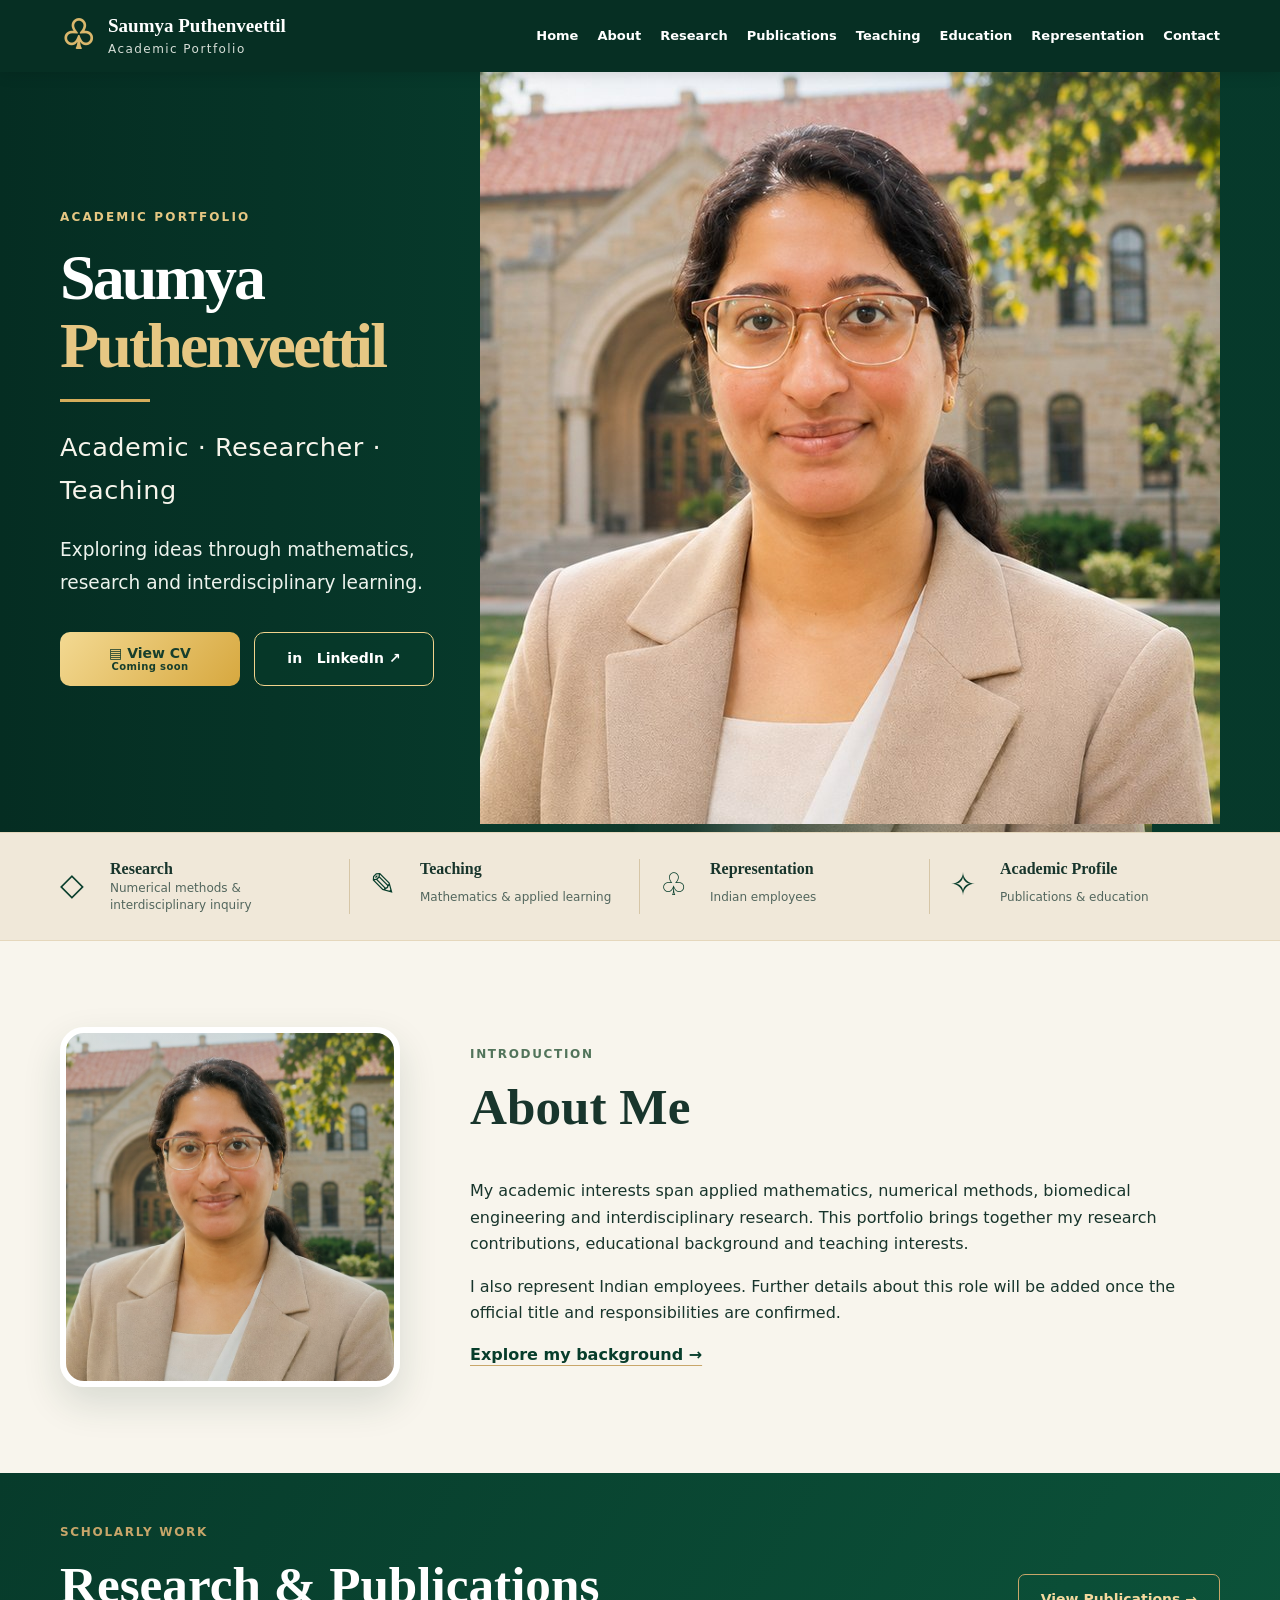
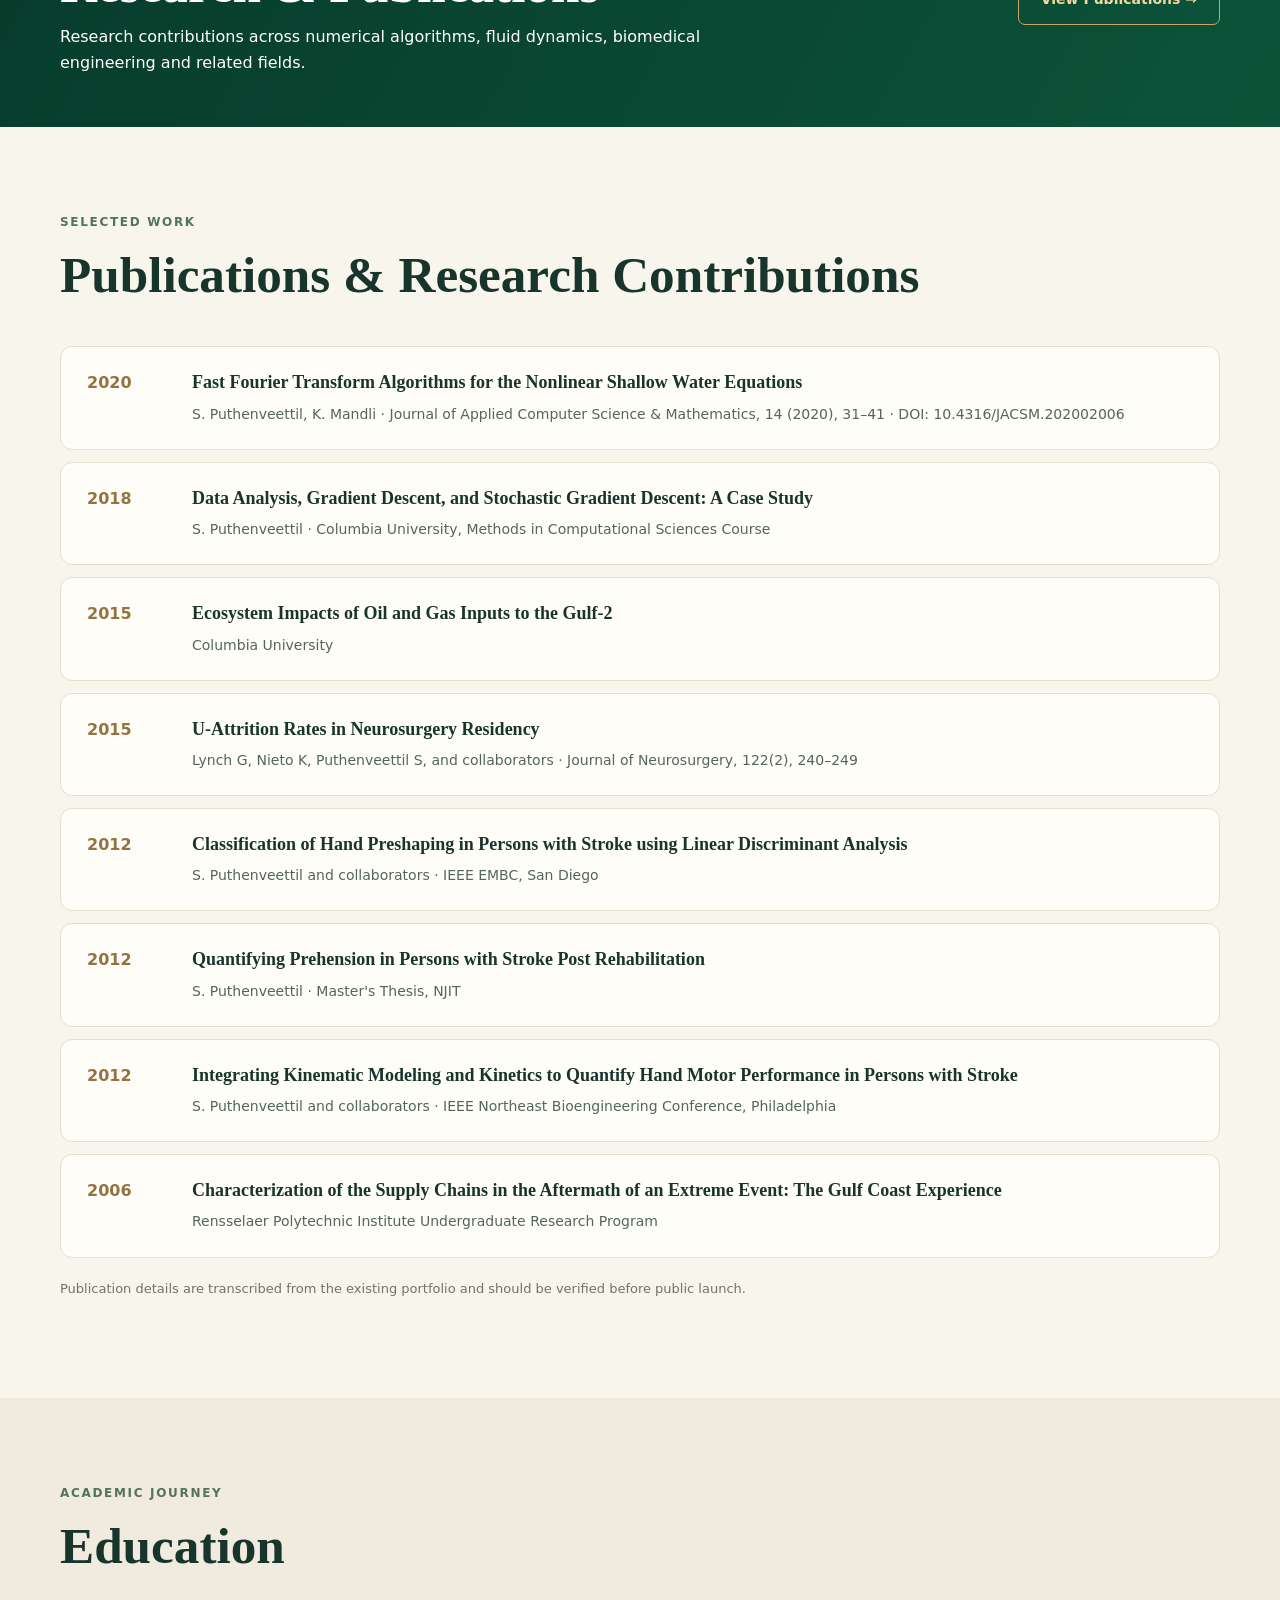
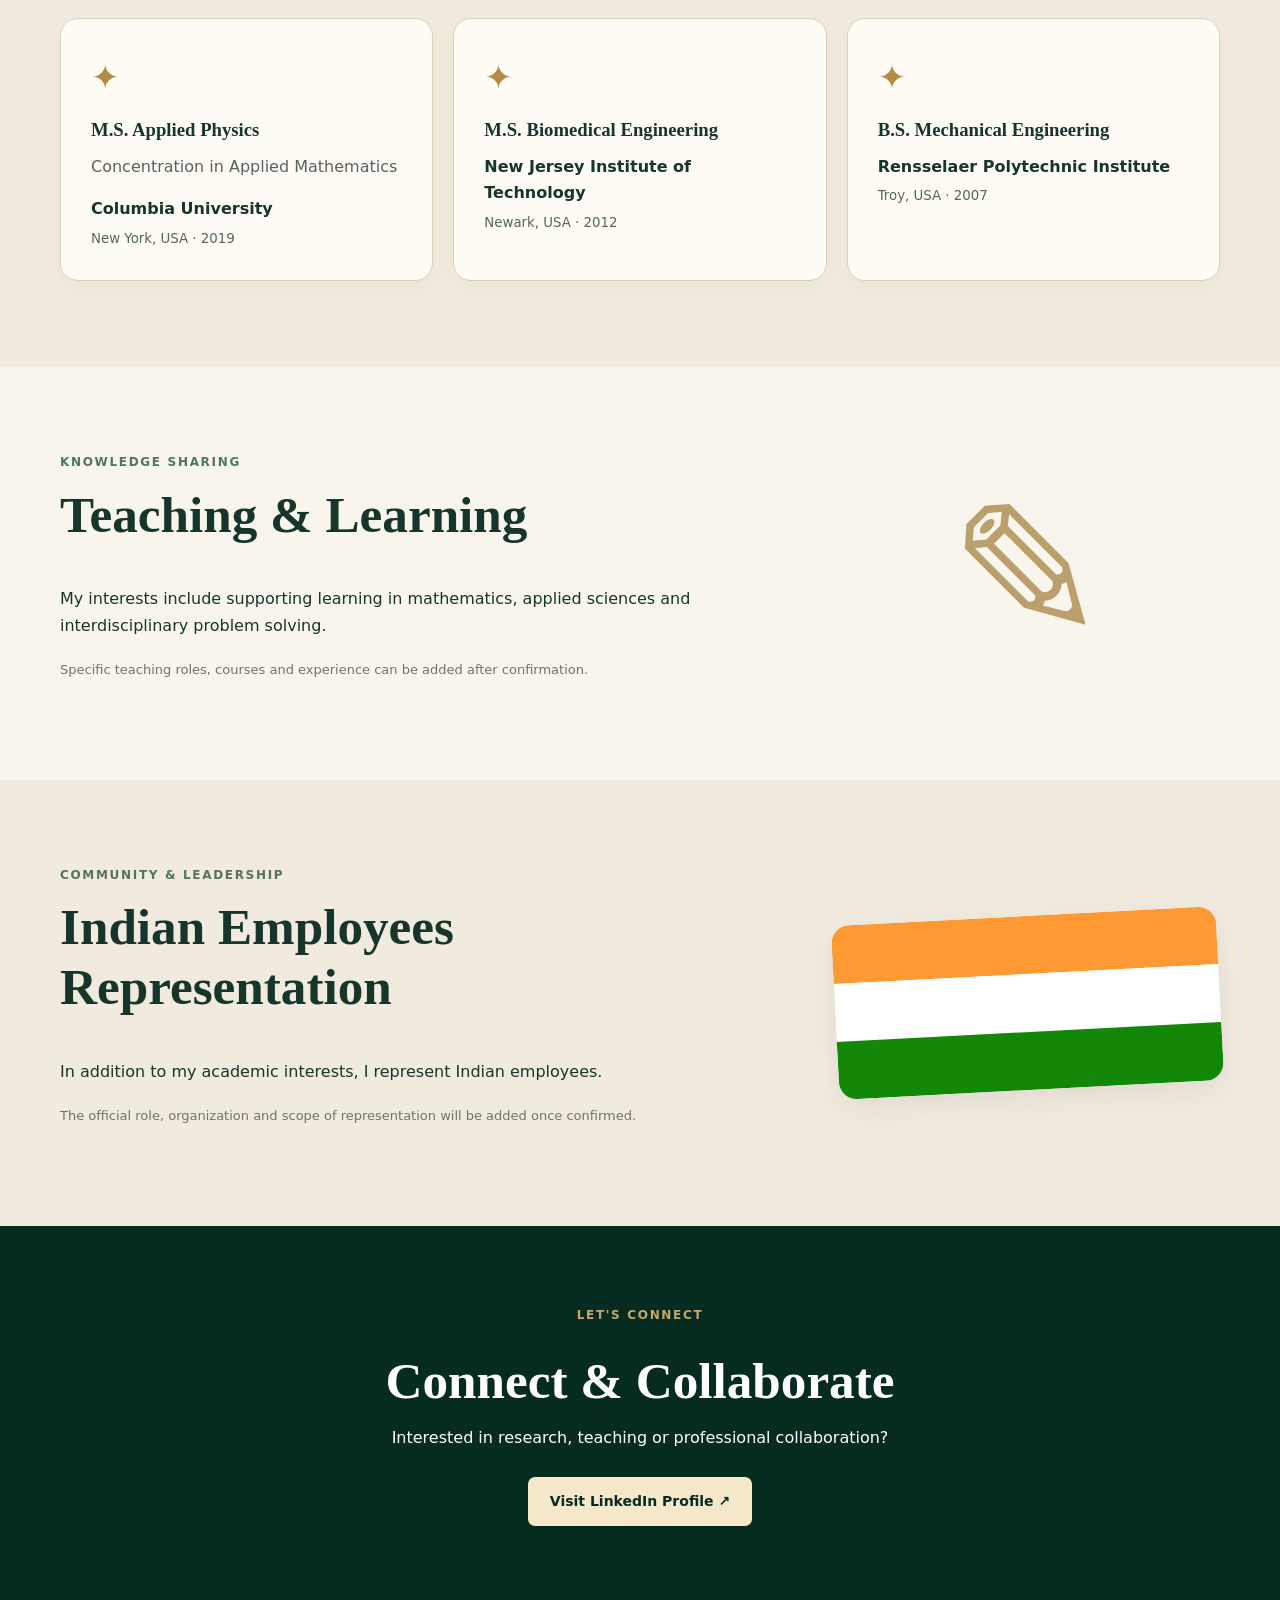
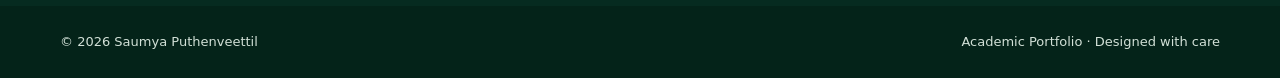
==== index.html @ 4ba5613b "Separate homepage photo from text in semantic image panel" ====
<!doctype html>
<html lang="en">
<head>
<meta charset="utf-8"><meta name="viewport" content="width=device-width, initial-scale=1">
<meta name="description" content="Academic portfolio of Saumya Puthenveettil: research, teaching, education and employee representation.">
<title>Saumya Puthenveettil | Academic Portfolio</title>
<link rel="stylesheet" href="styles.css">
</head>
<body>
<a class="skip" href="#main">Skip to content</a>
<header class="topbar"><div class="wrap nav"><a class="brand" href="index.html"><span class="book-mark" aria-hidden="true">♧</span><span class="brand-words">Saumya Puthenveettil<small>Academic Portfolio</small></span></a><button class="menu" aria-label="Toggle navigation" aria-expanded="false">☰</button><nav id="navigation" aria-label="Main navigation"><a href="index.html">Home</a><a href="about.html">About</a><a href="research.html">Research</a><a href="publications.html">Publications</a><a href="teaching.html">Teaching</a><a href="education.html">Education</a><a href="representation.html">Representation</a><a href="contact.html">Contact</a></nav></div></header>
<main id="main">
<section class="hero hero-cinematic" id="home"><div class="wrap hero-grid"><div class="hero-copy"><p class="eyebrow">ACADEMIC PORTFOLIO</p><h1>Saumya<br><span class="gold">Puthenveettil</span></h1><div class="rule"></div><p class="hero-role">Academic · Researcher · Teaching</p><p class="lead">Exploring ideas through mathematics, research and interdisciplinary learning.</p><div class="actions"><span class="btn cv-pending" aria-label="CV will be available soon">▤ View CV <small>Coming soon</small></span><a class="btn outline" href="https://www.linkedin.com/in/saumya-puthenveettil-94939a1a2/" target="_blank" rel="noopener noreferrer">in &nbsp; LinkedIn ↗</a></div></div><div class="hero-portrait-panel"><img src="saumya-hero.jpg" alt="Portrait of Saumya Puthenveettil with a university-style background"></div></div></section>
<section class="highlights"><div class="wrap highlights-grid"><div><span class="symbol">◇</span><strong>Research</strong><small>Numerical methods & interdisciplinary inquiry</small></div><div><span class="symbol">✎</span><strong>Teaching</strong><small>Mathematics & applied learning</small></div><div><span class="symbol">♧</span><strong>Representation</strong><small>Indian employees</small></div><div><span class="symbol">✧</span><strong>Academic Profile</strong><small>Publications & education</small></div></div></section>
<section class="section about" id="about"><div class="wrap about-grid"><div class="about-photo" role="img" aria-label="Portrait of Saumya Puthenveettil"></div><div><p class="eyebrow green">INTRODUCTION</p><h2>About Me</h2><p>My academic interests span applied mathematics, numerical methods, biomedical engineering and interdisciplinary research. This portfolio brings together my research contributions, educational background and teaching interests.</p><p>I also represent Indian employees. Further details about this role will be added once the official title and responsibilities are confirmed.</p><a class="text-link" href="education.html">Explore my background →</a></div></div></section>
<section class="research-banner" id="research"><div class="wrap"><div><p class="eyebrow">SCHOLARLY WORK</p><h2>Research & Publications</h2><p>Research contributions across numerical algorithms, fluid dynamics, biomedical engineering and related fields.</p></div><a class="btn gold-outline" href="publications.html">View Publications →</a></div></section>
<section class="section" id="publications"><div class="wrap"><div class="section-heading"><p class="eyebrow green">SELECTED WORK</p><h2>Publications & Research Contributions</h2></div><div class="pub-list">
<article><span>2020</span><div><h3>Fast Fourier Transform Algorithms for the Nonlinear Shallow Water Equations</h3><p>S. Puthenveettil, K. Mandli · Journal of Applied Computer Science & Mathematics, 14 (2020), 31–41 · DOI: 10.4316/JACSM.202002006</p></div></article>
<article><span>2018</span><div><h3>Data Analysis, Gradient Descent, and Stochastic Gradient Descent: A Case Study</h3><p>S. Puthenveettil · Columbia University, Methods in Computational Sciences Course</p></div></article>
<article><span>2015</span><div><h3>Ecosystem Impacts of Oil and Gas Inputs to the Gulf-2</h3><p>Columbia University</p></div></article>
<article><span>2015</span><div><h3>U-Attrition Rates in Neurosurgery Residency</h3><p>Lynch G, Nieto K, Puthenveettil S, and collaborators · Journal of Neurosurgery, 122(2), 240–249</p></div></article>
<article><span>2012</span><div><h3>Classification of Hand Preshaping in Persons with Stroke using Linear Discriminant Analysis</h3><p>S. Puthenveettil and collaborators · IEEE EMBC, San Diego</p></div></article>
<article><span>2012</span><div><h3>Quantifying Prehension in Persons with Stroke Post Rehabilitation</h3><p>S. Puthenveettil · Master's Thesis, NJIT</p></div></article>
<article><span>2012</span><div><h3>Integrating Kinematic Modeling and Kinetics to Quantify Hand Motor Performance in Persons with Stroke</h3><p>S. Puthenveettil and collaborators · IEEE Northeast Bioengineering Conference, Philadelphia</p></div></article>
<article><span>2006</span><div><h3>Characterization of the Supply Chains in the Aftermath of an Extreme Event: The Gulf Coast Experience</h3><p>Rensselaer Polytechnic Institute Undergraduate Research Program</p></div></article>
</div><p class="note">Publication details are transcribed from the existing portfolio and should be verified before public launch.</p></div></section>
<section class="section tinted" id="education"><div class="wrap"><div class="section-heading"><p class="eyebrow green">ACADEMIC JOURNEY</p><h2>Education</h2></div><div class="cards"><article class="card"><span class="card-icon">✦</span><h3>M.S. Applied Physics</h3><p>Concentration in Applied Mathematics</p><strong>Columbia University</strong><small>New York, USA · 2019</small></article><article class="card"><span class="card-icon">✦</span><h3>M.S. Biomedical Engineering</h3><strong>New Jersey Institute of Technology</strong><small>Newark, USA · 2012</small></article><article class="card"><span class="card-icon">✦</span><h3>B.S. Mechanical Engineering</h3><strong>Rensselaer Polytechnic Institute</strong><small>Troy, USA · 2007</small></article></div></div></section>
<section class="section" id="teaching"><div class="wrap two-col"><div><p class="eyebrow green">KNOWLEDGE SHARING</p><h2>Teaching & Learning</h2><p>My interests include supporting learning in mathematics, applied sciences and interdisciplinary problem solving.</p><p class="note">Specific teaching roles, courses and experience can be added after confirmation.</p></div><div class="feature-mark">✎</div></div></section>
<section class="section tinted" id="representation"><div class="wrap two-col"><div><p class="eyebrow green">COMMUNITY & LEADERSHIP</p><h2>Indian Employees Representation</h2><p>In addition to my academic interests, I represent Indian employees.</p><p class="note">The official role, organization and scope of representation will be added once confirmed.</p></div><div class="flag-accent" aria-hidden="true"><i></i><i></i><i></i></div></div></section>
<section class="contact" id="contact"><div class="wrap"><p class="eyebrow">LET'S CONNECT</p><h2>Connect & Collaborate</h2><p>Interested in research, teaching or professional collaboration?</p><a class="btn light" href="https://www.linkedin.com/in/saumya-puthenveettil-94939a1a2/" target="_blank" rel="noopener noreferrer">Visit LinkedIn Profile ↗</a></div></section>
</main><footer><div class="wrap"><span>© <span id="year"></span> Saumya Puthenveettil</span><span>Academic Portfolio · Designed with care</span></div></footer>
<script src="script.js"></script>
</body></html>
---- styles.css ----
:root{--green:#073d2b;--deep:#062b20;--gold:#c8a66a;--cream:#f8f5ed;--ink:#18352c;--muted:#52665d}*{box-sizing:border-box}html{scroll-behavior:smooth;scroll-padding-top:78px}body{margin:0;background:var(--cream);color:var(--ink);font:16px/1.65 system-ui,-apple-system,"Segoe UI",sans-serif}h1,h2,h3,.brand{font-family:Georgia,"Times New Roman",serif}h1,h2,h3,p{margin-top:0}h2{font-size:clamp(2rem,4vw,3.2rem);line-height:1.16}h3{line-height:1.35}a{color:inherit}.wrap{width:min(1160px,calc(100% - 40px));margin:auto}.skip{position:absolute;top:-80px;left:10px;background:white;padding:12px;z-index:99}.skip:focus{top:10px}.topbar{position:sticky;top:0;background:var(--deep);color:white;z-index:20;box-shadow:0 2px 14px #0002}.nav{min-height:72px;display:flex;align-items:center;justify-content:space-between;gap:24px}.brand{text-decoration:none;display:flex;align-items:center;gap:13px;font-size:17px;font-weight:bold;white-space:nowrap}.monogram{font-size:32px;color:var(--gold)}nav{display:flex;gap:19px;align-items:center}nav a{text-decoration:none;font-size:13px;font-weight:600;white-space:nowrap}nav a:hover,nav a:focus-visible{color:var(--gold)}.menu{display:none;background:none;border:1px solid #ffffff55;color:white;border-radius:6px;padding:7px 11px;font-size:23px}.hero{background:linear-gradient(115deg,#fffaf0 0%,#f9f3e7 58%,#e8d8b8 100%);overflow:hidden}.hero-grid{min-height:540px;display:grid;grid-template-columns:1.15fr 0.85fr;align-items:center;gap:30px}.hero-copy{padding:70px 0}.eyebrow{letter-spacing:.14em;font-size:12px;font-weight:750;color:var(--gold)}.eyebrow.green{color:#52745b}.hero h1{font-size:clamp(3.4rem,6vw,6.2rem);line-height:1.02;letter-spacing:-.045em;color:var(--deep);margin:14px 0 22px}.gold{color:var(--gold)}.rule{height:3px;width:90px;background:var(--gold);margin-bottom:24px}.lead{font-family:Georgia,serif;font-size:clamp(1.25rem,2vw,1.55rem);line-height:1.55;max-width:560px}.actions{display:flex;gap:14px;flex-wrap:wrap;margin-top:30px}.btn{display:inline-flex;align-items:center;justify-content:center;gap:12px;padding:13px 22px;border-radius:7px;font-weight:700;font-size:14px;text-decoration:none;transition:transform .2s,background .2s}.btn:hover{transform:translateY(-2px)}.primary{background:var(--green);color:white}.outline{border:1.5px solid var(--green);color:var(--green)}.hero-art{position:relative;min-height:420px;display:flex;flex-direction:column;justify-content:center;align-items:center;isolation:isolate}.halo{position:absolute;inset:4% -15% -8% 8%;background:radial-gradient(circle at 50% 45%,#c8a66a99,transparent 55%),linear-gradient(140deg,#0b4c36,#062b20);border-radius:48% 0 0 48%;z-index:-1;transform:rotate(-8deg)}.globe{font-size:105px;color:#e7c98c;line-height:1;margin-bottom:15px;text-shadow:0 7px 16px #0004}.book{width:min(320px,86%);height:48px;background:#123c2f;border-radius:5px 10px 10px 5px;color:#e6c991;border-left:9px solid #bc9d60;box-shadow:7px 8px 10px #0004;display:flex;align-items:center;justify-content:center;font-family:Georgia,serif;letter-spacing:.08em;font-size:13px;margin-top:5px}.b2{background:#5b422b;transform:translateX(10px)}.b3{background:#1a503c;transform:translateX(-7px)}.b4{background:#483927;transform:translateX(4px)}.leaf{position:absolute;color:#d8b66e;font-size:75px}.leaf1{top:30px;left:8%}.leaf2{bottom:10px;right:0}.highlights{background:#f0e8d9;border-block:1px solid #e5d7bc}.highlights-grid{display:grid;grid-template-columns:repeat(4,1fr);padding:26px 0}.highlights-grid>div{display:grid;grid-template-columns:38px 1fr;column-gap:12px;padding:0 20px;border-right:1px solid #d6c6a7}.highlights-grid>div:first-child{padding-left:0}.highlights-grid>div:last-child{border:0}.symbol{grid-row:span 2;color:var(--green);font-size:31px}.highlights strong{font-family:Georgia,serif;line-height:1.3}.highlights small{font-size:12px;color:var(--muted);line-height:1.4}.section{padding:86px 0}.about-grid{display:grid;grid-template-columns:340px 1fr;gap:70px;align-items:center}.portrait-placeholder{height:350px;background:linear-gradient(135deg,#d3ddca,#acc1a6);border-radius:30px;display:flex;flex-direction:column;align-items:center;justify-content:center;border:7px solid white;box-shadow:0 15px 40px #123b2720}.portrait-placeholder span{font:110px Georgia,serif;color:#275741}.portrait-placeholder small{color:#365846}.about p{max-width:720px}.text-link{color:var(--green);font-weight:700;text-decoration-color:var(--gold);text-underline-offset:5px}.research-banner{background:linear-gradient(120deg,#073b2b,#0c533a);color:white;padding:50px 0}.research-banner .wrap{display:flex;justify-content:space-between;align-items:center;gap:40px}.research-banner h2{margin-bottom:10px}.research-banner p:last-child{margin-bottom:0;max-width:660px}.gold-outline{color:#f4d99e;border:1px solid var(--gold);white-space:nowrap}.section-heading{margin-bottom:36px}.pub-list{display:grid;gap:12px}.pub-list article{display:grid;grid-template-columns:85px 1fr;gap:20px;background:#fffdf8;border:1px solid #e7decd;border-radius:12px;padding:23px 26px}.pub-list article>span{color:#937341;font-weight:800}.pub-list h3{font-size:18px;margin:0 0 8px}.pub-list p{color:var(--muted);font-size:14px;margin:0}.note{font-size:13px;color:#6e736b;margin-top:20px}.tinted{background:#f0eadf}.cards{display:grid;grid-template-columns:repeat(3,1fr);gap:20px}.card{background:#fffcf5;border:1px solid #dfd1b8;border-radius:18px;padding:30px;min-height:240px;box-shadow:0 8px 24px #00000008}.card-icon{font-size:34px;color:#b58b49}.card h3{margin:12px 0}.card p{color:var(--muted)}.card strong,.card small{display:block}.card small{margin-top:5px;color:var(--muted)}.two-col{display:grid;grid-template-columns:1.3fr .7fr;gap:60px;align-items:center}.feature-mark{font:190px Georgia,serif;text-align:center;color:#bba06d}.flag-accent{display:flex;flex-direction:column;overflow:hidden;border-radius:18px;box-shadow:0 10px 30px #0001;transform:rotate(-3deg)}.flag-accent i{height:58px;background:#ff9933}.flag-accent i:nth-child(2){background:white}.flag-accent i:nth-child(3){background:#138808}.contact{background:var(--deep);color:white;text-align:center;padding:80px 0}.contact h2{margin-bottom:14px}.contact p{margin-bottom:26px}.light{background:#f5e7c9;color:var(--deep)}footer{background:#042319;color:#d2e0d7;font-size:13px;padding:25px 0}footer .wrap{display:flex;justify-content:space-between;gap:20px}@media(max-width:1050px){nav{gap:10px}nav a{font-size:11px}.brand{font-size:14px}}@media(max-width:800px){.menu{display:block}nav{display:none;position:absolute;top:72px;left:0;right:0;background:var(--deep);padding:20px;flex-direction:column;align-items:stretch;gap:0;box-shadow:0 15px 25px #0002}nav.open{display:flex}nav a{padding:10px;font-size:15px}.hero-grid{grid-template-columns:1fr;gap:0}.hero-copy{padding:62px 0 20px}.hero-art{min-height:310px}.halo{inset:0 4% -15%}.globe{font-size:65px}.book{height:38px}.highlights-grid{grid-template-columns:repeat(2,1fr);gap:20px}.highlights-grid>div{padding:0;border:0}.about-grid{grid-template-columns:1fr;gap:30px}.portrait-placeholder{max-width:330px;width:100%;height:290px}.cards{grid-template-columns:1fr}.two-col{grid-template-columns:1fr;gap:20px}.feature-mark{font-size:110px}.flag-accent{max-width:320px}.research-banner .wrap{align-items:flex-start;flex-direction:column;gap:24px}.section{padding:60px 0}}@media(max-width:480px){.wrap{width:min(100% - 30px,1160px)}.brand{font-size:12px;gap:7px}.monogram{font-size:27px}.hero h1{font-size:clamp(2.75rem,12vw,4.2rem)}.hero-copy{padding-top:45px}.actions{flex-direction:column;align-items:stretch}.btn{width:100%}.highlights-grid{gap:24px 10px}.highlights-grid>div{grid-template-columns:28px 1fr;gap:5px}.symbol{font-size:24px}.highlights strong{font-size:14px}.highlights small{font-size:11px}.pub-list article{grid-template-columns:1fr;gap:5px;padding:18px}.section{padding:48px 0}footer .wrap{flex-direction:column;text-align:center}}@media(prefers-reduced-motion:reduce){html{scroll-behavior:auto}.btn{transition:none}}
/* Photographic homepage: add saumya-hero.jpg at repository root to display approved image */
.hero-photo{min-height:510px;align-self:stretch;background:linear-gradient(120deg,#0b3e2d55,#0b3e2d11),url("saumya-hero.jpg") center 25%/cover no-repeat,linear-gradient(135deg,#527d63,#d8c49c);border-radius:44% 0 0 0;box-shadow:inset 8px 0 0 var(--gold)}
@media(max-width:800px){.hero-photo{min-height:430px;max-width:550px;width:100%;justify-self:center;border-radius:24px 24px 0 0;box-shadow:inset 0 6px 0 var(--gold);background-position:center 25%}}
@media(max-width:480px){.hero-photo{min-height:350px}}

/* Shared portrait and improved phone navigation */
.about-photo{width:100%;height:360px;border-radius:24px;background:linear-gradient(#173f2d22,#173f2d22),url("saumya-hero.jpg") center 18%/cover no-repeat;box-shadow:0 16px 38px #14392b24;border:6px solid #fff}
@media(max-width:800px){.about-photo{max-width:340px;height:340px}}
@media(max-width:480px){.about-photo{height:310px}.nav{min-height:66px}.menu{min-width:44px;min-height:44px}nav{top:66px;max-height:calc(100dvh - 66px);overflow-y:auto}nav a{font-size:16px;padding:12px 14px}}

/* Approved cinematic campus homepage */
.topbar{background:#062f23}.brand{gap:12px}.book-mark{font-family:Georgia,serif;font-size:40px;color:#d9b76c;line-height:1}.brand-words{display:flex;flex-direction:column;font-size:19px;line-height:1.2}.brand-words small{font:12px/1.4 system-ui,sans-serif;letter-spacing:.12em;color:#d7dfd8;font-weight:400;margin-top:3px}
.hero.hero-cinematic{position:relative;min-height:660px;background:linear-gradient(90deg,rgba(2,35,24,.94) 0%,rgba(3,42,30,.88) 29%,rgba(4,39,28,.48) 53%,rgba(3,32,24,.06) 80%),url("saumya-hero.jpg") 70% 32%/cover no-repeat,#073c2b;color:white}
.hero-cinematic .hero-grid{min-height:660px;display:flex;align-items:center}
.hero-cinematic .hero-copy{width:min(58%,670px);padding:85px 0 95px;position:relative;z-index:1}
.hero-cinematic .eyebrow{color:#e6c783;letter-spacing:.18em}
.hero-cinematic h1{color:#fff;font-size:clamp(3.4rem,5.8vw,6rem);margin:16px 0 20px;line-height:1.06}
.hero-cinematic .gold{color:#e6c783}
.hero-cinematic .rule{background:#d5ad5b}
.hero-cinematic .hero-role{font-size:clamp(1.15rem,2vw,1.7rem);letter-spacing:.02em;margin:0 0 22px;color:#f6f4eb}
.hero-cinematic .lead{font-family:system-ui,sans-serif;font-size:clamp(1rem,1.45vw,1.22rem);line-height:1.8;color:#edf3ed;max-width:590px}
.hero-cinematic .actions{margin-top:32px}
.hero-cinematic .btn{min-width:180px;border-radius:10px}
.hero-cinematic .outline{border:1.5px solid #f1d38d;color:#fff;background:#073d2b66}
.hero-cinematic .cv-pending{background:linear-gradient(130deg,#f3d992,#d7a83f);color:#173e2c;cursor:default;display:inline-flex;flex-direction:column;gap:0;line-height:1.2}
.hero-cinematic .cv-pending small{font-size:10px;letter-spacing:.04em}
@media(max-width:1050px){.brand-words{font-size:15px}.brand-words small{font-size:10px}.hero.hero-cinematic{background-position:62% center}}
@media(max-width:800px){.hero.hero-cinematic{min-height:0;background:linear-gradient(180deg,rgba(2,35,24,.94) 0%,rgba(3,43,30,.84) 52%,rgba(4,41,30,.12) 100%),url("saumya-hero.jpg") center 25%/cover no-repeat,#073d2b}.hero-cinematic .hero-grid{min-height:690px;align-items:flex-start}.hero-cinematic .hero-copy{width:100%;padding:48px 0 230px}.hero-cinematic h1{font-size:clamp(2.9rem,9vw,4.8rem)}.hero-cinematic .lead{max-width:550px}.hero-cinematic .actions{flex-direction:row}.hero-cinematic .btn{min-width:0}.book-mark{font-size:30px}}
@media(max-width:480px){.brand-words{font-size:13px}.brand-words small{font-size:10px}.hero.hero-cinematic{background:linear-gradient(180deg,#062e23 0%,rgba(5,48,34,.95) 47%,rgba(5,48,34,.4) 72%,rgba(5,48,34,.04) 100%),url("saumya-hero.jpg") center bottom/auto 57% no-repeat,#073d2b}.hero-cinematic .hero-grid{min-height:740px}.hero-cinematic .hero-copy{padding:35px 0 325px}.hero-cinematic h1{font-size:clamp(2.55rem,10vw,3.5rem);overflow-wrap:anywhere}.hero-cinematic .hero-role{font-size:16px}.hero-cinematic .lead{font-size:14px;line-height:1.65}.hero-cinematic .actions{gap:10px;flex-direction:row}.hero-cinematic .btn{font-size:12px;min-width:0;flex:1;padding:12px 9px}.hero-cinematic .eyebrow{font-size:10px}}

/* Hero refinement: protect portrait from text overlay */
@media(min-width:801px){
.hero.hero-cinematic{background:linear-gradient(90deg,#052d22 0%,#073b2c 43%,rgba(5,42,30,.9) 54%,rgba(5,42,30,.12) 77%),url("saumya-hero.jpg") right 24% center/auto 100% no-repeat,#073b2c}
.hero-cinematic .hero-copy{width:48%;max-width:590px}
.hero-cinematic h1{font-size:clamp(3.2rem,5vw,5.3rem);overflow-wrap:anywhere}
}
@media(max-width:800px){
.hero.hero-cinematic{background:#073b2c}
.hero-cinematic .hero-grid{min-height:0;display:flex;flex-direction:column}
.hero-cinematic .hero-copy{width:100%;padding:45px 0 28px}
.hero-cinematic .hero-copy:after{content:"";display:block;width:100%;height:360px;margin-top:28px;border-radius:18px;background:url("saumya-hero.jpg") center 23%/cover no-repeat;box-shadow:0 10px 25px #0003}
.hero-cinematic .actions{margin-top:22px}
.hero-cinematic h1{font-size:clamp(2.7rem,8vw,4.2rem)}
}
@media(max-width:480px){
.hero.hero-cinematic{background:#073b2c}
.hero-cinematic .hero-grid{min-height:0}
.hero-cinematic .hero-copy{padding:30px 0 20px}
.hero-cinematic .hero-copy:after{height:350px;margin-top:24px;background-position:center 20%}
.hero-cinematic h1{font-size:clamp(2.35rem,9vw,3.15rem);margin:10px 0 16px}
.hero-cinematic .rule{margin-bottom:15px}
.hero-cinematic .hero-role{font-size:15px;margin-bottom:12px}
.hero-cinematic .lead{font-size:14px;line-height:1.55}
.hero-cinematic .actions{flex-direction:row;gap:9px;margin-top:18px}
.hero-cinematic .btn{font-size:12px;padding:11px 8px}
}
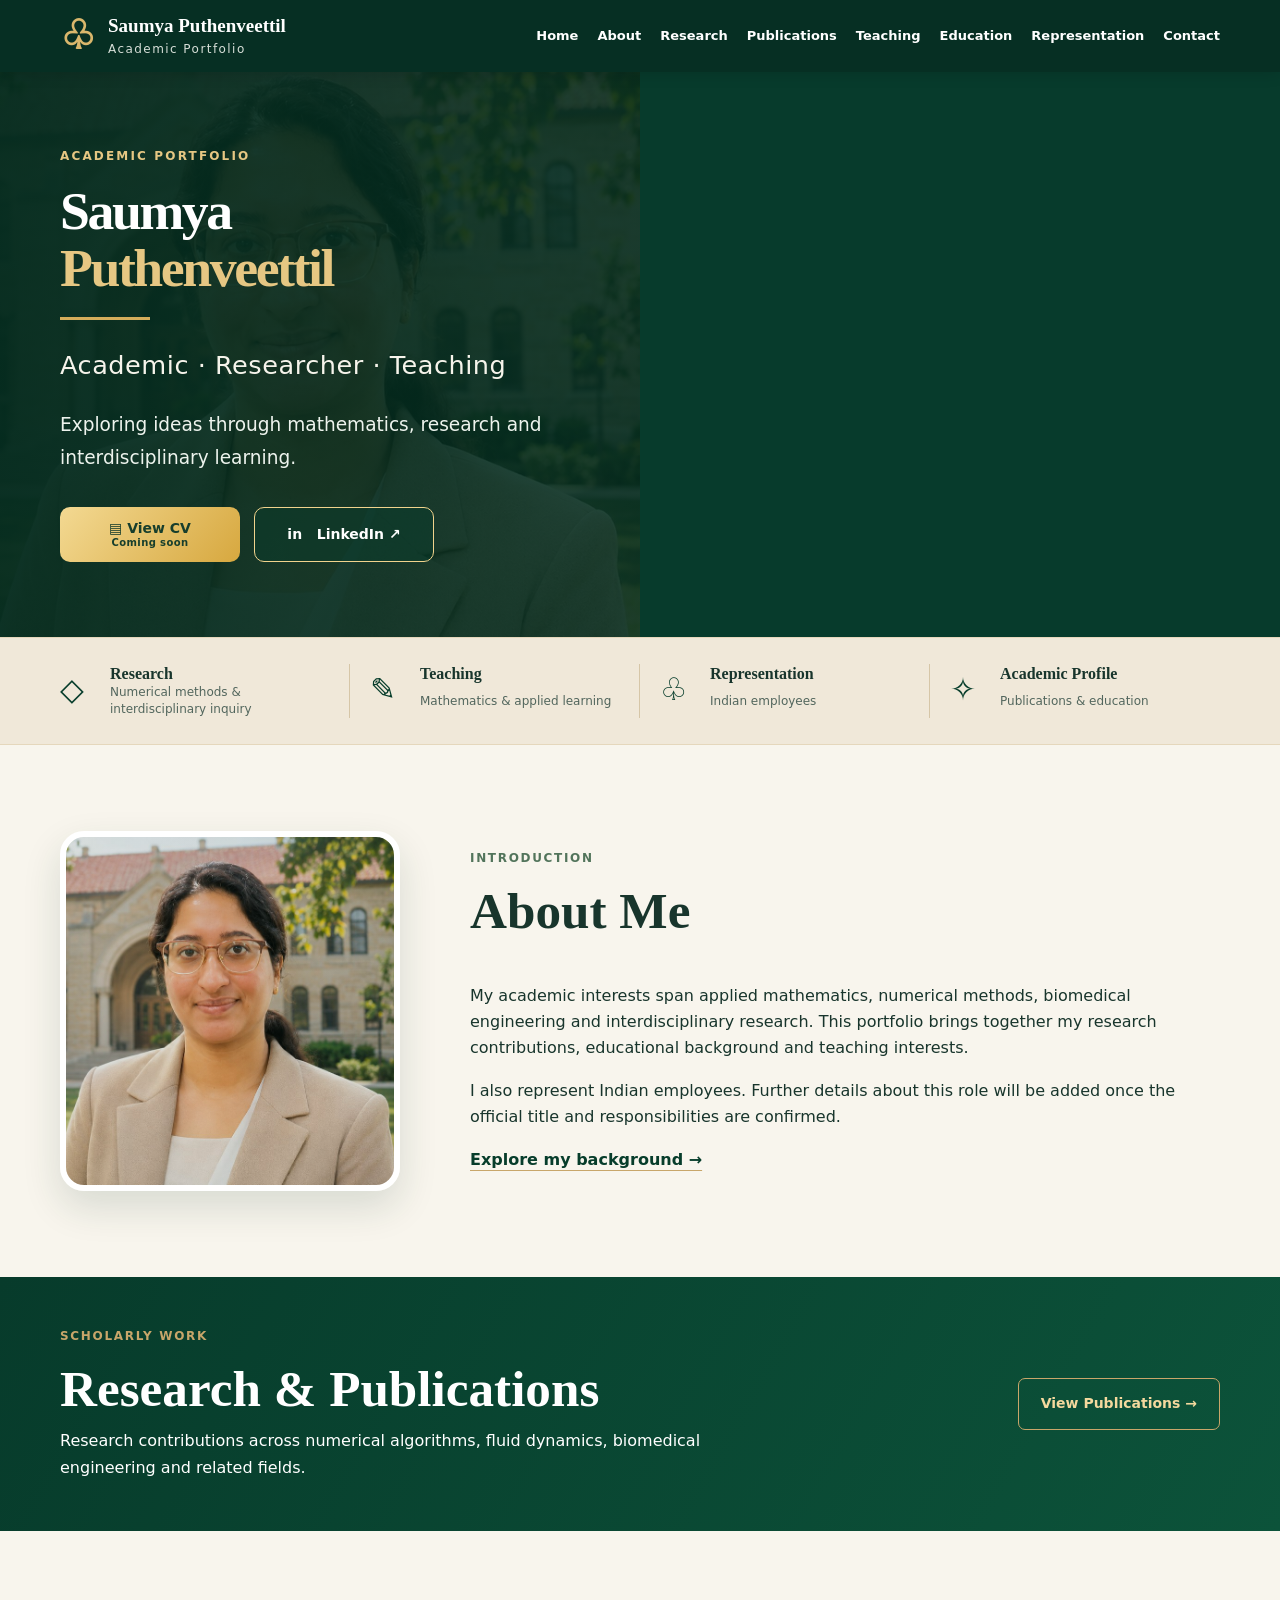
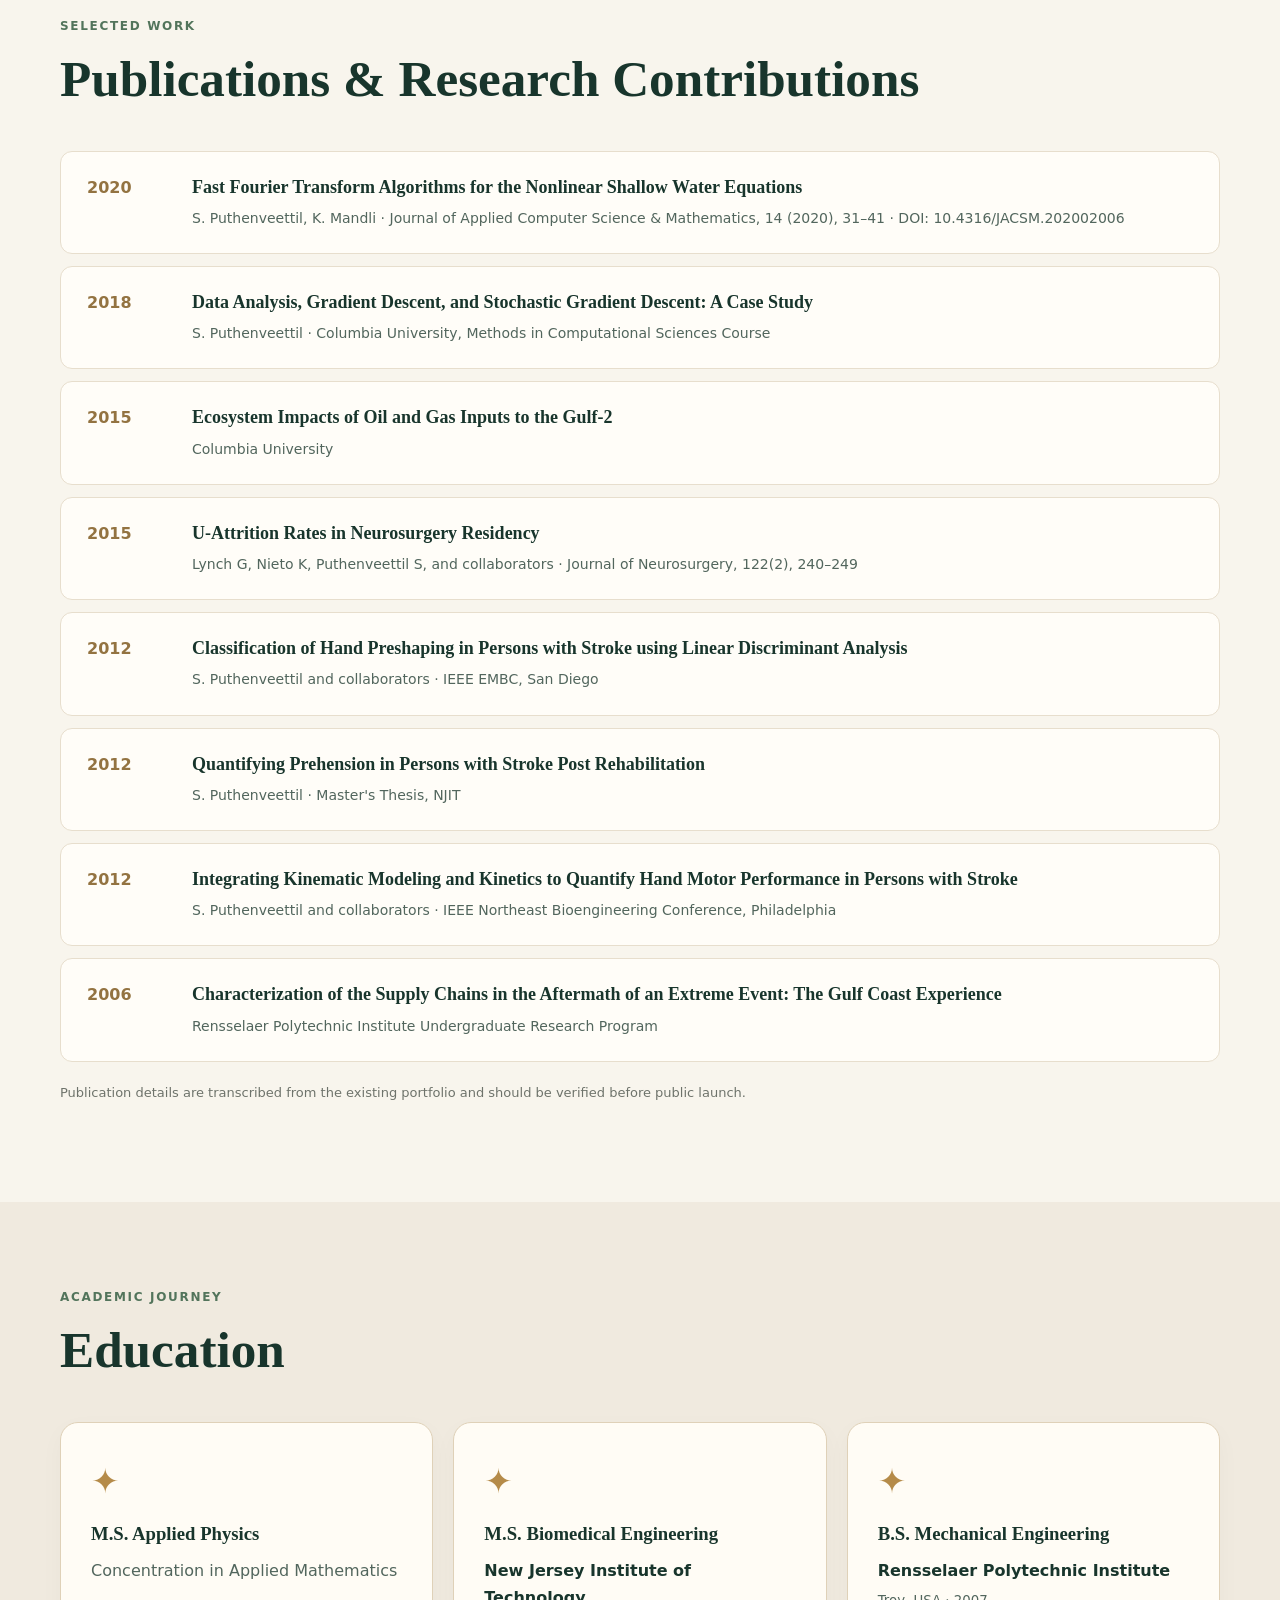
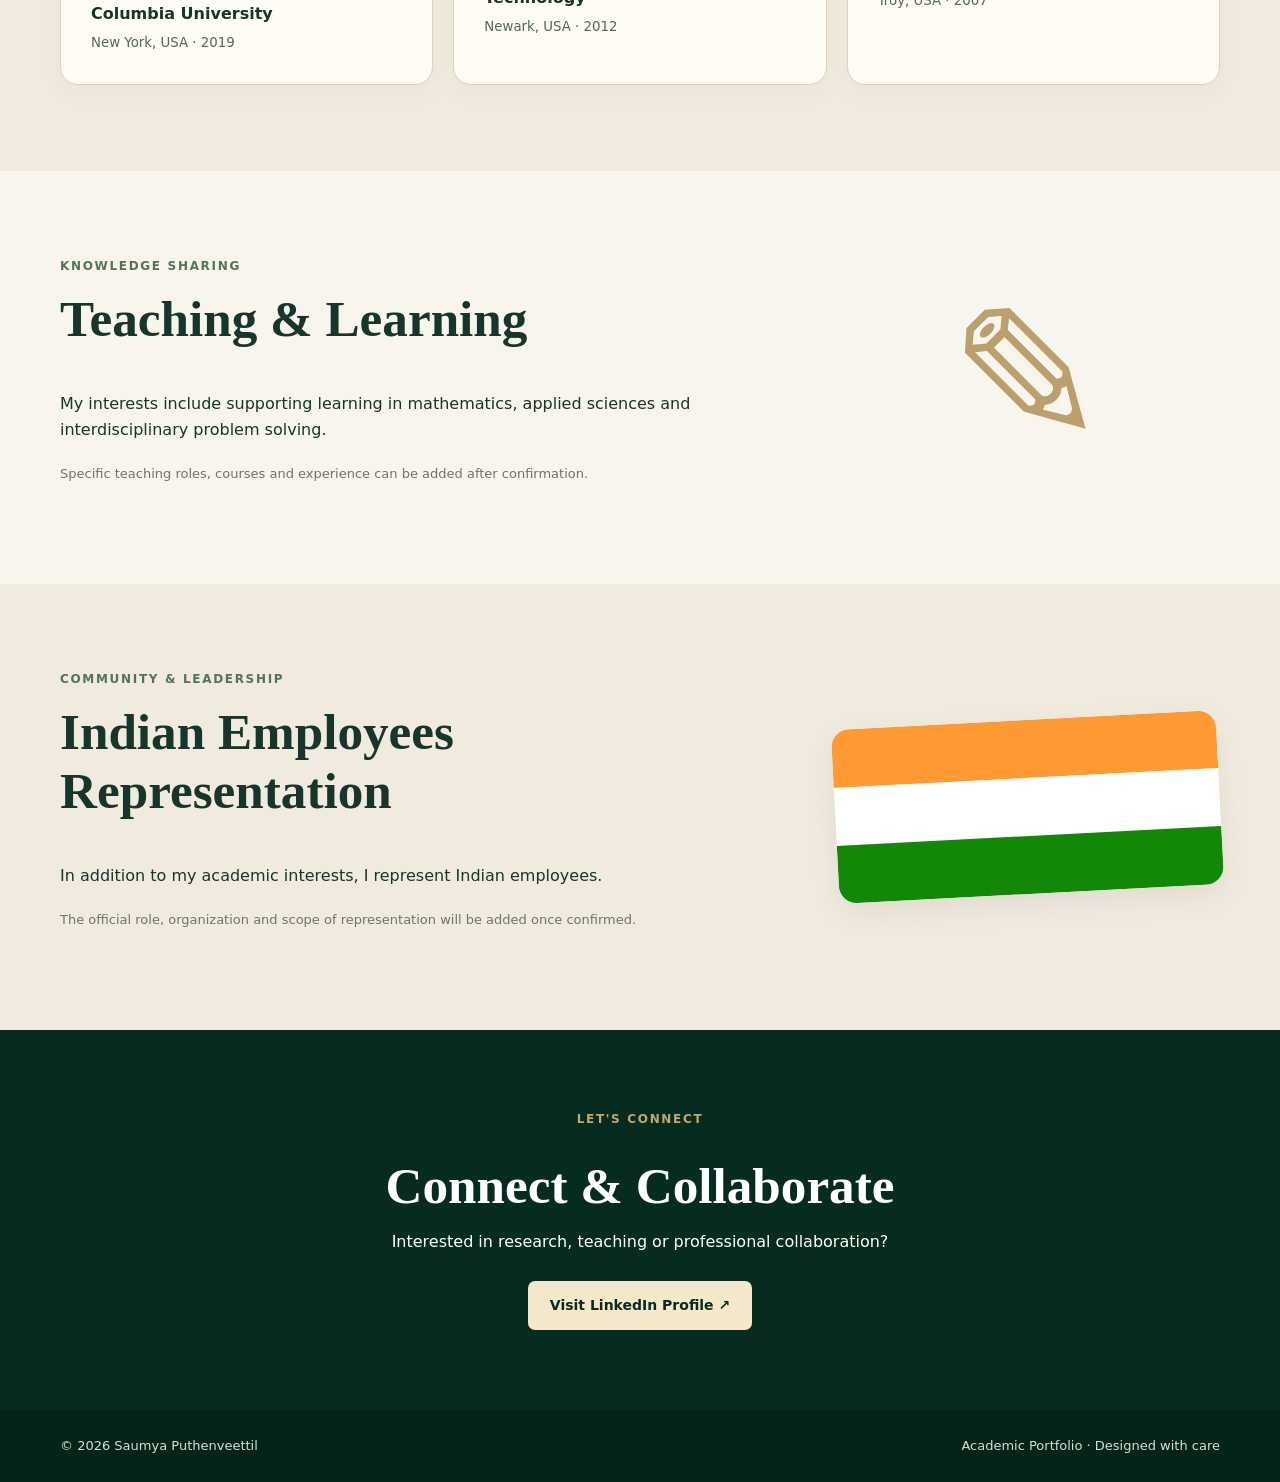
==== commit 0c90ca9d: "Use one continuous campus banner instead of split hero" ====
--- a/index.html
+++ b/index.html
@@ -10,7 +10,7 @@
 <a class="skip" href="#main">Skip to content</a>
 <header class="topbar"><div class="wrap nav"><a class="brand" href="index.html"><span class="book-mark" aria-hidden="true">♧</span><span class="brand-words">Saumya Puthenveettil<small>Academic Portfolio</small></span></a><button class="menu" aria-label="Toggle navigation" aria-expanded="false">☰</button><nav id="navigation" aria-label="Main navigation"><a href="index.html">Home</a><a href="about.html">About</a><a href="research.html">Research</a><a href="publications.html">Publications</a><a href="teaching.html">Teaching</a><a href="education.html">Education</a><a href="representation.html">Representation</a><a href="contact.html">Contact</a></nav></div></header>
 <main id="main">
-<section class="hero hero-cinematic" id="home"><div class="wrap hero-grid"><div class="hero-copy"><p class="eyebrow">ACADEMIC PORTFOLIO</p><h1>Saumya<br><span class="gold">Puthenveettil</span></h1><div class="rule"></div><p class="hero-role">Academic · Researcher · Teaching</p><p class="lead">Exploring ideas through mathematics, research and interdisciplinary learning.</p><div class="actions"><span class="btn cv-pending" aria-label="CV will be available soon">▤ View CV <small>Coming soon</small></span><a class="btn outline" href="https://www.linkedin.com/in/saumya-puthenveettil-94939a1a2/" target="_blank" rel="noopener noreferrer">in &nbsp; LinkedIn ↗</a></div></div><div class="hero-portrait-panel"><img src="saumya-hero.jpg" alt="Portrait of Saumya Puthenveettil with a university-style background"></div></div></section>
+<section class="hero hero-cinematic" id="home"><div class="wrap hero-grid"><div class="hero-copy"><p class="eyebrow">ACADEMIC PORTFOLIO</p><h1>Saumya<br><span class="gold">Puthenveettil</span></h1><div class="rule"></div><p class="hero-role">Academic · Researcher · Teaching</p><p class="lead">Exploring ideas through mathematics, research and interdisciplinary learning.</p><div class="actions"><span class="btn cv-pending" aria-label="CV will be available soon">▤ View CV <small>Coming soon</small></span><a class="btn outline" href="https://www.linkedin.com/in/saumya-puthenveettil-94939a1a2/" target="_blank" rel="noopener noreferrer">in &nbsp; LinkedIn ↗</a></div></div></div></section>
 <section class="highlights"><div class="wrap highlights-grid"><div><span class="symbol">◇</span><strong>Research</strong><small>Numerical methods & interdisciplinary inquiry</small></div><div><span class="symbol">✎</span><strong>Teaching</strong><small>Mathematics & applied learning</small></div><div><span class="symbol">♧</span><strong>Representation</strong><small>Indian employees</small></div><div><span class="symbol">✧</span><strong>Academic Profile</strong><small>Publications & education</small></div></div></section>
 <section class="section about" id="about"><div class="wrap about-grid"><div class="about-photo" role="img" aria-label="Portrait of Saumya Puthenveettil"></div><div><p class="eyebrow green">INTRODUCTION</p><h2>About Me</h2><p>My academic interests span applied mathematics, numerical methods, biomedical engineering and interdisciplinary research. This portfolio brings together my research contributions, educational background and teaching interests.</p><p>I also represent Indian employees. Further details about this role will be added once the official title and responsibilities are confirmed.</p><a class="text-link" href="education.html">Explore my background →</a></div></div></section>
 <section class="research-banner" id="research"><div class="wrap"><div><p class="eyebrow">SCHOLARLY WORK</p><h2>Research & Publications</h2><p>Research contributions across numerical algorithms, fluid dynamics, biomedical engineering and related fields.</p></div><a class="btn gold-outline" href="publications.html">View Publications →</a></div></section>
--- a/styles.css
+++ b/styles.css
@@ -55,3 +55,31 @@
 .hero-cinematic .actions{flex-direction:row;gap:9px;margin-top:18px}
 .hero-cinematic .btn{font-size:12px;padding:11px 8px}
 }
+
+/* Final layout: genuine split panels, no photo behind the text */
+.hero.hero-cinematic{background:#073b2c!important;min-height:0!important;overflow:hidden}
+.hero-cinematic .hero-grid{display:grid!important;grid-template-columns:minmax(0,1fr) minmax(0,1fr)!important;align-items:stretch!important;gap:0!important;min-height:560px!important;width:100%;max-width:none}
+.hero-cinematic .hero-copy{width:100%!important;max-width:690px!important;min-width:0;margin-left:auto;padding:75px 45px 75px max(25px,calc((100vw - 1160px)/2))!important;align-self:center}
+.hero-cinematic .hero-copy:after{display:none!important}
+.hero-cinematic .hero-portrait-panel{min-width:0;min-height:560px;overflow:hidden;position:relative}
+.hero-cinematic .hero-portrait-panel img{display:block;width:100%;height:100%;position:absolute;inset:0;object-fit:cover;object-position:center 24%}
+.hero-cinematic h1{font-size:clamp(2.7rem,4.2vw,5.2rem)!important;overflow-wrap:break-word}
+.hero-cinematic .lead{max-width:530px}
+@media(max-width:800px){
+.hero-cinematic .hero-grid{grid-template-columns:1fr!important;min-height:0!important}
+.hero-cinematic .hero-copy{max-width:none!important;padding:34px 22px 30px!important}
+.hero-cinematic .hero-portrait-panel{min-height:0;height:430px}
+.hero-cinematic .hero-portrait-panel img{object-position:center 20%}
+.hero-cinematic h1{font-size:clamp(2.6rem,8vw,4rem)!important}
+}
+@media(max-width:480px){
+.hero-cinematic .hero-copy{padding:30px 20px 26px!important}
+.hero-cinematic .hero-portrait-panel{height:330px}
+.hero-cinematic h1{font-size:clamp(2.4rem,9vw,3.2rem)!important}
+}
+
+/* Subtle campus background on copy side; portrait remains clear */
+.hero-cinematic .hero-copy{position:relative;isolation:isolate;background:#073b2c}
+.hero-cinematic .hero-copy:before{content:"";position:absolute;inset:0;z-index:-1;background:linear-gradient(90deg,rgba(4,43,30,.96),rgba(4,43,30,.87)),url("saumya-hero.jpg") left center/cover no-repeat;opacity:1;pointer-events:none}
+.hero-cinematic .hero-portrait-panel img{filter:none}
+@media(max-width:800px){.hero-cinematic .hero-copy:before{background:linear-gradient(rgba(4,43,30,.93),rgba(4,43,30,.89)),url("saumya-hero.jpg") center/cover no-repeat}}
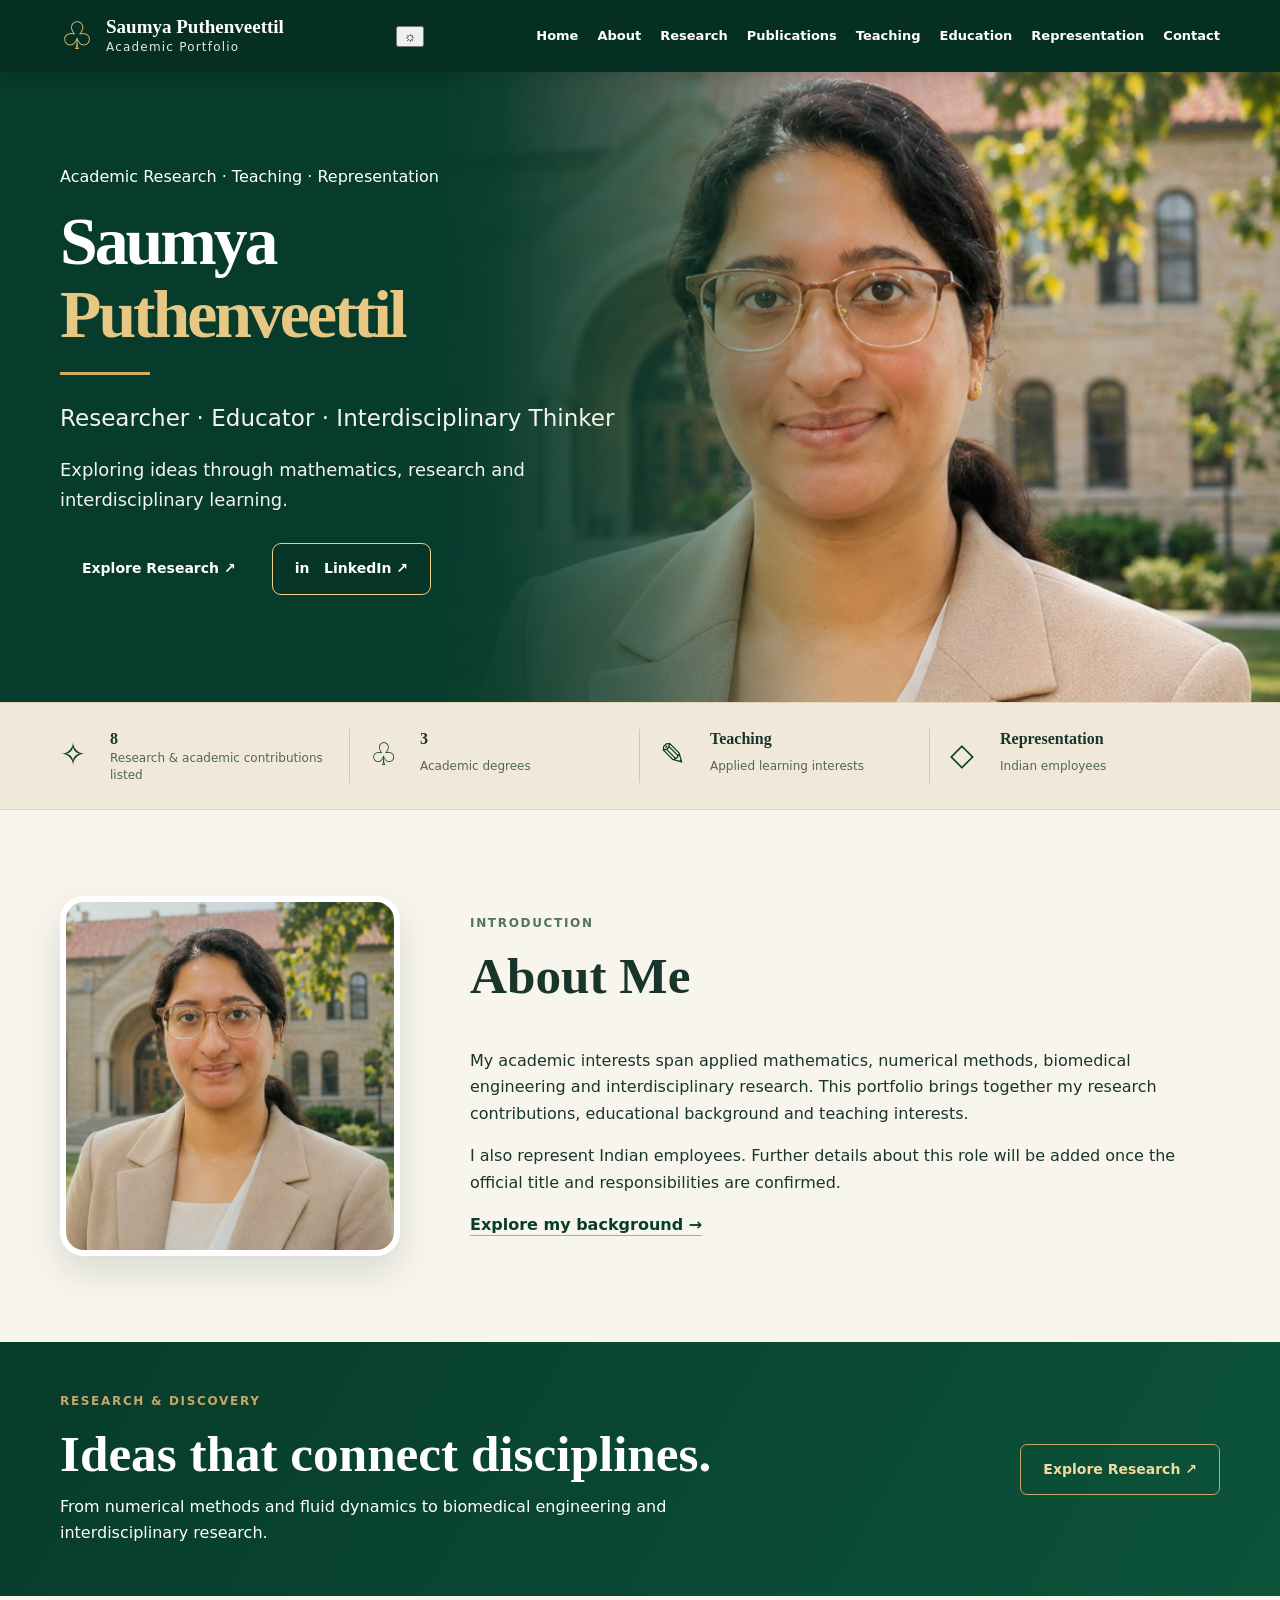
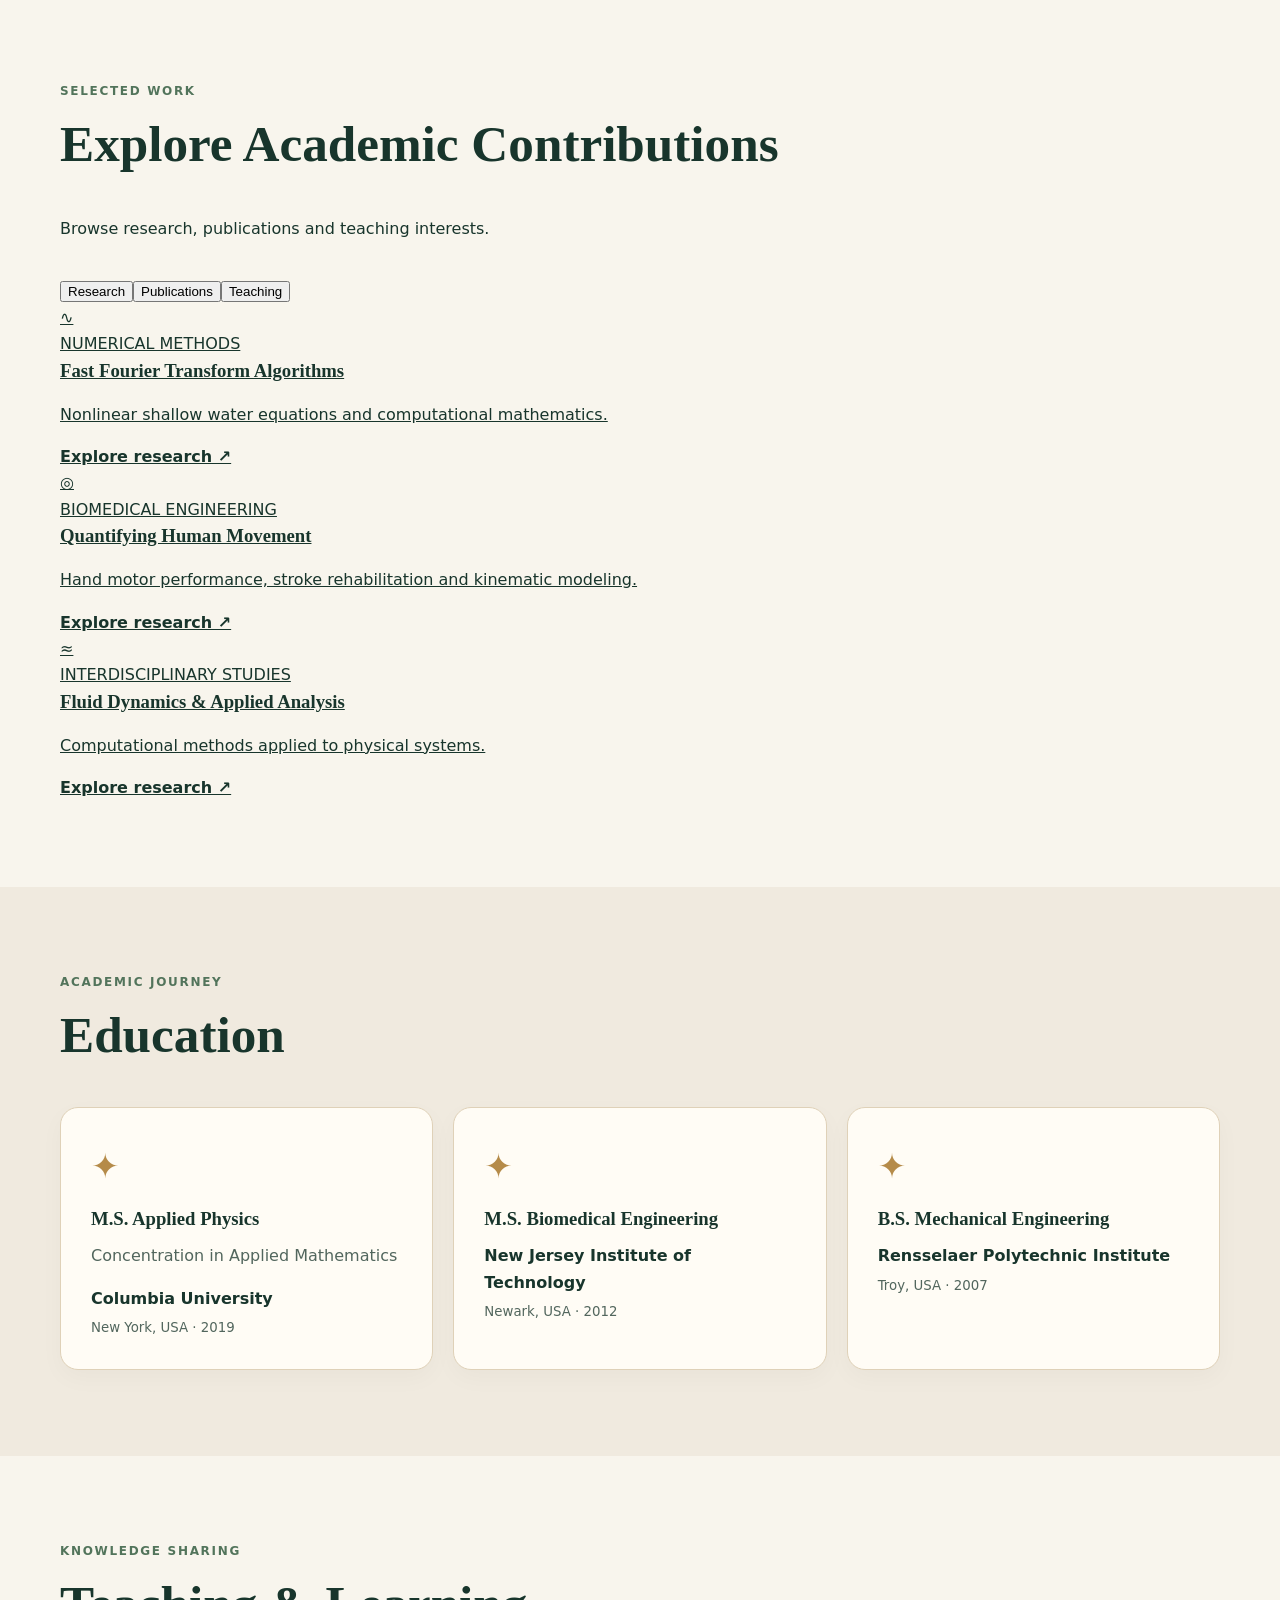
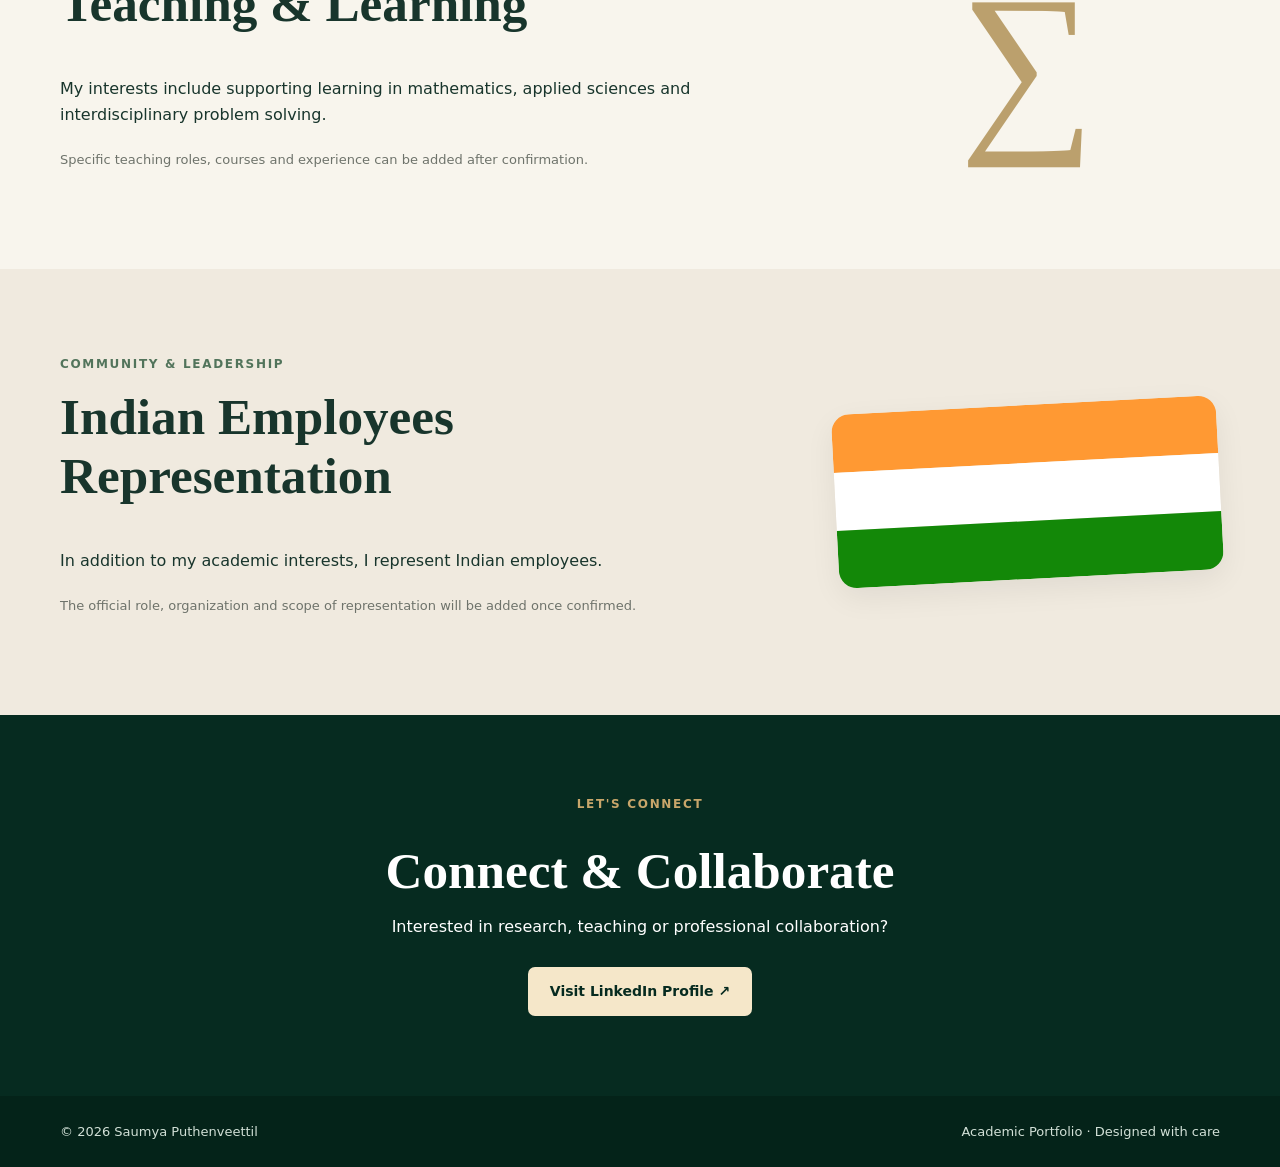
==== commit 1376b7a1: "Build advanced interactive academic homepage" ====
--- a/index.html
+++ b/index.html
@@ -8,13 +8,15 @@
 </head>
 <body>
 <a class="skip" href="#main">Skip to content</a>
-<header class="topbar"><div class="wrap nav"><a class="brand" href="index.html"><span class="book-mark" aria-hidden="true">♧</span><span class="brand-words">Saumya Puthenveettil<small>Academic Portfolio</small></span></a><button class="menu" aria-label="Toggle navigation" aria-expanded="false">☰</button><nav id="navigation" aria-label="Main navigation"><a href="index.html">Home</a><a href="about.html">About</a><a href="research.html">Research</a><a href="publications.html">Publications</a><a href="teaching.html">Teaching</a><a href="education.html">Education</a><a href="representation.html">Representation</a><a href="contact.html">Contact</a></nav></div></header>
+<header class="topbar"><div class="wrap nav"><a class="brand" href="index.html"><span class="book-mark" aria-hidden="true">♧</span><span class="brand-words">Saumya Puthenveettil<small>Academic Portfolio</small></span></a><button class="theme-toggle" type="button" aria-label="Toggle light and dark theme" title="Toggle theme">☼</button><button class="menu" aria-label="Toggle navigation" aria-expanded="false">☰</button><nav id="navigation" aria-label="Main navigation"><a href="index.html">Home</a><a href="about.html">About</a><a href="research.html">Research</a><a href="publications.html">Publications</a><a href="teaching.html">Teaching</a><a href="education.html">Education</a><a href="representation.html">Representation</a><a href="contact.html">Contact</a></nav></div></header>
 <main id="main">
-<section class="hero hero-cinematic" id="home"><div class="wrap hero-grid"><div class="hero-copy"><p class="eyebrow">ACADEMIC PORTFOLIO</p><h1>Saumya<br><span class="gold">Puthenveettil</span></h1><div class="rule"></div><p class="hero-role">Academic · Researcher · Teaching</p><p class="lead">Exploring ideas through mathematics, research and interdisciplinary learning.</p><div class="actions"><span class="btn cv-pending" aria-label="CV will be available soon">▤ View CV <small>Coming soon</small></span><a class="btn outline" href="https://www.linkedin.com/in/saumya-puthenveettil-94939a1a2/" target="_blank" rel="noopener noreferrer">in &nbsp; LinkedIn ↗</a></div></div></div></section>
-<section class="highlights"><div class="wrap highlights-grid"><div><span class="symbol">◇</span><strong>Research</strong><small>Numerical methods & interdisciplinary inquiry</small></div><div><span class="symbol">✎</span><strong>Teaching</strong><small>Mathematics & applied learning</small></div><div><span class="symbol">♧</span><strong>Representation</strong><small>Indian employees</small></div><div><span class="symbol">✧</span><strong>Academic Profile</strong><small>Publications & education</small></div></div></section>
+<section class="hero hero-cinematic" id="home"><div class="wrap hero-grid"><div class="hero-copy"><p class="hero-kicker">Academic Research · Teaching · Representation</p><h1>Saumya<br><span class="gold">Puthenveettil</span></h1><div class="rule"></div><p class="hero-role">Researcher · Educator · Interdisciplinary Thinker</p><p class="lead">Exploring ideas through mathematics, research and interdisciplinary learning.</p><div class="actions"><a class="btn hero-primary" href="research.html">Explore Research ↗</a><a class="btn outline" href="https://www.linkedin.com/in/saumya-puthenveettil-94939a1a2/" target="_blank" rel="noopener noreferrer">in &nbsp; LinkedIn ↗</a></div></div></div></section>
+<section class="highlights" aria-label="Academic highlights"><div class="wrap highlights-grid"><div><span class="symbol">✧</span><strong>8</strong><small>Research & academic contributions listed</small></div><div><span class="symbol">♧</span><strong>3</strong><small>Academic degrees</small></div><div><span class="symbol">✎</span><strong>Teaching</strong><small>Applied learning interests</small></div><div><span class="symbol">◇</span><strong>Representation</strong><small>Indian employees</small></div></div></section>
 <section class="section about" id="about"><div class="wrap about-grid"><div class="about-photo" role="img" aria-label="Portrait of Saumya Puthenveettil"></div><div><p class="eyebrow green">INTRODUCTION</p><h2>About Me</h2><p>My academic interests span applied mathematics, numerical methods, biomedical engineering and interdisciplinary research. This portfolio brings together my research contributions, educational background and teaching interests.</p><p>I also represent Indian employees. Further details about this role will be added once the official title and responsibilities are confirmed.</p><a class="text-link" href="education.html">Explore my background →</a></div></div></section>
-<section class="research-banner" id="research"><div class="wrap"><div><p class="eyebrow">SCHOLARLY WORK</p><h2>Research & Publications</h2><p>Research contributions across numerical algorithms, fluid dynamics, biomedical engineering and related fields.</p></div><a class="btn gold-outline" href="publications.html">View Publications →</a></div></section>
-<section class="section" id="publications"><div class="wrap"><div class="section-heading"><p class="eyebrow green">SELECTED WORK</p><h2>Publications & Research Contributions</h2></div><div class="pub-list">
+<section class="research-banner" id="research"><div class="wrap"><div><p class="eyebrow">RESEARCH & DISCOVERY</p><h2>Ideas that connect disciplines.</h2><p>From numerical methods and fluid dynamics to biomedical engineering and interdisciplinary research.</p></div><a class="btn gold-outline" href="research.html">Explore Research ↗</a></div></section>
+<section class="section featured-work" id="publications"><div class="wrap"><div class="section-heading"><p class="eyebrow green">SELECTED WORK</p><h2>Explore Academic Contributions</h2><p>Browse research, publications and teaching interests.</p></div><div class="work-tabs" role="tablist" aria-label="Featured work"><button class="work-tab active" role="tab" aria-selected="true" data-panel="work-research">Research</button><button class="work-tab" role="tab" aria-selected="false" data-panel="work-publications">Publications</button><button class="work-tab" role="tab" aria-selected="false" data-panel="work-teaching">Teaching</button></div>
+<div id="work-research" class="work-panel" role="tabpanel"><div class="work-grid"><a class="work-card" href="research.html"><div class="work-art art-math" aria-hidden="true">∿</div><span>NUMERICAL METHODS</span><h3>Fast Fourier Transform Algorithms</h3><p>Nonlinear shallow water equations and computational mathematics.</p><b>Explore research ↗</b></a><a class="work-card" href="research.html"><div class="work-art art-bio" aria-hidden="true">◎</div><span>BIOMEDICAL ENGINEERING</span><h3>Quantifying Human Movement</h3><p>Hand motor performance, stroke rehabilitation and kinematic modeling.</p><b>Explore research ↗</b></a><a class="work-card" href="research.html"><div class="work-art art-fluid" aria-hidden="true">≈</div><span>INTERDISCIPLINARY STUDIES</span><h3>Fluid Dynamics & Applied Analysis</h3><p>Computational methods applied to physical systems.</p><b>Explore research ↗</b></a></div></div>
+<div id="work-publications" class="work-panel" role="tabpanel" hidden><div class="publication-tools"><label for="publication-search">Search contributions</label><input id="publication-search" type="search" placeholder="Search by title, year or topic…"></div><div class="pub-list">
 <article><span>2020</span><div><h3>Fast Fourier Transform Algorithms for the Nonlinear Shallow Water Equations</h3><p>S. Puthenveettil, K. Mandli · Journal of Applied Computer Science & Mathematics, 14 (2020), 31–41 · DOI: 10.4316/JACSM.202002006</p></div></article>
 <article><span>2018</span><div><h3>Data Analysis, Gradient Descent, and Stochastic Gradient Descent: A Case Study</h3><p>S. Puthenveettil · Columbia University, Methods in Computational Sciences Course</p></div></article>
 <article><span>2015</span><div><h3>Ecosystem Impacts of Oil and Gas Inputs to the Gulf-2</h3><p>Columbia University</p></div></article>
@@ -23,11 +25,12 @@
 <article><span>2012</span><div><h3>Quantifying Prehension in Persons with Stroke Post Rehabilitation</h3><p>S. Puthenveettil · Master's Thesis, NJIT</p></div></article>
 <article><span>2012</span><div><h3>Integrating Kinematic Modeling and Kinetics to Quantify Hand Motor Performance in Persons with Stroke</h3><p>S. Puthenveettil and collaborators · IEEE Northeast Bioengineering Conference, Philadelphia</p></div></article>
 <article><span>2006</span><div><h3>Characterization of the Supply Chains in the Aftermath of an Extreme Event: The Gulf Coast Experience</h3><p>Rensselaer Polytechnic Institute Undergraduate Research Program</p></div></article>
-</div><p class="note">Publication details are transcribed from the existing portfolio and should be verified before public launch.</p></div></section>
+</div><p id="search-count" class="note" aria-live="polite"></p><a class="text-link" href="publications.html">View complete publications page →</a></div>
+<div id="work-teaching" class="work-panel" role="tabpanel" hidden><div class="work-info"><h3>Teaching & Learning</h3><p>Interests in mathematics, applied sciences and interdisciplinary problem solving. Specific roles and courses will be added when verified.</p><a class="btn primary" href="teaching.html">Explore teaching →</a></div></div></div></section>
 <section class="section tinted" id="education"><div class="wrap"><div class="section-heading"><p class="eyebrow green">ACADEMIC JOURNEY</p><h2>Education</h2></div><div class="cards"><article class="card"><span class="card-icon">✦</span><h3>M.S. Applied Physics</h3><p>Concentration in Applied Mathematics</p><strong>Columbia University</strong><small>New York, USA · 2019</small></article><article class="card"><span class="card-icon">✦</span><h3>M.S. Biomedical Engineering</h3><strong>New Jersey Institute of Technology</strong><small>Newark, USA · 2012</small></article><article class="card"><span class="card-icon">✦</span><h3>B.S. Mechanical Engineering</h3><strong>Rensselaer Polytechnic Institute</strong><small>Troy, USA · 2007</small></article></div></div></section>
-<section class="section" id="teaching"><div class="wrap two-col"><div><p class="eyebrow green">KNOWLEDGE SHARING</p><h2>Teaching & Learning</h2><p>My interests include supporting learning in mathematics, applied sciences and interdisciplinary problem solving.</p><p class="note">Specific teaching roles, courses and experience can be added after confirmation.</p></div><div class="feature-mark">✎</div></div></section>
+<section class="section" id="teaching"><div class="wrap two-col"><div><p class="eyebrow green">KNOWLEDGE SHARING</p><h2>Teaching & Learning</h2><p>My interests include supporting learning in mathematics, applied sciences and interdisciplinary problem solving.</p><p class="note">Specific teaching roles, courses and experience can be added after confirmation.</p></div><div class="feature-mark">∑</div></div></section>
 <section class="section tinted" id="representation"><div class="wrap two-col"><div><p class="eyebrow green">COMMUNITY & LEADERSHIP</p><h2>Indian Employees Representation</h2><p>In addition to my academic interests, I represent Indian employees.</p><p class="note">The official role, organization and scope of representation will be added once confirmed.</p></div><div class="flag-accent" aria-hidden="true"><i></i><i></i><i></i></div></div></section>
 <section class="contact" id="contact"><div class="wrap"><p class="eyebrow">LET'S CONNECT</p><h2>Connect & Collaborate</h2><p>Interested in research, teaching or professional collaboration?</p><a class="btn light" href="https://www.linkedin.com/in/saumya-puthenveettil-94939a1a2/" target="_blank" rel="noopener noreferrer">Visit LinkedIn Profile ↗</a></div></section>
 </main><footer><div class="wrap"><span>© <span id="year"></span> Saumya Puthenveettil</span><span>Academic Portfolio · Designed with care</span></div></footer>
-<script src="script.js"></script>
+<script src="script.js" defer></script>
 </body></html>
--- a/styles.css
+++ b/styles.css
@@ -9,77 +9,46 @@
 @media(max-width:800px){.about-photo{max-width:340px;height:340px}}
 @media(max-width:480px){.about-photo{height:310px}.nav{min-height:66px}.menu{min-width:44px;min-height:44px}nav{top:66px;max-height:calc(100dvh - 66px);overflow-y:auto}nav a{font-size:16px;padding:12px 14px}}
 
-/* Approved cinematic campus homepage */
-.topbar{background:#062f23}.brand{gap:12px}.book-mark{font-family:Georgia,serif;font-size:40px;color:#d9b76c;line-height:1}.brand-words{display:flex;flex-direction:column;font-size:19px;line-height:1.2}.brand-words small{font:12px/1.4 system-ui,sans-serif;letter-spacing:.12em;color:#d7dfd8;font-weight:400;margin-top:3px}
-.hero.hero-cinematic{position:relative;min-height:660px;background:linear-gradient(90deg,rgba(2,35,24,.94) 0%,rgba(3,42,30,.88) 29%,rgba(4,39,28,.48) 53%,rgba(3,32,24,.06) 80%),url("saumya-hero.jpg") 70% 32%/cover no-repeat,#073c2b;color:white}
-.hero-cinematic .hero-grid{min-height:660px;display:flex;align-items:center}
-.hero-cinematic .hero-copy{width:min(58%,670px);padding:85px 0 95px;position:relative;z-index:1}
-.hero-cinematic .eyebrow{color:#e6c783;letter-spacing:.18em}
-.hero-cinematic h1{color:#fff;font-size:clamp(3.4rem,5.8vw,6rem);margin:16px 0 20px;line-height:1.06}
-.hero-cinematic .gold{color:#e6c783}
+
+/* Clean continuous photographic hero. Portrait remains undimmed. */
+.topbar{background:#062f23}
+.brand{gap:12px}.book-mark{font:38px/1 Georgia,serif;color:#d9b76c}.brand-words{display:flex;flex-direction:column;font-size:19px;line-height:1.2}.brand-words small{font:12px/1.4 system-ui,sans-serif;letter-spacing:.1em;color:#e2e9e1;font-weight:400}
+.hero.hero-cinematic{position:relative;isolation:isolate;background:#073b2c;color:#fff;overflow:hidden}
+.hero-cinematic::before{content:"";position:absolute;inset:0 0 0 35%;z-index:-2;background:url("saumya-hero.jpg") center 25%/cover no-repeat}
+.hero-cinematic::after{content:"";position:absolute;inset:0;z-index:-1;background:linear-gradient(90deg,#073b2c 0%,#073b2c 30%,rgba(7,59,44,.96) 39%,rgba(7,59,44,.68) 51%,rgba(7,59,44,.12) 66%,transparent 80%);pointer-events:none}
+.hero-cinematic .hero-grid{display:block;min-height:630px;width:min(1160px,calc(100% - 40px));max-width:1160px}
+.hero-cinematic .hero-copy{position:relative;width:min(52%,600px);padding:92px 0 90px;background:transparent}
+.hero-cinematic .hero-copy::before,.hero-cinematic .hero-copy::after{display:none}
+.hero-cinematic .eyebrow{color:#e6c783;letter-spacing:.17em}
+.hero-cinematic h1{color:white;font-size:clamp(3.1rem,5.3vw,5.6rem);line-height:1.07;overflow-wrap:break-word;margin:16px 0 20px}
+.hero-cinematic h1 .gold{color:#e6c783}
 .hero-cinematic .rule{background:#d5ad5b}
-.hero-cinematic .hero-role{font-size:clamp(1.15rem,2vw,1.7rem);letter-spacing:.02em;margin:0 0 22px;color:#f6f4eb}
-.hero-cinematic .lead{font-family:system-ui,sans-serif;font-size:clamp(1rem,1.45vw,1.22rem);line-height:1.8;color:#edf3ed;max-width:590px}
-.hero-cinematic .actions{margin-top:32px}
-.hero-cinematic .btn{min-width:180px;border-radius:10px}
-.hero-cinematic .outline{border:1.5px solid #f1d38d;color:#fff;background:#073d2b66}
+.hero-cinematic .hero-role{font-size:clamp(1.05rem,1.8vw,1.55rem);color:#f4f4e9;margin:0 0 18px}
+.hero-cinematic .lead{font-family:system-ui,sans-serif;font-size:clamp(1rem,1.4vw,1.18rem);line-height:1.7;color:#f3f6ef;max-width:520px}
+.hero-cinematic .actions{margin-top:28px}
+.hero-cinematic .btn{min-width:155px;border-radius:9px}
+.hero-cinematic .outline{border:1.5px solid #edcf89;color:white;background:rgba(3,40,28,.35)}
 .hero-cinematic .cv-pending{background:linear-gradient(130deg,#f3d992,#d7a83f);color:#173e2c;cursor:default;display:inline-flex;flex-direction:column;gap:0;line-height:1.2}
-.hero-cinematic .cv-pending small{font-size:10px;letter-spacing:.04em}
-@media(max-width:1050px){.brand-words{font-size:15px}.brand-words small{font-size:10px}.hero.hero-cinematic{background-position:62% center}}
-@media(max-width:800px){.hero.hero-cinematic{min-height:0;background:linear-gradient(180deg,rgba(2,35,24,.94) 0%,rgba(3,43,30,.84) 52%,rgba(4,41,30,.12) 100%),url("saumya-hero.jpg") center 25%/cover no-repeat,#073d2b}.hero-cinematic .hero-grid{min-height:690px;align-items:flex-start}.hero-cinematic .hero-copy{width:100%;padding:48px 0 230px}.hero-cinematic h1{font-size:clamp(2.9rem,9vw,4.8rem)}.hero-cinematic .lead{max-width:550px}.hero-cinematic .actions{flex-direction:row}.hero-cinematic .btn{min-width:0}.book-mark{font-size:30px}}
-@media(max-width:480px){.brand-words{font-size:13px}.brand-words small{font-size:10px}.hero.hero-cinematic{background:linear-gradient(180deg,#062e23 0%,rgba(5,48,34,.95) 47%,rgba(5,48,34,.4) 72%,rgba(5,48,34,.04) 100%),url("saumya-hero.jpg") center bottom/auto 57% no-repeat,#073d2b}.hero-cinematic .hero-grid{min-height:740px}.hero-cinematic .hero-copy{padding:35px 0 325px}.hero-cinematic h1{font-size:clamp(2.55rem,10vw,3.5rem);overflow-wrap:anywhere}.hero-cinematic .hero-role{font-size:16px}.hero-cinematic .lead{font-size:14px;line-height:1.65}.hero-cinematic .actions{gap:10px;flex-direction:row}.hero-cinematic .btn{font-size:12px;min-width:0;flex:1;padding:12px 9px}.hero-cinematic .eyebrow{font-size:10px}}
-
-/* Hero refinement: protect portrait from text overlay */
-@media(min-width:801px){
-.hero.hero-cinematic{background:linear-gradient(90deg,#052d22 0%,#073b2c 43%,rgba(5,42,30,.9) 54%,rgba(5,42,30,.12) 77%),url("saumya-hero.jpg") right 24% center/auto 100% no-repeat,#073b2c}
-.hero-cinematic .hero-copy{width:48%;max-width:590px}
-.hero-cinematic h1{font-size:clamp(3.2rem,5vw,5.3rem);overflow-wrap:anywhere}
-}
+.hero-cinematic .cv-pending small{font-size:10px}
+@media(max-width:1000px){.brand-words{font-size:15px}.brand-words small{font-size:10px}.hero-cinematic .hero-copy{width:50%}.hero-cinematic h1{font-size:clamp(2.7rem,5vw,4.5rem)}}
 @media(max-width:800px){
-.hero.hero-cinematic{background:#073b2c}
-.hero-cinematic .hero-grid{min-height:0;display:flex;flex-direction:column}
-.hero-cinematic .hero-copy{width:100%;padding:45px 0 28px}
-.hero-cinematic .hero-copy:after{content:"";display:block;width:100%;height:360px;margin-top:28px;border-radius:18px;background:url("saumya-hero.jpg") center 23%/cover no-repeat;box-shadow:0 10px 25px #0003}
-.hero-cinematic .actions{margin-top:22px}
-.hero-cinematic h1{font-size:clamp(2.7rem,8vw,4.2rem)}
+.hero-cinematic::before{inset:0;background:url("saumya-hero.jpg") center bottom/auto 53% no-repeat}
+.hero-cinematic::after{background:linear-gradient(180deg,#073b2c 0%,#073b2c 38%,rgba(7,59,44,.94) 49%,rgba(7,59,44,.3) 66%,transparent 81%)}
+.hero-cinematic .hero-grid{min-height:770px;width:calc(100% - 40px)}
+.hero-cinematic .hero-copy{width:100%;padding:40px 0 360px}
+.hero-cinematic h1{font-size:clamp(2.8rem,8vw,4.3rem)}
+.hero-cinematic .lead{max-width:550px}
+.book-mark{font-size:30px}
 }
 @media(max-width:480px){
-.hero.hero-cinematic{background:#073b2c}
-.hero-cinematic .hero-grid{min-height:0}
-.hero-cinematic .hero-copy{padding:30px 0 20px}
-.hero-cinematic .hero-copy:after{height:350px;margin-top:24px;background-position:center 20%}
-.hero-cinematic h1{font-size:clamp(2.35rem,9vw,3.15rem);margin:10px 0 16px}
-.hero-cinematic .rule{margin-bottom:15px}
+.brand-words{font-size:13px}.brand-words small{font-size:10px}
+.hero-cinematic::before{background-size:auto 49%;background-position:center bottom}
+.hero-cinematic::after{background:linear-gradient(180deg,#073b2c 0%,#073b2c 41%,rgba(7,59,44,.96) 51%,rgba(7,59,44,.22) 69%,transparent 84%)}
+.hero-cinematic .hero-grid{min-height:690px}
+.hero-cinematic .hero-copy{padding:28px 0 325px}
+.hero-cinematic h1{font-size:clamp(2.4rem,9vw,3.25rem);margin:10px 0 16px}
 .hero-cinematic .hero-role{font-size:15px;margin-bottom:12px}
 .hero-cinematic .lead{font-size:14px;line-height:1.55}
 .hero-cinematic .actions{flex-direction:row;gap:9px;margin-top:18px}
-.hero-cinematic .btn{font-size:12px;padding:11px 8px}
+.hero-cinematic .btn{font-size:12px;min-width:0;flex:1;padding:11px 8px}
 }
-
-/* Final layout: genuine split panels, no photo behind the text */
-.hero.hero-cinematic{background:#073b2c!important;min-height:0!important;overflow:hidden}
-.hero-cinematic .hero-grid{display:grid!important;grid-template-columns:minmax(0,1fr) minmax(0,1fr)!important;align-items:stretch!important;gap:0!important;min-height:560px!important;width:100%;max-width:none}
-.hero-cinematic .hero-copy{width:100%!important;max-width:690px!important;min-width:0;margin-left:auto;padding:75px 45px 75px max(25px,calc((100vw - 1160px)/2))!important;align-self:center}
-.hero-cinematic .hero-copy:after{display:none!important}
-.hero-cinematic .hero-portrait-panel{min-width:0;min-height:560px;overflow:hidden;position:relative}
-.hero-cinematic .hero-portrait-panel img{display:block;width:100%;height:100%;position:absolute;inset:0;object-fit:cover;object-position:center 24%}
-.hero-cinematic h1{font-size:clamp(2.7rem,4.2vw,5.2rem)!important;overflow-wrap:break-word}
-.hero-cinematic .lead{max-width:530px}
-@media(max-width:800px){
-.hero-cinematic .hero-grid{grid-template-columns:1fr!important;min-height:0!important}
-.hero-cinematic .hero-copy{max-width:none!important;padding:34px 22px 30px!important}
-.hero-cinematic .hero-portrait-panel{min-height:0;height:430px}
-.hero-cinematic .hero-portrait-panel img{object-position:center 20%}
-.hero-cinematic h1{font-size:clamp(2.6rem,8vw,4rem)!important}
-}
-@media(max-width:480px){
-.hero-cinematic .hero-copy{padding:30px 20px 26px!important}
-.hero-cinematic .hero-portrait-panel{height:330px}
-.hero-cinematic h1{font-size:clamp(2.4rem,9vw,3.2rem)!important}
-}
-
-/* Subtle campus background on copy side; portrait remains clear */
-.hero-cinematic .hero-copy{position:relative;isolation:isolate;background:#073b2c}
-.hero-cinematic .hero-copy:before{content:"";position:absolute;inset:0;z-index:-1;background:linear-gradient(90deg,rgba(4,43,30,.96),rgba(4,43,30,.87)),url("saumya-hero.jpg") left center/cover no-repeat;opacity:1;pointer-events:none}
-.hero-cinematic .hero-portrait-panel img{filter:none}
-@media(max-width:800px){.hero-cinematic .hero-copy:before{background:linear-gradient(rgba(4,43,30,.93),rgba(4,43,30,.89)),url("saumya-hero.jpg") center/cover no-repeat}}
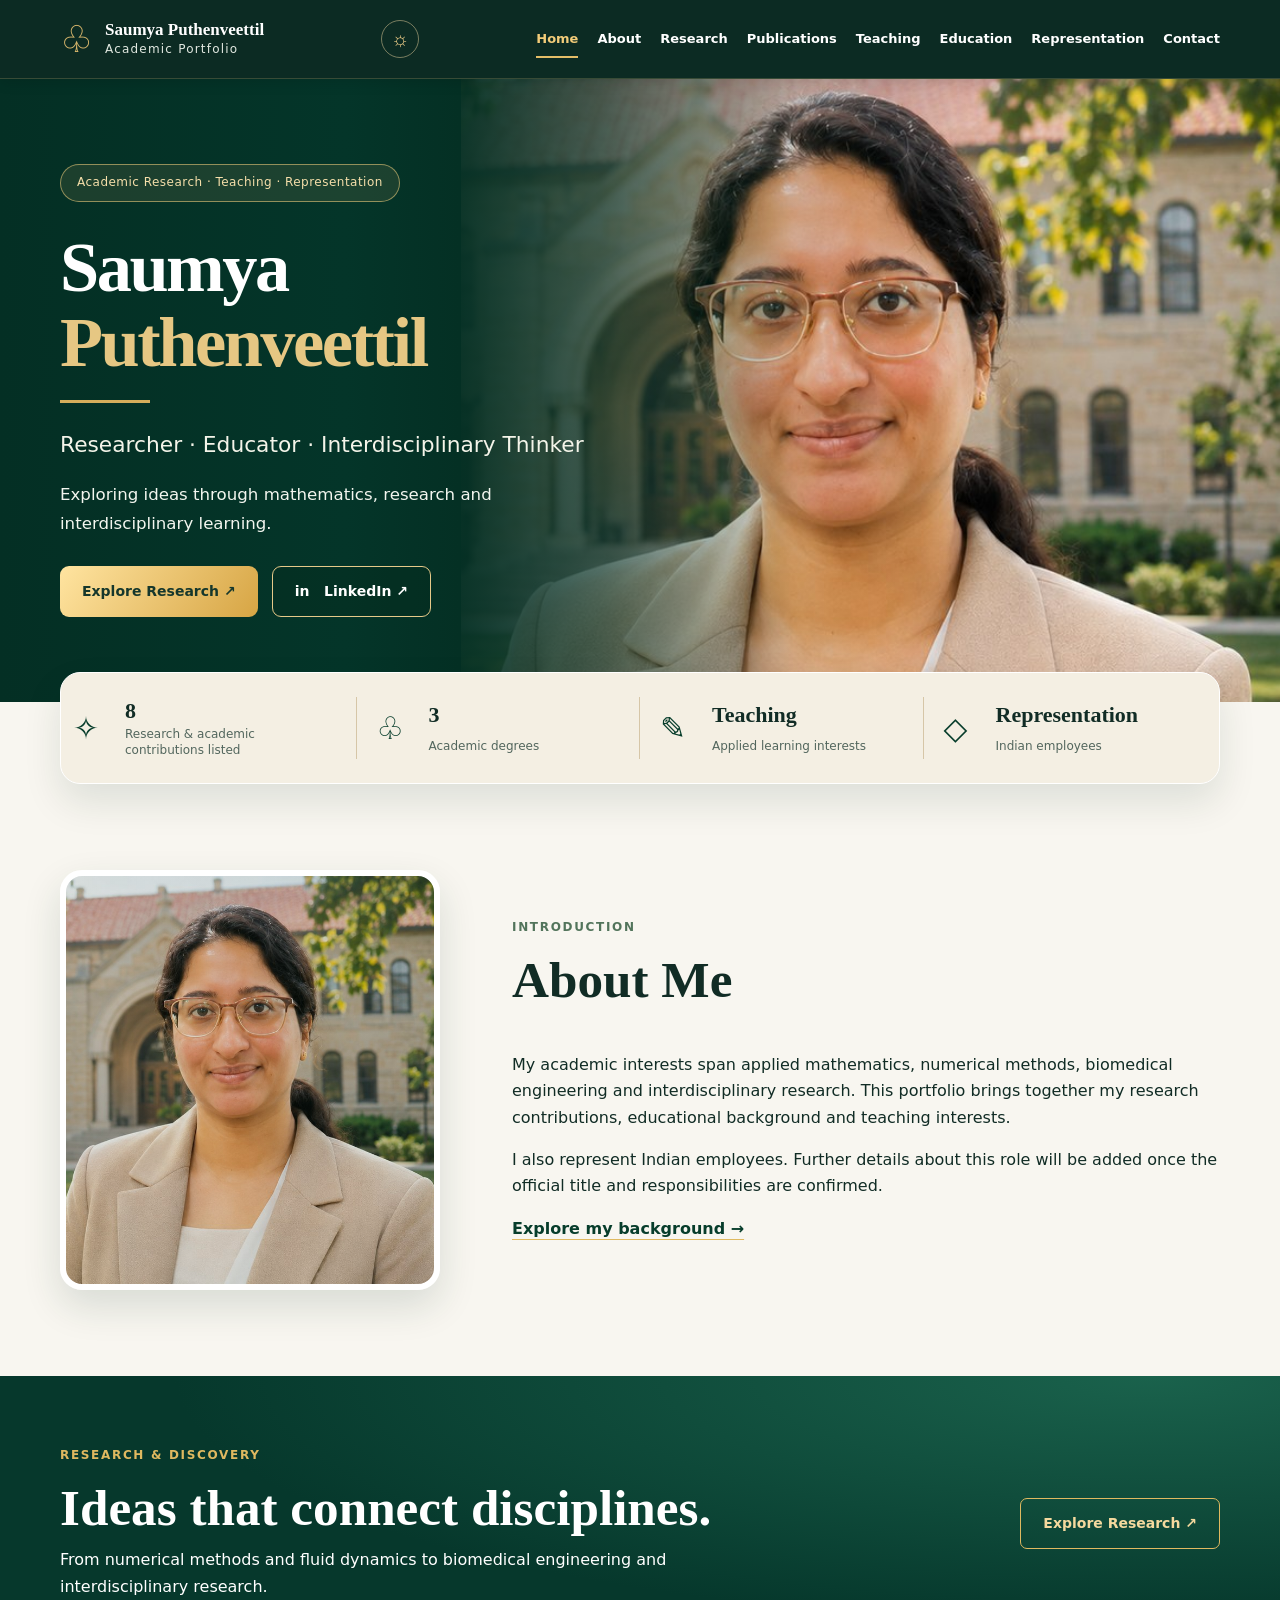
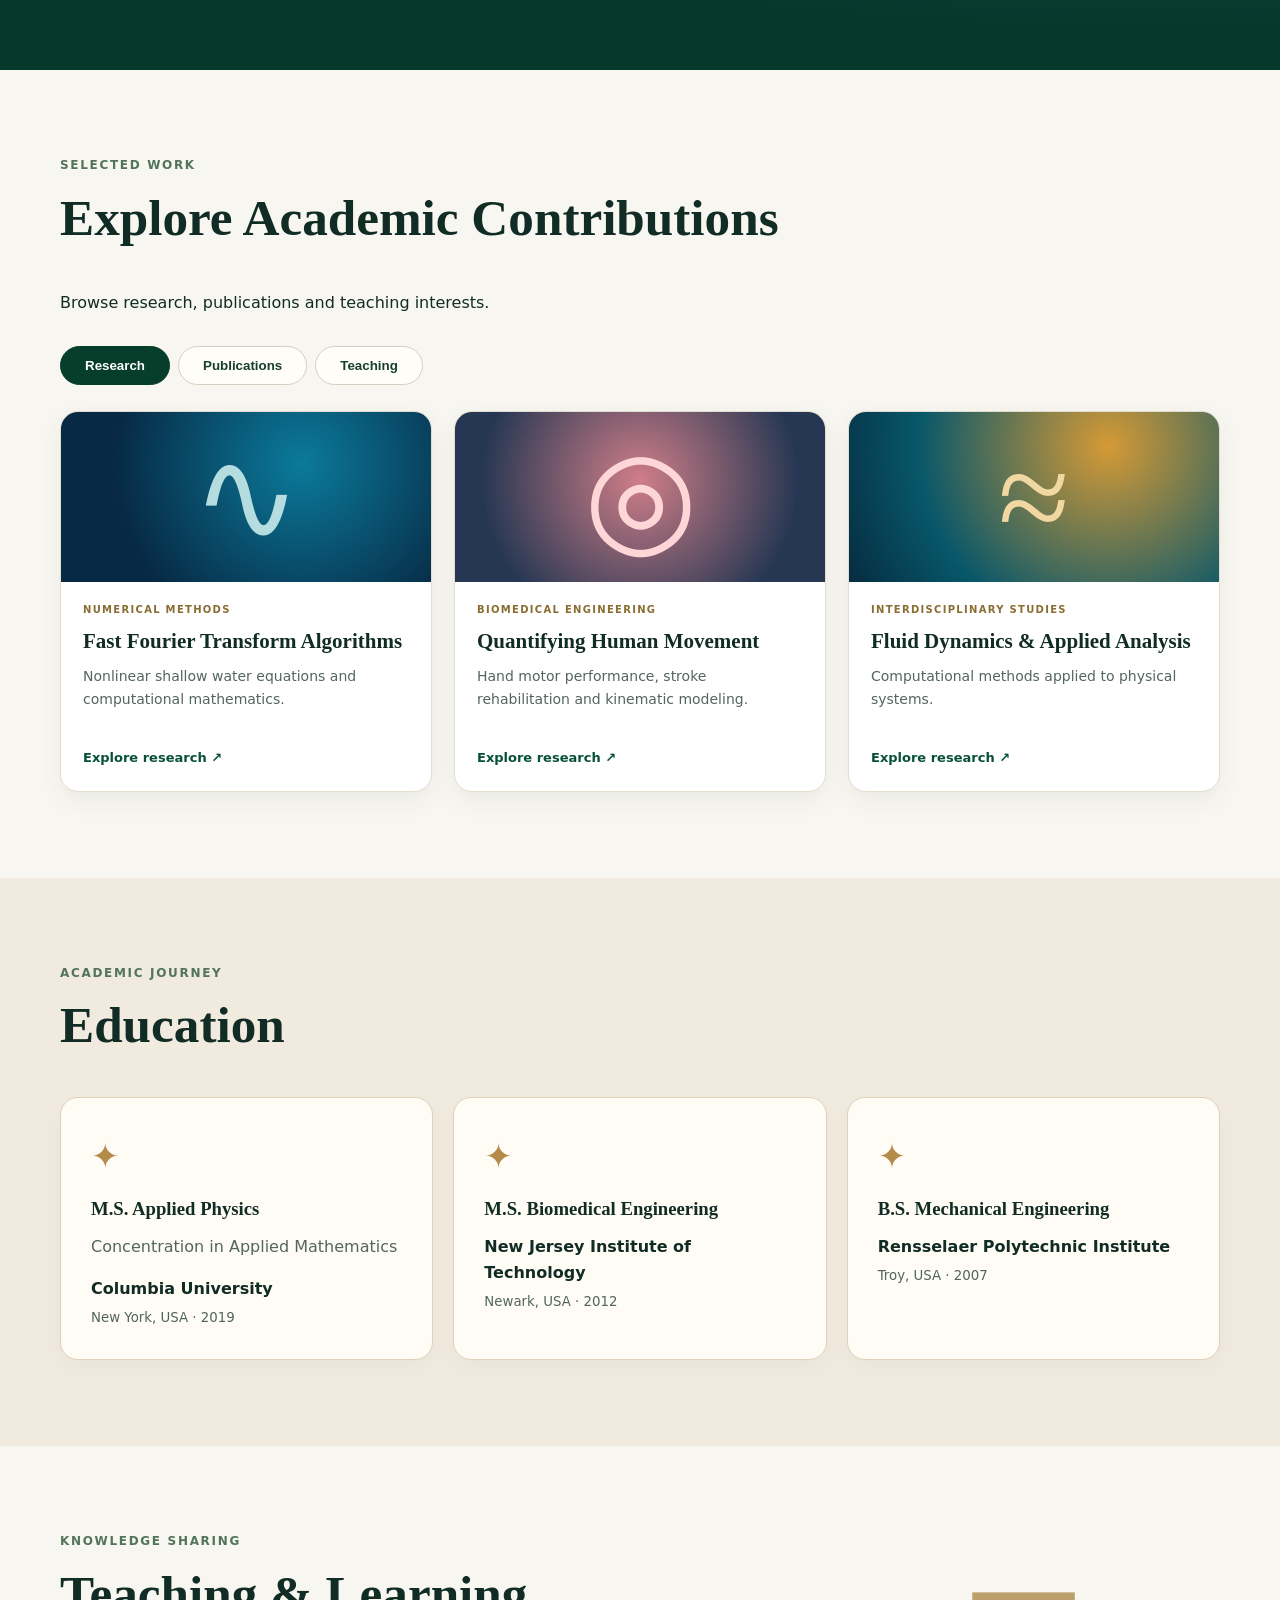
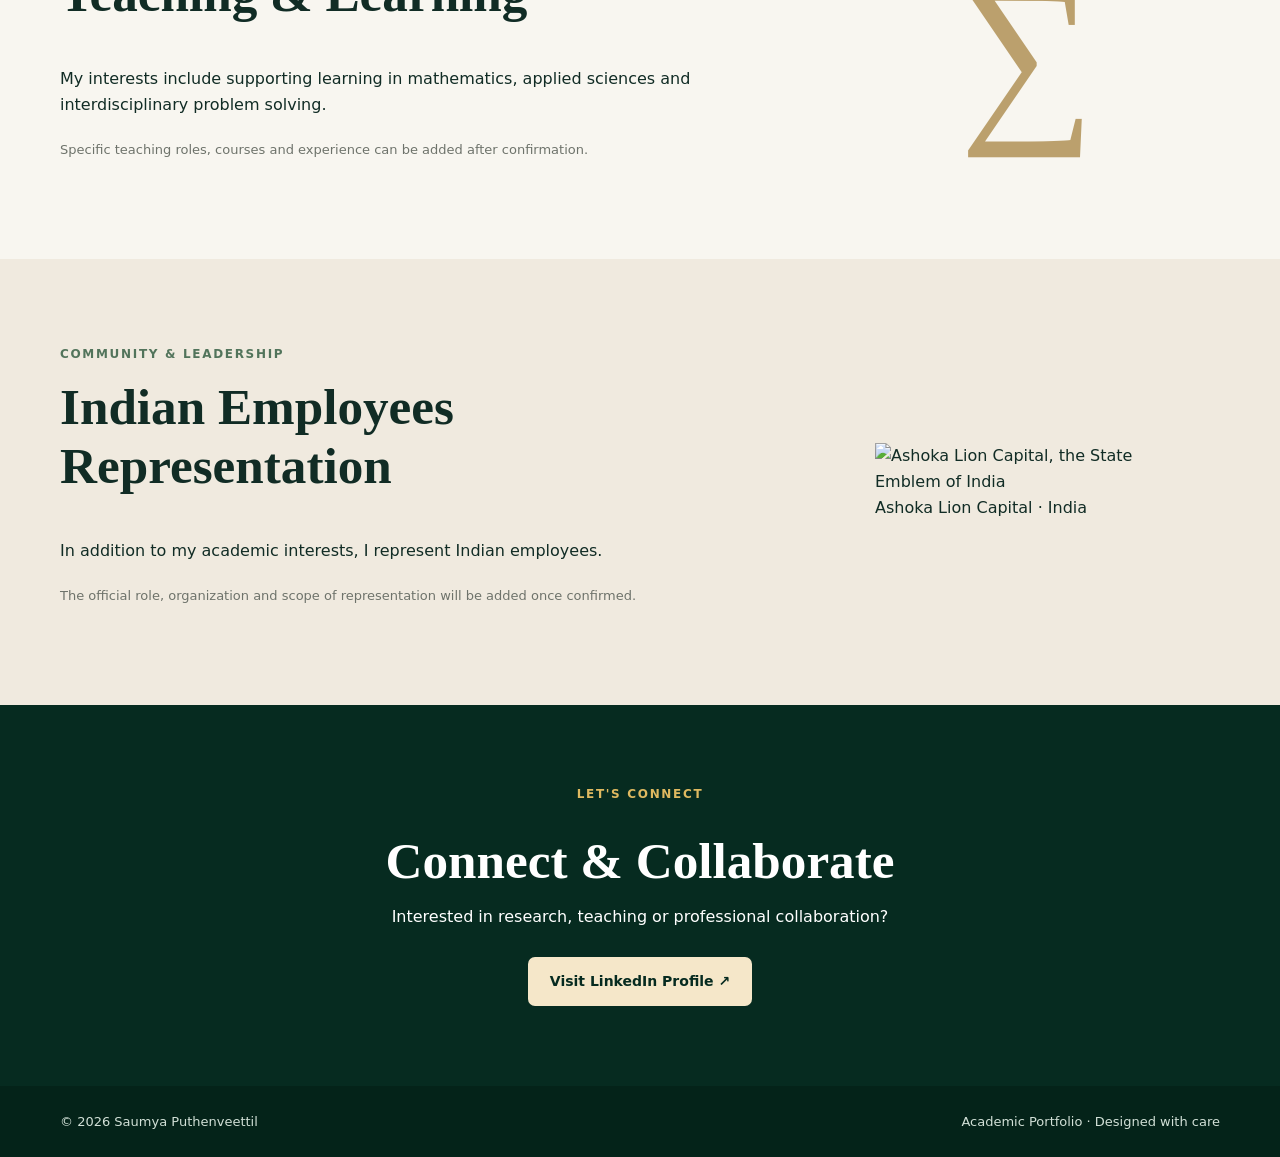
==== commit 6b6b90d6: "Replace India flag illustration with Ashoka Lion Capital emblem" ====
--- a/index.html
+++ b/index.html
@@ -29,7 +29,7 @@
 <div id="work-teaching" class="work-panel" role="tabpanel" hidden><div class="work-info"><h3>Teaching & Learning</h3><p>Interests in mathematics, applied sciences and interdisciplinary problem solving. Specific roles and courses will be added when verified.</p><a class="btn primary" href="teaching.html">Explore teaching →</a></div></div></div></section>
 <section class="section tinted" id="education"><div class="wrap"><div class="section-heading"><p class="eyebrow green">ACADEMIC JOURNEY</p><h2>Education</h2></div><div class="cards"><article class="card"><span class="card-icon">✦</span><h3>M.S. Applied Physics</h3><p>Concentration in Applied Mathematics</p><strong>Columbia University</strong><small>New York, USA · 2019</small></article><article class="card"><span class="card-icon">✦</span><h3>M.S. Biomedical Engineering</h3><strong>New Jersey Institute of Technology</strong><small>Newark, USA · 2012</small></article><article class="card"><span class="card-icon">✦</span><h3>B.S. Mechanical Engineering</h3><strong>Rensselaer Polytechnic Institute</strong><small>Troy, USA · 2007</small></article></div></div></section>
 <section class="section" id="teaching"><div class="wrap two-col"><div><p class="eyebrow green">KNOWLEDGE SHARING</p><h2>Teaching & Learning</h2><p>My interests include supporting learning in mathematics, applied sciences and interdisciplinary problem solving.</p><p class="note">Specific teaching roles, courses and experience can be added after confirmation.</p></div><div class="feature-mark">∑</div></div></section>
-<section class="section tinted" id="representation"><div class="wrap two-col"><div><p class="eyebrow green">COMMUNITY & LEADERSHIP</p><h2>Indian Employees Representation</h2><p>In addition to my academic interests, I represent Indian employees.</p><p class="note">The official role, organization and scope of representation will be added once confirmed.</p></div><div class="flag-accent" aria-hidden="true"><i></i><i></i><i></i></div></div></section>
+<section class="section tinted" id="representation"><div class="wrap two-col"><div><p class="eyebrow green">COMMUNITY & LEADERSHIP</p><h2>Indian Employees Representation</h2><p>In addition to my academic interests, I represent Indian employees.</p><p class="note">The official role, organization and scope of representation will be added once confirmed.</p></div><figure class="emblem-display"><img src="https://commons.wikimedia.org/wiki/Special:FilePath/Emblem_of_India_(Gold).svg" alt="Ashoka Lion Capital, the State Emblem of India" loading="lazy"><figcaption>Ashoka Lion Capital · India</figcaption></figure></div></section>
 <section class="contact" id="contact"><div class="wrap"><p class="eyebrow">LET'S CONNECT</p><h2>Connect & Collaborate</h2><p>Interested in research, teaching or professional collaboration?</p><a class="btn light" href="https://www.linkedin.com/in/saumya-puthenveettil-94939a1a2/" target="_blank" rel="noopener noreferrer">Visit LinkedIn Profile ↗</a></div></section>
 </main><footer><div class="wrap"><span>© <span id="year"></span> Saumya Puthenveettil</span><span>Academic Portfolio · Designed with care</span></div></footer>
 <script src="script.js" defer></script>
--- a/styles.css
+++ b/styles.css
@@ -52,3 +52,70 @@
 .hero-cinematic .actions{flex-direction:row;gap:9px;margin-top:18px}
 .hero-cinematic .btn{font-size:12px;min-width:0;flex:1;padding:11px 8px}
 }
+
+/* Advanced academic portfolio 2026 — cohesive progressive enhancements */
+:root{--gold:#dfb960;--cream:#f8f6f0;--ink:#112c25}
+body{background:var(--cream)}
+.topbar{background:rgba(3,35,27,.96);backdrop-filter:blur(16px);border-bottom:1px solid #f4d58a30}
+.nav{min-height:78px}.brand-words{font-size:17px}.book-mark{font-size:37px}
+nav a{position:relative;padding:8px 0}nav a[aria-current="page"]{color:#f3cc79}nav a[aria-current="page"]:after{content:"";position:absolute;bottom:0;left:0;right:0;height:2px;background:#e4bd67}
+.theme-toggle{background:transparent;border:1px solid #d7c59488;color:#f6d38b;border-radius:50%;width:38px;height:38px;cursor:pointer;font-size:20px;flex-shrink:0}
+.hero.hero-cinematic{background:#052e24}
+.hero-cinematic::before{inset:0 0 0 36%;background-position:center 22%}
+.hero-cinematic::after{background:linear-gradient(90deg,#042f24 0%,#043529 27%,rgba(4,48,36,.95) 36%,rgba(4,48,36,.68) 47%,rgba(4,48,36,.12) 62%,transparent 77%)}
+.hero-cinematic .hero-grid{min-height:610px}
+.hero-cinematic .hero-copy{width:min(53%,620px);padding:85px 0}
+.hero-kicker{display:inline-block;color:#f6dfaa;border:1px solid #e3c57899;border-radius:30px;background:#c3a76520;padding:8px 16px;font-size:12px;letter-spacing:.04em}
+.hero-cinematic h1{font-size:clamp(3.2rem,5.5vw,5.8rem);letter-spacing:-.035em}
+.hero-cinematic .hero-role{font-size:clamp(1.02rem,1.7vw,1.4rem)}
+.hero-cinematic .lead{font-size:clamp(.97rem,1.3vw,1.12rem)}
+.hero-primary{background:linear-gradient(125deg,#ffe4a0,#d7a544);color:#15372c}
+.hero-cinematic .outline{border:1px solid #e6c989;color:white}
+.highlights{position:relative;z-index:3;background:transparent;border:0;margin-top:-30px}
+.highlights-grid{background:#f4efe3;border:1px solid #fff;border-radius:20px;box-shadow:0 18px 38px #0a291b1c;padding:24px 12px}
+.highlights-grid>div{padding:0 20px;grid-template-columns:40px 1fr;align-items:center}
+.highlights-grid strong{font-size:22px}.highlights-grid small{font-size:12px}
+.about-grid{grid-template-columns:minmax(260px,380px) 1fr;gap:72px}
+.about-photo{height:420px;border-radius:22px;background-position:center 20%;transition:transform .4s}
+.about-photo:hover{transform:translateY(-5px)}
+.research-banner{background:radial-gradient(ellipse at 90% 0%,#1a624c,#06382c 60%);padding:70px 0}
+.research-banner h2{max-width:690px}
+.featured-work{background:#f8f6f0}
+.work-tabs{display:flex;gap:8px;margin:-6px 0 26px;flex-wrap:wrap}
+.work-tab{border:1px solid #d6cfc0;background:#fffdf8;color:#183e30;border-radius:999px;padding:11px 24px;font-weight:700;cursor:pointer}
+.work-tab.active,.work-tab[aria-selected="true"]{background:#073d2b;color:#fff;border-color:#073d2b}
+.work-panel[hidden]{display:none}
+.work-grid{display:grid;grid-template-columns:repeat(3,minmax(0,1fr));gap:22px}
+.work-card{display:block;text-decoration:none;background:#fff;border:1px solid #e4ddcf;border-radius:18px;overflow:hidden;box-shadow:0 8px 24px #163b2910;transition:transform .25s,box-shadow .25s;padding-bottom:22px}
+.work-card:hover{transform:translateY(-6px);box-shadow:0 18px 34px #163b2925}
+.work-art{height:170px;display:grid;place-items:center;font:130px/1 Georgia,serif;color:#b5dddf;overflow:hidden}
+.art-math{background:radial-gradient(circle at 65% 30%,#0b7a9b,#072944 70%)}
+.art-bio{background:radial-gradient(circle at 50% 40%,#cf7e88,#263753 75%);color:#ffd6d8}
+.art-fluid{background:radial-gradient(circle at 70% 20%,#d59a36,#08576a 65%,#062c40);color:#f1d7a2}
+.work-card>span,.work-card h3,.work-card p,.work-card b{display:block;margin-left:22px;margin-right:22px}
+.work-card>span{font-size:10px;letter-spacing:.13em;color:#8a6d32;font-weight:800;margin-top:20px}
+.work-card h3{font-size:21px;margin-top:8px;margin-bottom:10px}
+.work-card p{font-size:14px;color:#52665d;min-height:68px}
+.work-card b{font-size:13px;color:#07513a}
+.work-info{background:#fff;padding:34px;border:1px solid #e4ddcf;border-radius:16px;max-width:720px}
+.publication-tools{margin:10px 0 22px;display:flex;gap:12px;align-items:center;flex-wrap:wrap}
+.publication-tools label{font-weight:700}.publication-tools input{border:1px solid #c9c1b3;border-radius:10px;padding:13px 16px;font:inherit;min-width:min(100%,350px);background:white;color:#123629}
+[data-reveal]{opacity:0;transform:translateY(22px);transition:opacity .65s ease,transform .65s ease}
+[data-reveal].visible{opacity:1;transform:none}
+body.night{--cream:#10251f;--ink:#e8ede5;--muted:#b7c6ba;background:#10251f;color:#e8ede5}
+body.night .section:not(.tinted),body.night .featured-work{background:#10251f}
+body.night .tinted{background:#17352b}
+body.night .card,body.night .work-card,body.night .work-info,body.night .pub-list article{background:#1b3a2f;color:#f5f2e9;border-color:#345347}
+body.night .work-card p,body.night .pub-list p{color:#c4d0c6}
+body.night .highlights-grid{background:#234335;color:#f3e9d5}
+body.night .text-link{color:#e8c478}
+@media(max-width:1050px){.nav{gap:13px}nav{gap:10px}nav a{font-size:11px}}
+@media(max-width:900px){.menu{display:block}nav{display:none;position:absolute;top:78px;left:0;right:0;background:#052c21;padding:16px 24px;flex-direction:column;align-items:stretch;box-shadow:0 15px 25px #0003;max-height:calc(100dvh - 78px);overflow:auto}nav.open{display:flex}nav a{font-size:16px;padding:11px}.hero-cinematic .hero-copy{width:55%}.work-grid{grid-template-columns:repeat(2,1fr)}}
+@media(max-width:800px){.hero-cinematic::before{inset:0;background:url("saumya-hero.jpg") center bottom/auto 54% no-repeat}.hero-cinematic::after{background:linear-gradient(180deg,#052f24 0%,#052f24 37%,rgba(5,47,36,.96) 48%,rgba(5,47,36,.25) 70%,transparent 83%)}.hero-cinematic .hero-grid{min-height:760px}.hero-cinematic .hero-copy{width:100%;padding:40px 0 360px}.highlights{margin-top:0}.highlights-grid{border-radius:0}.about-grid{grid-template-columns:1fr;gap:30px}.about-photo{height:350px}.work-grid{grid-template-columns:1fr 1fr}}
+@media(max-width:520px){.nav{min-height:68px}.brand-words{font-size:12px}.brand-words small{font-size:9px}.book-mark{font-size:29px}.theme-toggle{width:34px;height:34px;font-size:17px}.menu{min-width:42px;min-height:42px}nav{top:68px;max-height:calc(100dvh - 68px)}.hero-cinematic .hero-grid{min-height:740px}.hero-cinematic .hero-copy{padding:30px 0 350px}.hero-cinematic h1{font-size:clamp(2.35rem,9vw,3.2rem)}.hero-kicker{font-size:10px;padding:6px 10px}.hero-cinematic .hero-role{font-size:15px}.hero-cinematic .lead{font-size:14px}.hero-cinematic .actions{flex-direction:row;gap:8px}.hero-cinematic .btn{font-size:12px;min-width:0;padding:12px 10px;flex:1}.highlights-grid{grid-template-columns:repeat(2,minmax(0,1fr));gap:20px;padding:24px 12px}.highlights-grid>div{padding:0;grid-template-columns:28px 1fr}.highlights-grid strong{font-size:17px}.highlights-grid small{font-size:10px}.work-grid{grid-template-columns:1fr}.work-art{height:160px}.work-card p{min-height:0}.work-tabs{gap:6px}.work-tab{padding:10px 15px;font-size:13px}}
+@media(prefers-reduced-motion:reduce){[data-reveal],.work-card,.about-photo{transition:none!important;transform:none!important;opacity:1!important}}
+
+/* Accessibility and filtered-result visibility */
+.pub-list article[hidden]{display:none!important}
+.work-tab:focus-visible,.theme-toggle:focus-visible,.menu:focus-visible,.btn:focus-visible,.work-card:focus-visible{outline:3px solid #e4b955;outline-offset:3px}
+@media(max-width:900px){.nav{gap:10px}.brand{margin-right:auto}.theme-toggle{order:1}.menu{order:2}}
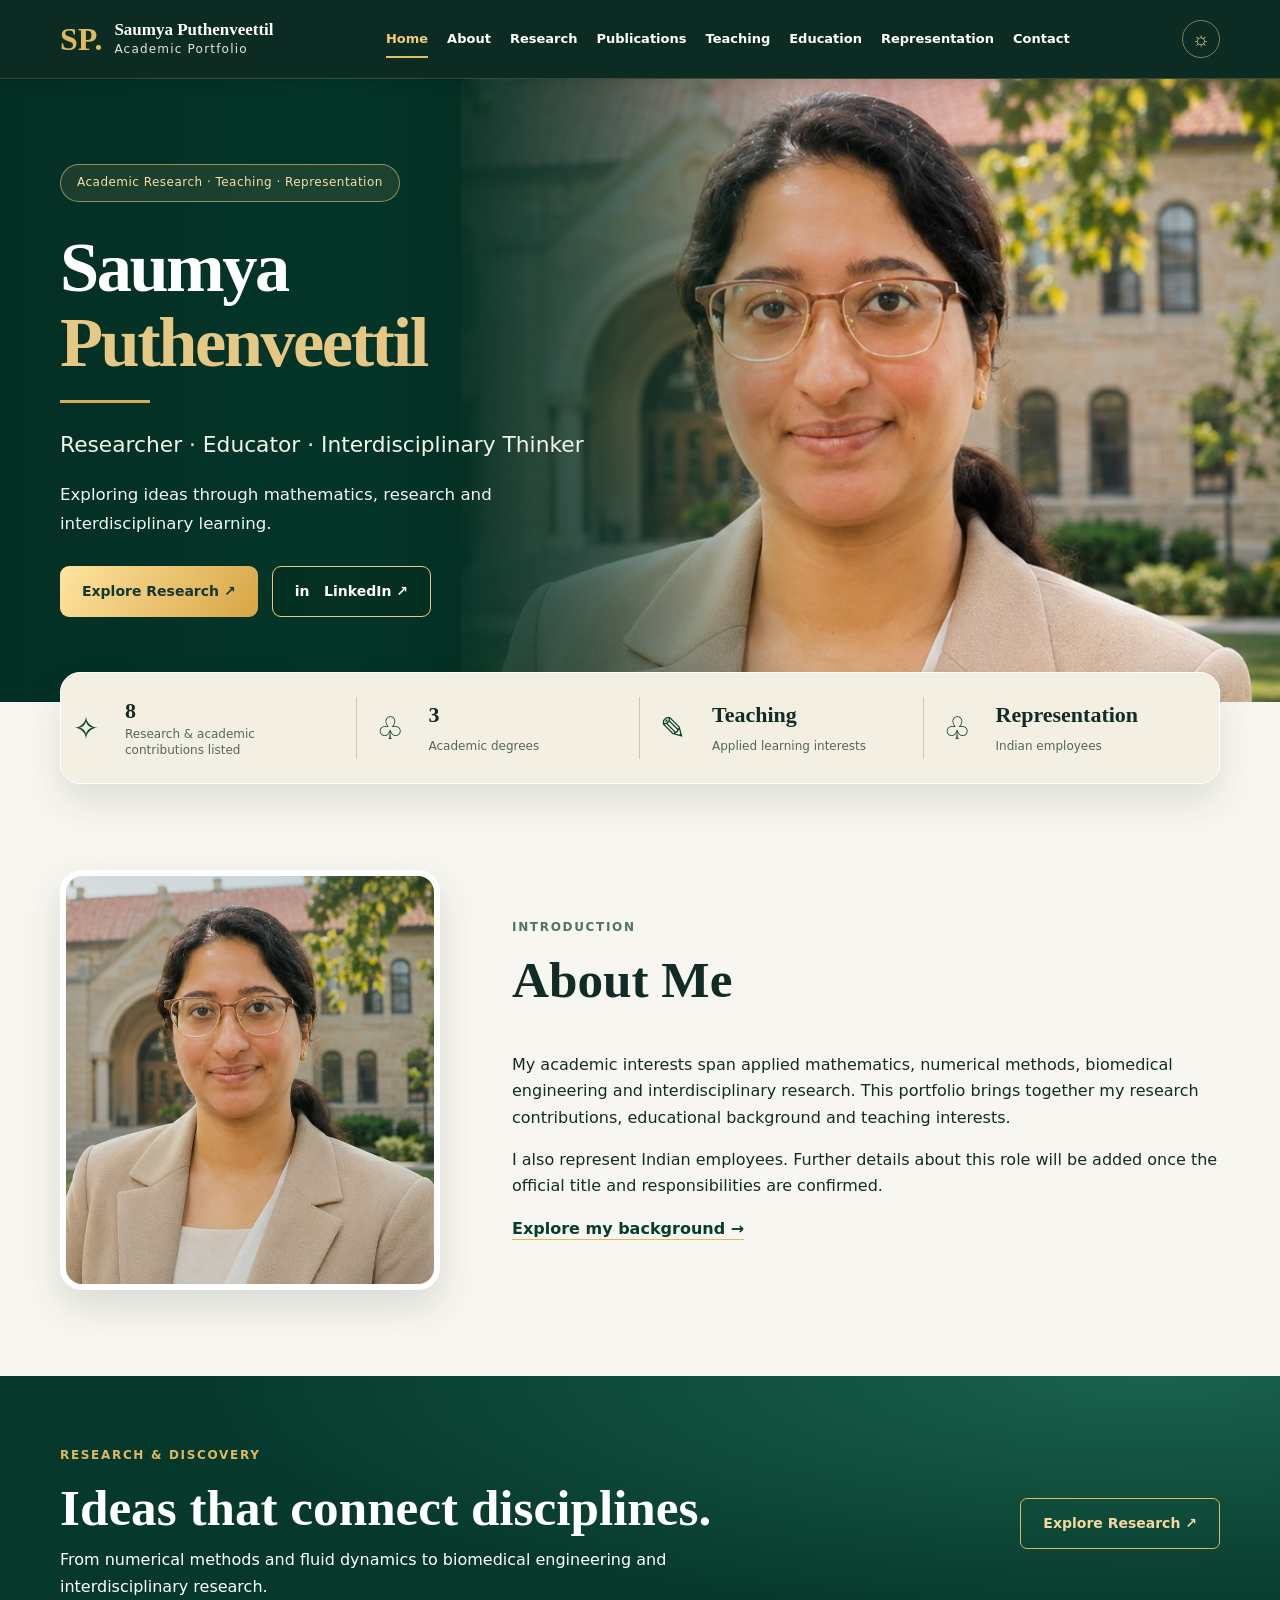
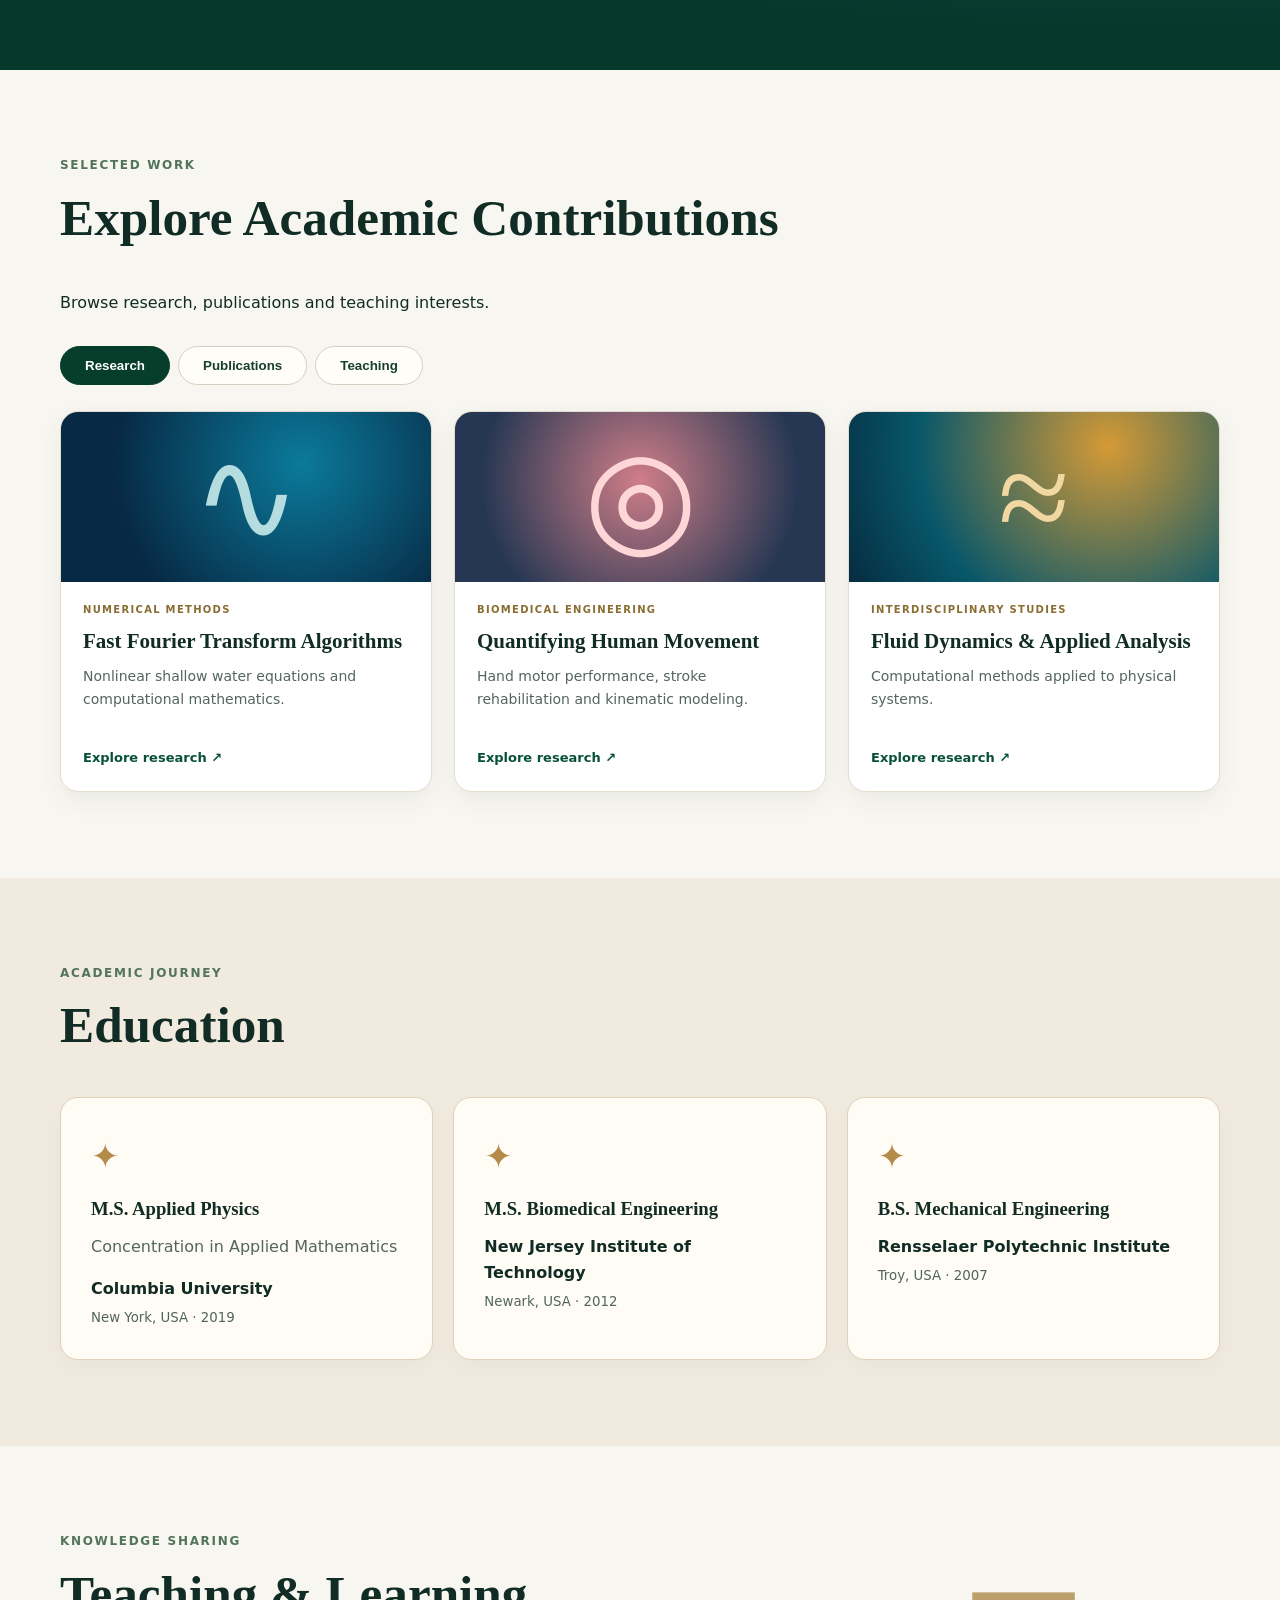
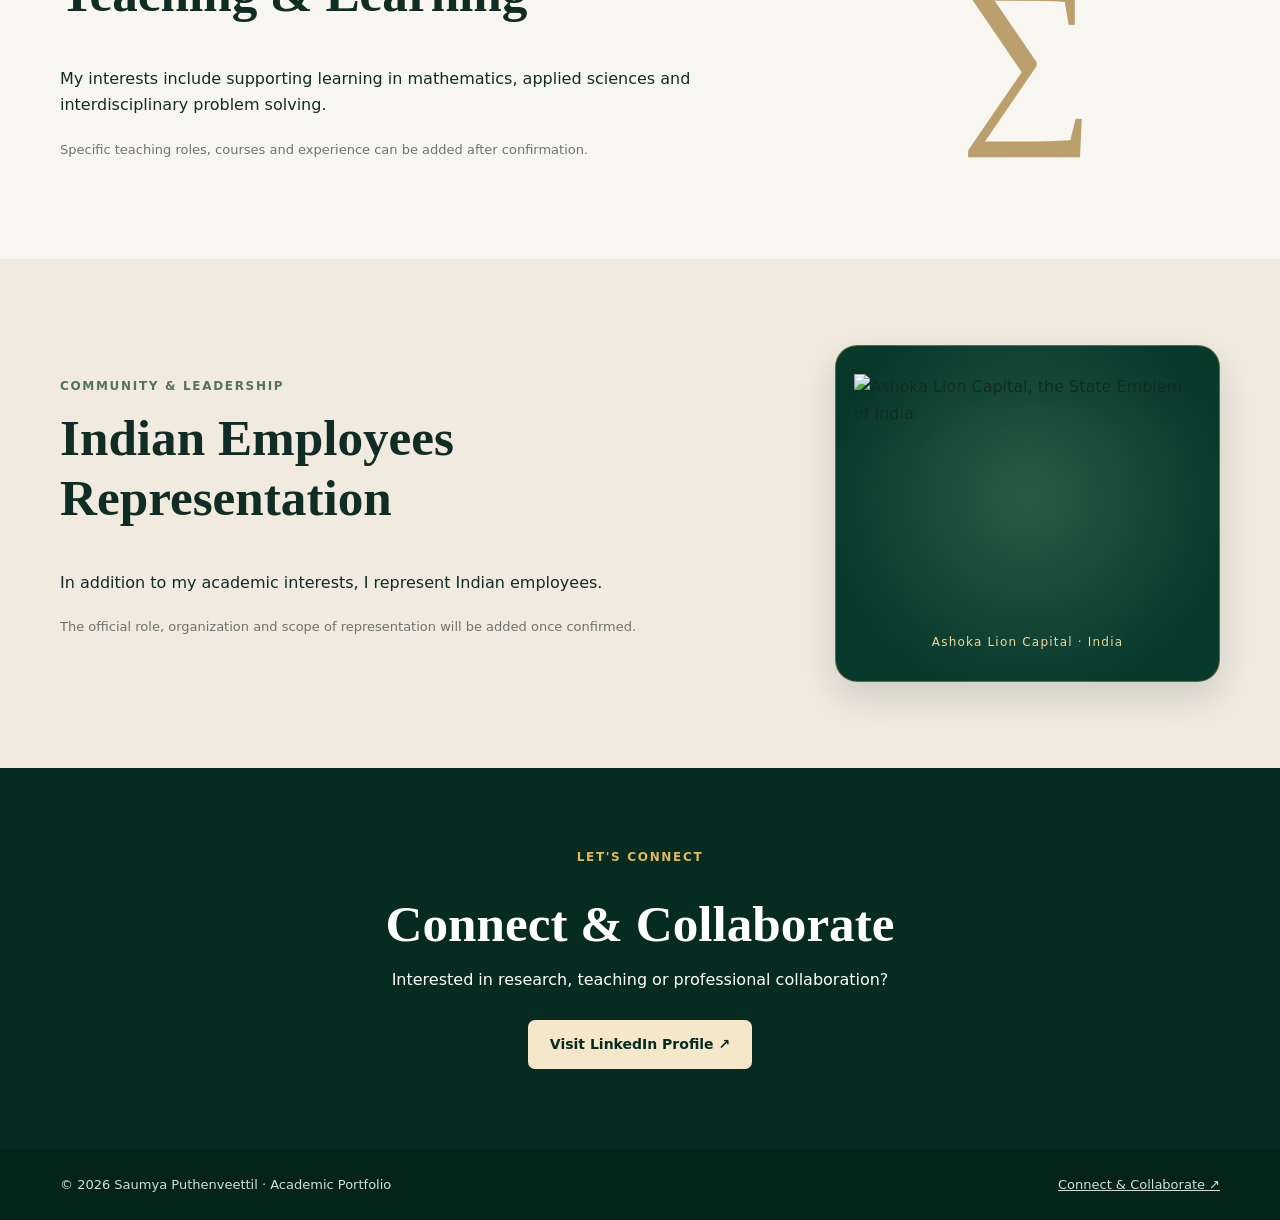
==== commit 4ffbaf4d: "Apply unified premium design to index.html" ====
--- a/index.html
+++ b/index.html
@@ -8,10 +8,10 @@
 </head>
 <body>
 <a class="skip" href="#main">Skip to content</a>
-<header class="topbar"><div class="wrap nav"><a class="brand" href="index.html"><span class="book-mark" aria-hidden="true">♧</span><span class="brand-words">Saumya Puthenveettil<small>Academic Portfolio</small></span></a><button class="theme-toggle" type="button" aria-label="Toggle light and dark theme" title="Toggle theme">☼</button><button class="menu" aria-label="Toggle navigation" aria-expanded="false">☰</button><nav id="navigation" aria-label="Main navigation"><a href="index.html">Home</a><a href="about.html">About</a><a href="research.html">Research</a><a href="publications.html">Publications</a><a href="teaching.html">Teaching</a><a href="education.html">Education</a><a href="representation.html">Representation</a><a href="contact.html">Contact</a></nav></div></header>
+<header class="topbar"><div class="wrap nav"><a class="brand" href="index.html"><span class="monogram" aria-hidden="true">SP.</span><span class="brand-words">Saumya Puthenveettil<small>Academic Portfolio</small></span></a><nav id="navigation" aria-label="Main navigation"><a href="index.html">Home</a><a href="about.html">About</a><a href="research.html">Research</a><a href="publications.html">Publications</a><a href="teaching.html">Teaching</a><a href="education.html">Education</a><a href="representation.html">Representation</a><a href="contact.html">Contact</a></nav><button class="theme-toggle" type="button" aria-label="Toggle dark mode" aria-pressed="false" title="Toggle theme">☼</button><button class="menu" type="button" aria-controls="navigation" aria-label="Toggle navigation" aria-expanded="false">☰</button></div></header>
 <main id="main">
 <section class="hero hero-cinematic" id="home"><div class="wrap hero-grid"><div class="hero-copy"><p class="hero-kicker">Academic Research · Teaching · Representation</p><h1>Saumya<br><span class="gold">Puthenveettil</span></h1><div class="rule"></div><p class="hero-role">Researcher · Educator · Interdisciplinary Thinker</p><p class="lead">Exploring ideas through mathematics, research and interdisciplinary learning.</p><div class="actions"><a class="btn hero-primary" href="research.html">Explore Research ↗</a><a class="btn outline" href="https://www.linkedin.com/in/saumya-puthenveettil-94939a1a2/" target="_blank" rel="noopener noreferrer">in &nbsp; LinkedIn ↗</a></div></div></div></section>
-<section class="highlights" aria-label="Academic highlights"><div class="wrap highlights-grid"><div><span class="symbol">✧</span><strong>8</strong><small>Research & academic contributions listed</small></div><div><span class="symbol">♧</span><strong>3</strong><small>Academic degrees</small></div><div><span class="symbol">✎</span><strong>Teaching</strong><small>Applied learning interests</small></div><div><span class="symbol">◇</span><strong>Representation</strong><small>Indian employees</small></div></div></section>
+<section class="highlights" aria-label="Academic highlights"><div class="wrap highlights-grid"><div><span class="symbol">✧</span><strong>8</strong><small>Research & academic contributions listed</small></div><div><span class="symbol">♧</span><strong>3</strong><small>Academic degrees</small></div><div><span class="symbol">✎</span><strong>Teaching</strong><small>Applied learning interests</small></div><div><span class="symbol">♧</span><strong>Representation</strong><small>Indian employees</small></div></div></section>
 <section class="section about" id="about"><div class="wrap about-grid"><div class="about-photo" role="img" aria-label="Portrait of Saumya Puthenveettil"></div><div><p class="eyebrow green">INTRODUCTION</p><h2>About Me</h2><p>My academic interests span applied mathematics, numerical methods, biomedical engineering and interdisciplinary research. This portfolio brings together my research contributions, educational background and teaching interests.</p><p>I also represent Indian employees. Further details about this role will be added once the official title and responsibilities are confirmed.</p><a class="text-link" href="education.html">Explore my background →</a></div></div></section>
 <section class="research-banner" id="research"><div class="wrap"><div><p class="eyebrow">RESEARCH & DISCOVERY</p><h2>Ideas that connect disciplines.</h2><p>From numerical methods and fluid dynamics to biomedical engineering and interdisciplinary research.</p></div><a class="btn gold-outline" href="research.html">Explore Research ↗</a></div></section>
 <section class="section featured-work" id="publications"><div class="wrap"><div class="section-heading"><p class="eyebrow green">SELECTED WORK</p><h2>Explore Academic Contributions</h2><p>Browse research, publications and teaching interests.</p></div><div class="work-tabs" role="tablist" aria-label="Featured work"><button class="work-tab active" role="tab" aria-selected="true" data-panel="work-research">Research</button><button class="work-tab" role="tab" aria-selected="false" data-panel="work-publications">Publications</button><button class="work-tab" role="tab" aria-selected="false" data-panel="work-teaching">Teaching</button></div>
@@ -31,6 +31,6 @@
 <section class="section" id="teaching"><div class="wrap two-col"><div><p class="eyebrow green">KNOWLEDGE SHARING</p><h2>Teaching & Learning</h2><p>My interests include supporting learning in mathematics, applied sciences and interdisciplinary problem solving.</p><p class="note">Specific teaching roles, courses and experience can be added after confirmation.</p></div><div class="feature-mark">∑</div></div></section>
 <section class="section tinted" id="representation"><div class="wrap two-col"><div><p class="eyebrow green">COMMUNITY & LEADERSHIP</p><h2>Indian Employees Representation</h2><p>In addition to my academic interests, I represent Indian employees.</p><p class="note">The official role, organization and scope of representation will be added once confirmed.</p></div><figure class="emblem-display"><img src="https://commons.wikimedia.org/wiki/Special:FilePath/Emblem_of_India_(Gold).svg" alt="Ashoka Lion Capital, the State Emblem of India" loading="lazy"><figcaption>Ashoka Lion Capital · India</figcaption></figure></div></section>
 <section class="contact" id="contact"><div class="wrap"><p class="eyebrow">LET'S CONNECT</p><h2>Connect & Collaborate</h2><p>Interested in research, teaching or professional collaboration?</p><a class="btn light" href="https://www.linkedin.com/in/saumya-puthenveettil-94939a1a2/" target="_blank" rel="noopener noreferrer">Visit LinkedIn Profile ↗</a></div></section>
-</main><footer><div class="wrap"><span>© <span id="year"></span> Saumya Puthenveettil</span><span>Academic Portfolio · Designed with care</span></div></footer>
+</main><footer><div class="wrap"><span>© <span id="year"></span> Saumya Puthenveettil · Academic Portfolio</span><a href="contact.html">Connect & Collaborate ↗</a></div></footer><script src="script.js" defer></script>
 <script src="script.js" defer></script>
 </body></html>
--- a/styles.css
+++ b/styles.css
@@ -119,3 +119,11 @@
 .pub-list article[hidden]{display:none!important}
 .work-tab:focus-visible,.theme-toggle:focus-visible,.menu:focus-visible,.btn:focus-visible,.work-card:focus-visible{outline:3px solid #e4b955;outline-offset:3px}
 @media(max-width:900px){.nav{gap:10px}.brand{margin-right:auto}.theme-toggle{order:1}.menu{order:2}}
+
+/* India representation visual: replace flag with Ashoka Lion Capital */
+.emblem-display{margin:0;min-height:330px;padding:28px 18px;background:radial-gradient(circle at 50% 45%,#285c47,#083a2c 75%);border:1px solid #bd9b5480;border-radius:22px;display:flex;flex-direction:column;align-items:center;justify-content:center;box-shadow:0 15px 35px #05251b25}
+.emblem-display img{height:245px;max-width:100%;width:auto;object-fit:contain;filter:drop-shadow(0 6px 14px #0004)}
+.emblem-display figcaption{font-size:12px;letter-spacing:.1em;color:#efd69c;margin-top:14px;text-align:center}
+.representation-layout{display:grid;grid-template-columns:minmax(220px,340px) 1fr;align-items:center;gap:28px;margin:24px 0}
+.representation-layout .card{min-height:0}
+@media(max-width:800px){.emblem-display{min-height:260px}.emblem-display img{height:190px}.representation-layout{grid-template-columns:1fr}.representation-layout .emblem-display{max-width:360px;width:100%}}
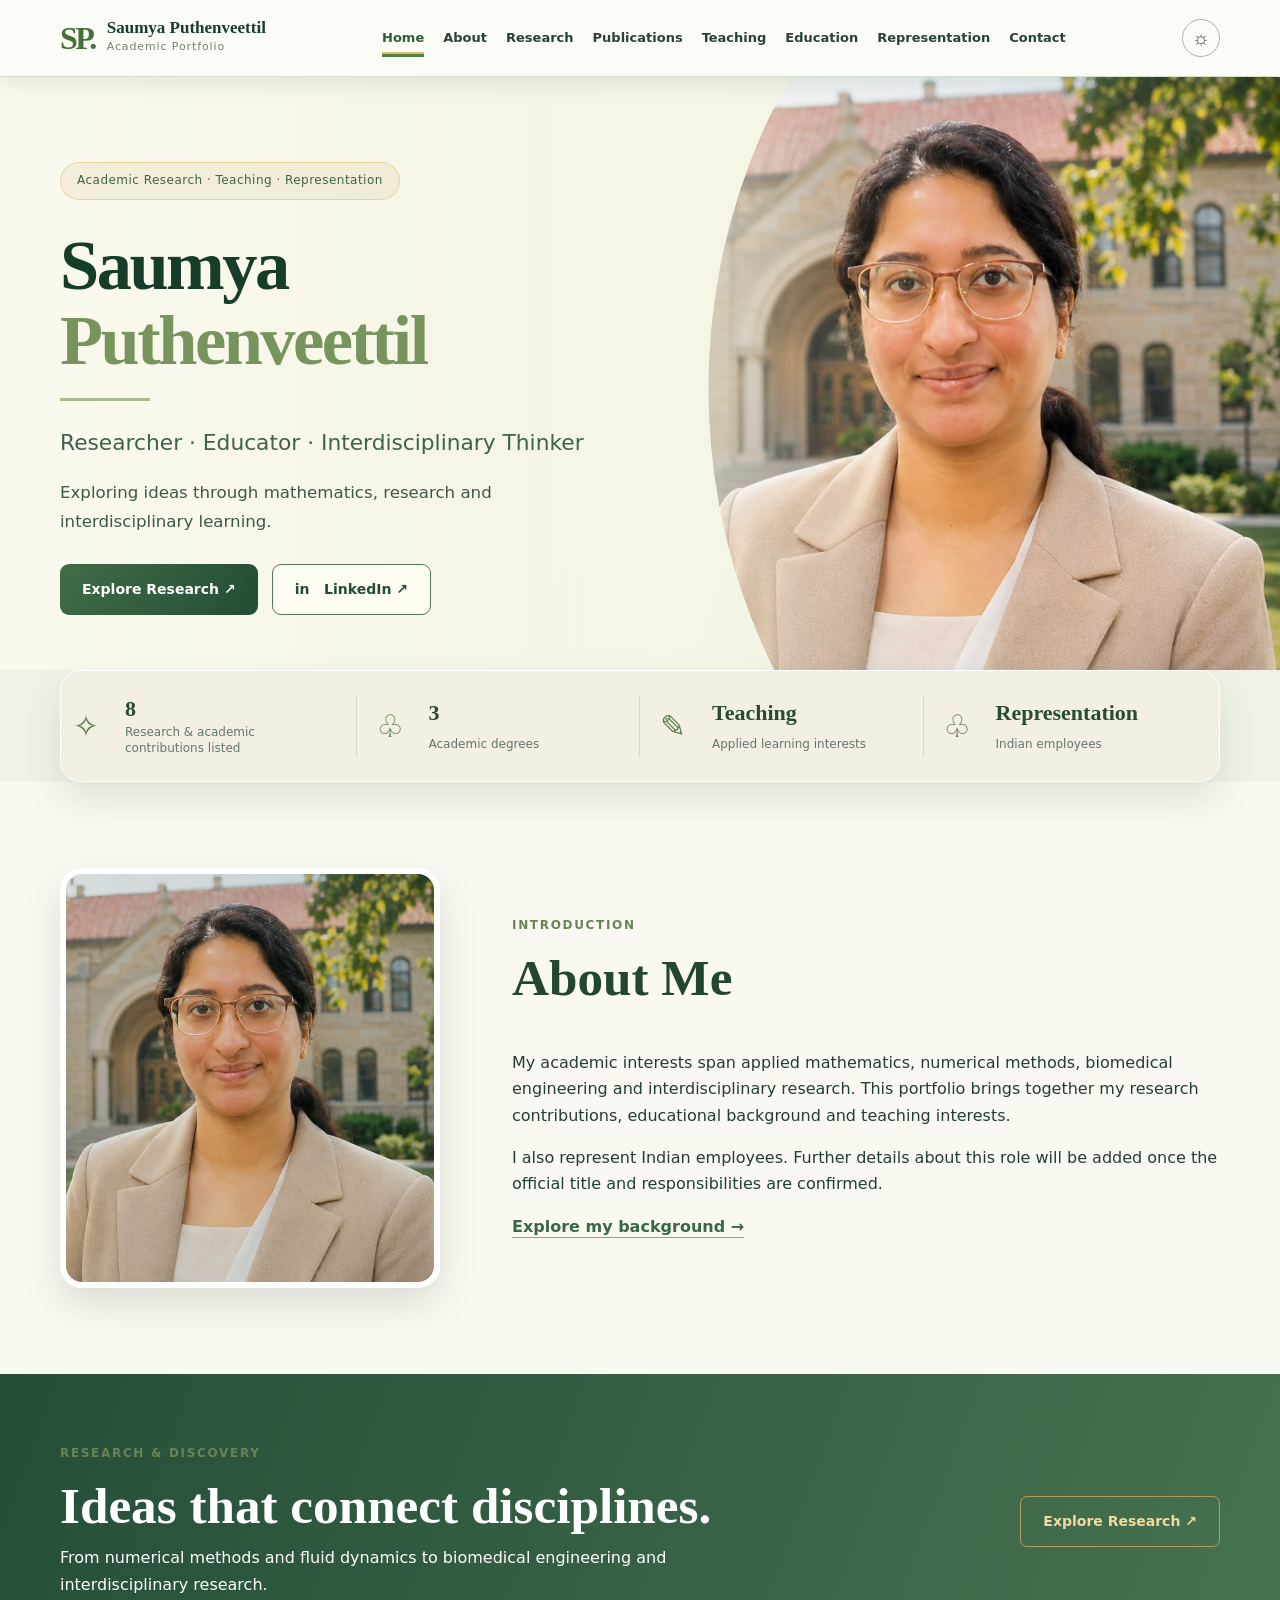
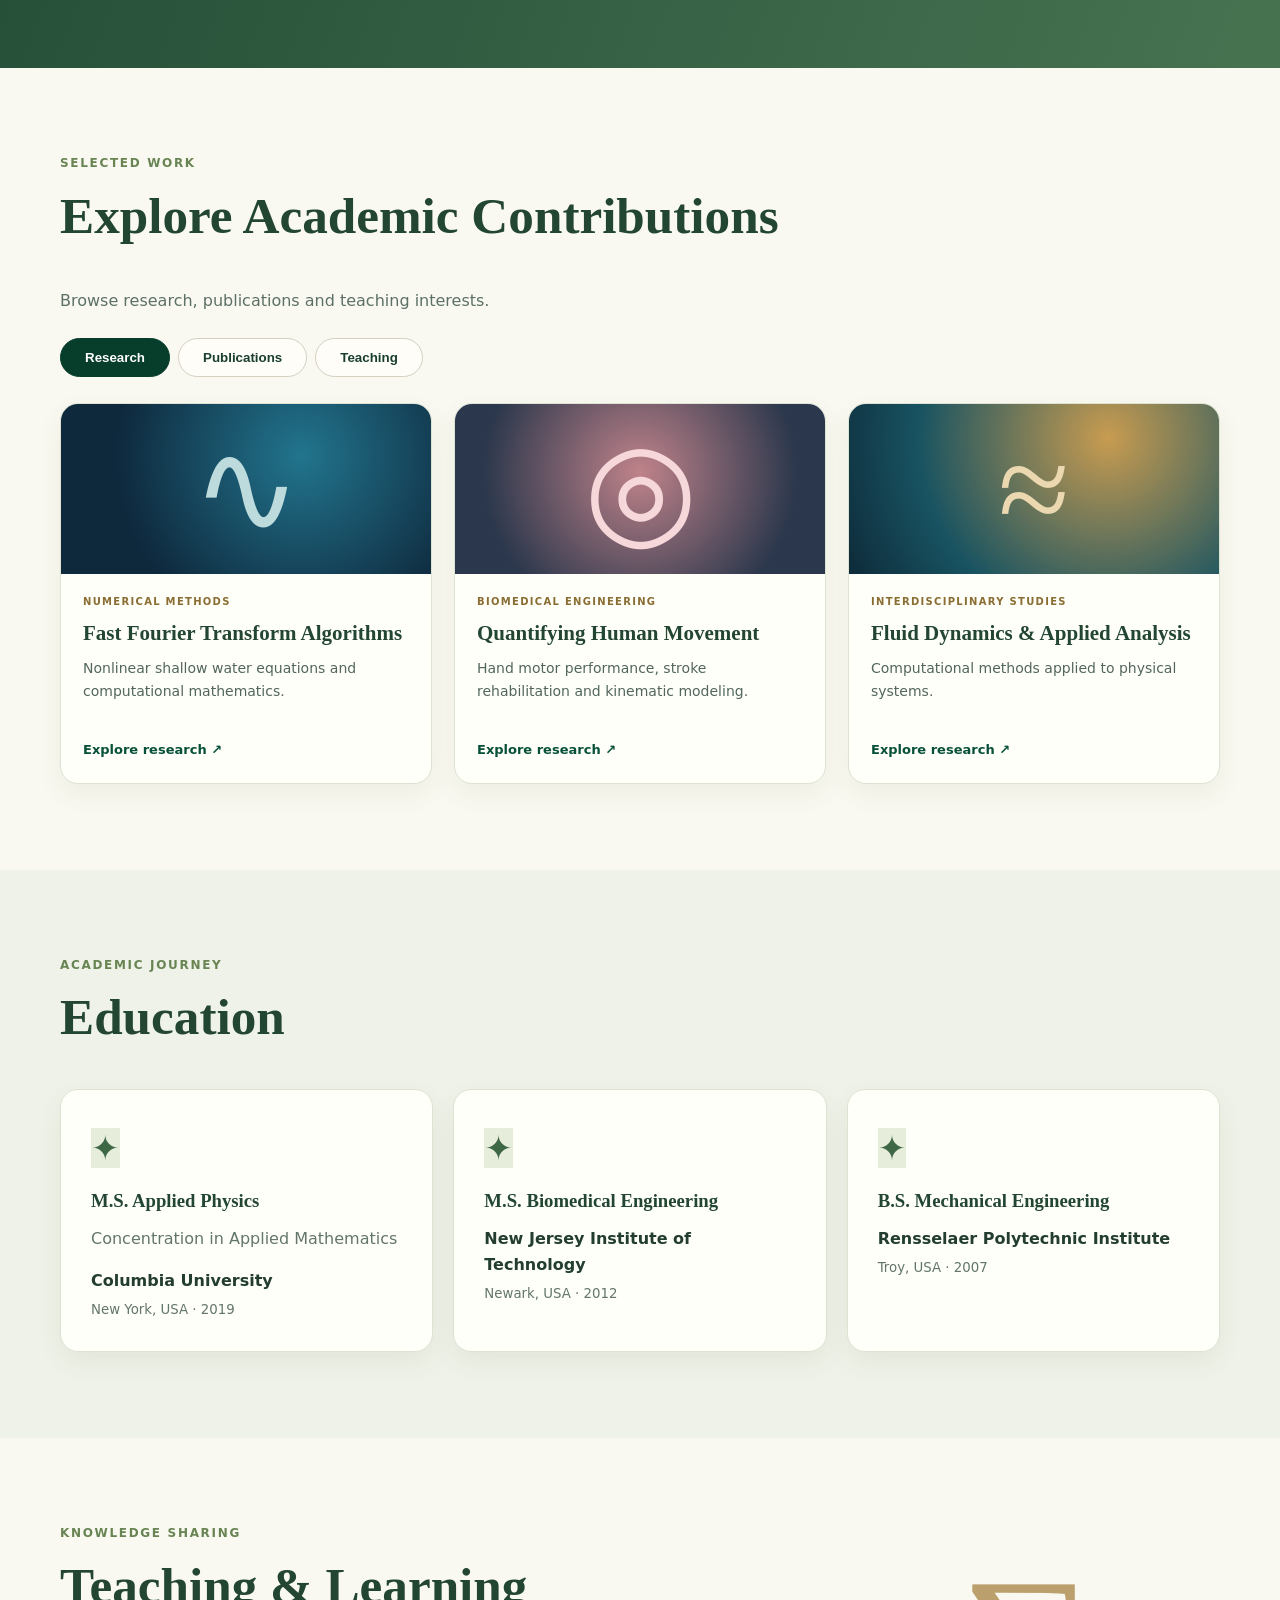
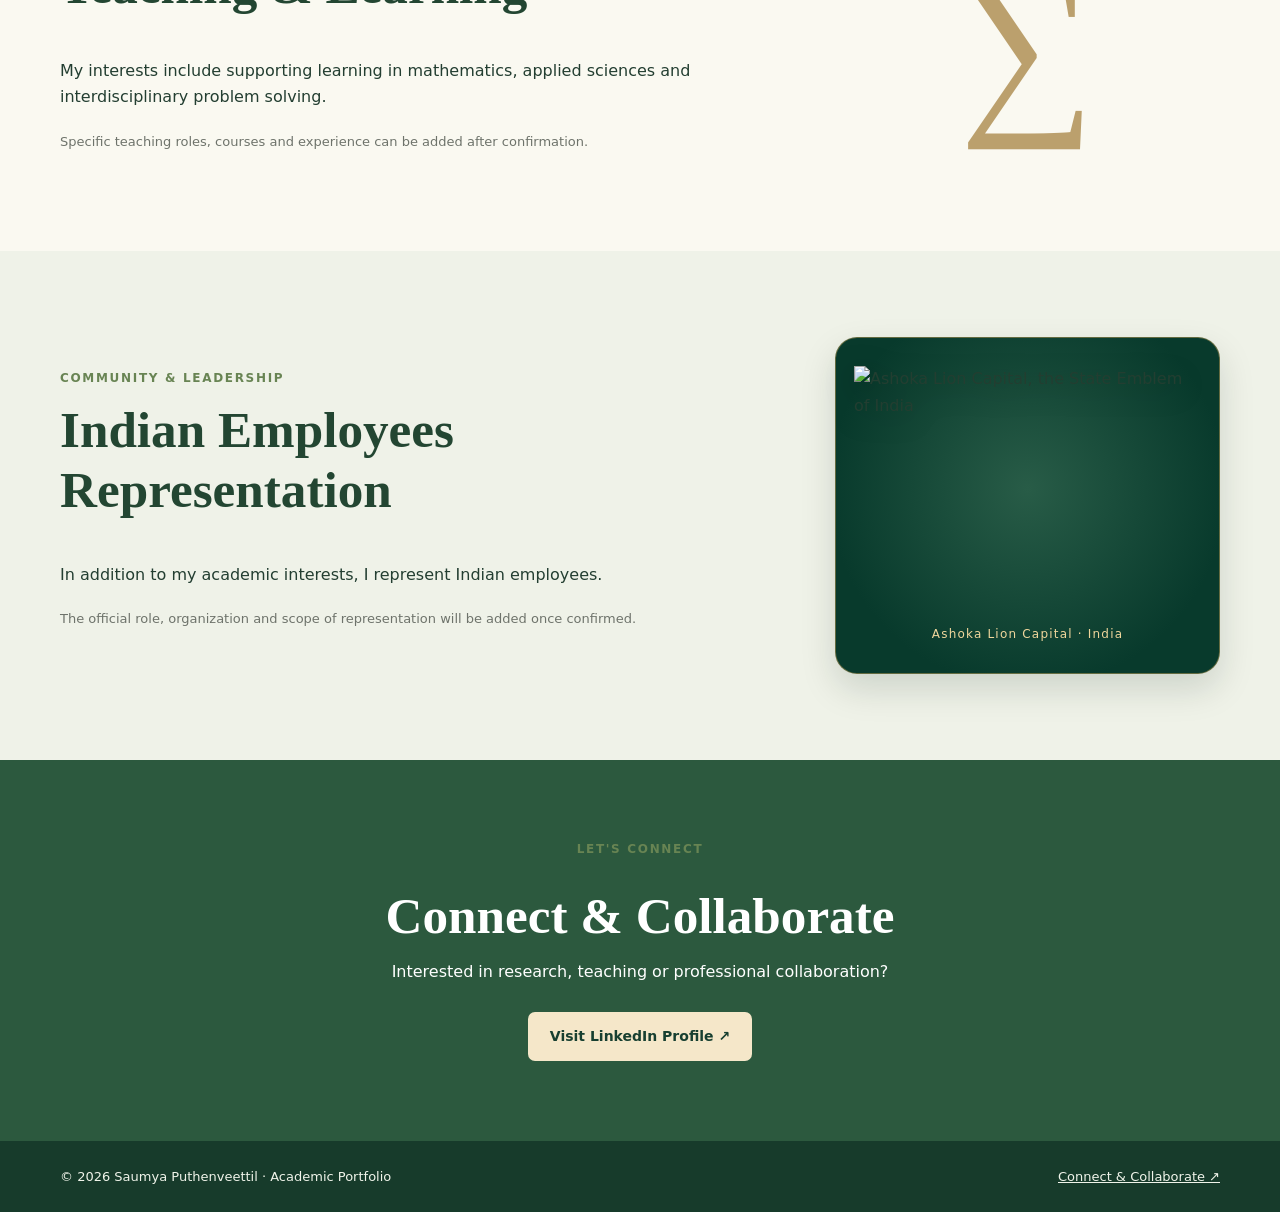
==== commit ec19cae2: "Implement Sage Green and Ivory theme across academic portfolio" ====
--- a/index.html
+++ b/index.html
@@ -10,7 +10,7 @@
 <a class="skip" href="#main">Skip to content</a>
 <header class="topbar"><div class="wrap nav"><a class="brand" href="index.html"><span class="monogram" aria-hidden="true">SP.</span><span class="brand-words">Saumya Puthenveettil<small>Academic Portfolio</small></span></a><nav id="navigation" aria-label="Main navigation"><a href="index.html">Home</a><a href="about.html">About</a><a href="research.html">Research</a><a href="publications.html">Publications</a><a href="teaching.html">Teaching</a><a href="education.html">Education</a><a href="representation.html">Representation</a><a href="contact.html">Contact</a></nav><button class="theme-toggle" type="button" aria-label="Toggle dark mode" aria-pressed="false" title="Toggle theme">☼</button><button class="menu" type="button" aria-controls="navigation" aria-label="Toggle navigation" aria-expanded="false">☰</button></div></header>
 <main id="main">
-<section class="hero hero-cinematic" id="home"><div class="wrap hero-grid"><div class="hero-copy"><p class="hero-kicker">Academic Research · Teaching · Representation</p><h1>Saumya<br><span class="gold">Puthenveettil</span></h1><div class="rule"></div><p class="hero-role">Researcher · Educator · Interdisciplinary Thinker</p><p class="lead">Exploring ideas through mathematics, research and interdisciplinary learning.</p><div class="actions"><a class="btn hero-primary" href="research.html">Explore Research ↗</a><a class="btn outline" href="https://www.linkedin.com/in/saumya-puthenveettil-94939a1a2/" target="_blank" rel="noopener noreferrer">in &nbsp; LinkedIn ↗</a></div></div></div></section>
+<section class="hero hero-cinematic sage-hero" id="home"><div class="wrap hero-grid"><div class="hero-copy"><p class="hero-kicker">Academic Research · Teaching · Representation</p><h1>Saumya<br><span class="gold">Puthenveettil</span></h1><div class="rule"></div><p class="hero-role">Researcher · Educator · Interdisciplinary Thinker</p><p class="lead">Exploring ideas through mathematics, research and interdisciplinary learning.</p><div class="actions"><a class="btn hero-primary" href="research.html">Explore Research ↗</a><a class="btn outline" href="https://www.linkedin.com/in/saumya-puthenveettil-94939a1a2/" target="_blank" rel="noopener noreferrer">in &nbsp; LinkedIn ↗</a></div></div></div></section>
 <section class="highlights" aria-label="Academic highlights"><div class="wrap highlights-grid"><div><span class="symbol">✧</span><strong>8</strong><small>Research & academic contributions listed</small></div><div><span class="symbol">♧</span><strong>3</strong><small>Academic degrees</small></div><div><span class="symbol">✎</span><strong>Teaching</strong><small>Applied learning interests</small></div><div><span class="symbol">♧</span><strong>Representation</strong><small>Indian employees</small></div></div></section>
 <section class="section about" id="about"><div class="wrap about-grid"><div class="about-photo" role="img" aria-label="Portrait of Saumya Puthenveettil"></div><div><p class="eyebrow green">INTRODUCTION</p><h2>About Me</h2><p>My academic interests span applied mathematics, numerical methods, biomedical engineering and interdisciplinary research. This portfolio brings together my research contributions, educational background and teaching interests.</p><p>I also represent Indian employees. Further details about this role will be added once the official title and responsibilities are confirmed.</p><a class="text-link" href="education.html">Explore my background →</a></div></div></section>
 <section class="research-banner" id="research"><div class="wrap"><div><p class="eyebrow">RESEARCH & DISCOVERY</p><h2>Ideas that connect disciplines.</h2><p>From numerical methods and fluid dynamics to biomedical engineering and interdisciplinary research.</p></div><a class="btn gold-outline" href="research.html">Explore Research ↗</a></div></section>
--- a/styles.css
+++ b/styles.css
@@ -127,3 +127,107 @@
 .representation-layout{display:grid;grid-template-columns:minmax(220px,340px) 1fr;align-items:center;gap:28px;margin:24px 0}
 .representation-layout .card{min-height:0}
 @media(max-width:800px){.emblem-display{min-height:260px}.emblem-display img{height:190px}.representation-layout{grid-template-columns:1fr}.representation-layout .emblem-display{max-width:360px;width:100%}}
+
+/* Unified 8-page premium portfolio system */
+.monogram{font:700 32px/1 Georgia,serif;color:#dfba6d;letter-spacing:-.08em}
+.brand-words{display:flex;flex-direction:column;line-height:1.1}
+.brand-words small{font:400 11px/1.7 system-ui,sans-serif;color:#d7e5db;letter-spacing:.08em}
+.page-hero{position:relative;isolation:isolate;background:radial-gradient(ellipse at 85% 35%,#12674d 0%,#064130 46%,#032e23 100%);color:#fff;padding:60px 0 68px;overflow:hidden}
+.page-hero:before{content:"";position:absolute;inset:auto -10% -110px 38%;height:300px;border-radius:50%;border:1px solid #cba65b65;transform:rotate(-16deg);pointer-events:none}
+.page-hero:after{content:"";position:absolute;right:-5%;bottom:-125px;width:52%;height:330px;border:1px solid #cba65b40;border-radius:50%;transform:rotate(-15deg);pointer-events:none}
+.page-hero .wrap{position:relative;z-index:1}.page-hero h1{font-size:clamp(2.7rem,5.2vw,4.8rem);line-height:1.05;margin:16px 0;color:#fff}.page-hero p:last-child{max-width:680px;color:#e3eee6;font-size:17px}
+.breadcrumbs{font-size:12px;color:#d6caa9}.breadcrumbs a{text-decoration:none}.breadcrumbs a:hover{text-decoration:underline}
+.section-heading{margin-bottom:30px;max-width:780px}.section-heading>p:last-child{color:#5c7066}
+.premium-card{border-radius:17px;box-shadow:0 12px 28px #102e2210;transition:transform .25s,box-shadow .25s}
+.premium-card:hover{transform:translateY(-5px);box-shadow:0 18px 32px #102e2220}
+.premium-card .card-icon{display:inline-grid;place-items:center;background:#f2dfaf;border-radius:12px;width:48px;height:48px;color:#06402e;font-size:26px;margin-bottom:16px}
+.about-page-grid{display:grid;grid-template-columns:minmax(230px,360px) 1fr;gap:65px;align-items:center}
+.profile-frame{border-radius:24px;overflow:hidden;border:5px solid white;box-shadow:0 16px 40px #0d3c292b;height:450px}
+.profile-photo{width:100%;height:100%;object-fit:cover;object-position:center 20%;display:block}
+.about-badges{display:flex;gap:10px;flex-wrap:wrap;margin:25px 0}.about-badges span{background:#e9e1ce;border-radius:999px;padding:8px 14px;font-size:12px;color:#174a35}
+.research-filters{display:flex;flex-wrap:wrap;gap:10px;margin-bottom:28px}
+.filter-chip{border:1px solid #cbd3ca;border-radius:999px;background:#fff;padding:10px 18px;font:600 13px system-ui;cursor:pointer;color:#16412f}
+.filter-chip.active{background:#07412f;color:white;border-color:#07412f}
+.research-results .work-card .text-link{margin:8px 22px 0;display:inline-block}
+.research-results .work-card[hidden],.pub-list article[hidden]{display:none!important}
+.publication-toolbar{display:flex;align-items:center;flex-wrap:wrap;gap:12px;margin:24px 0}
+.publication-toolbar label{font-weight:700;font-size:13px}
+.publication-toolbar input,.publication-toolbar select{padding:13px 15px;background:white;color:#12372b;border:1px solid #cbd2c9;border-radius:12px;font:inherit}
+.publication-toolbar input{flex:1;min-width:180px}
+.education-timeline{display:grid;gap:20px;margin-top:28px;max-width:900px}
+.degree-card{display:grid;grid-template-columns:100px 1fr;gap:25px;background:#fff;border:1px solid #e5ded0;border-radius:18px;padding:30px;box-shadow:0 12px 26px #103c2510}
+.degree-year{display:grid;place-items:center;align-self:start;background:#e5cb8c;border-radius:14px;color:#093c2c;font-size:20px;font-weight:800;min-height:70px}
+.degree-card h3{font-size:25px;margin-bottom:6px}.degree-card p{margin-bottom:10px}.degree-subtitle{font-weight:650;color:#54705c}
+.compact-emblem{grid-template-columns:150px 1fr;gap:30px;align-items:center}
+.compact-emblem .emblem-display{min-height:0;width:150px;height:190px;padding:18px 12px;border-radius:18px}
+.compact-emblem .emblem-display img{height:120px;width:auto;max-width:100%}
+.compact-emblem .emblem-display figcaption{font-size:10px;margin-top:7px}
+.representation-copy{padding:30px!important}.representation-copy h2{font-size:clamp(1.8rem,3vw,2.6rem)}
+.representation-topics{margin-top:30px}
+.contact-layout{display:grid;grid-template-columns:1fr minmax(280px,420px);gap:65px;align-items:start}
+.contact-option{display:flex;gap:16px;align-items:center;margin:25px 0;padding:18px;border-radius:14px;background:#eee8da}
+.contact-option .card-icon{background:#e6c478;border-radius:50%;width:48px;height:48px;display:grid;place-items:center;color:#083c2b;font-weight:800}
+.contact-option p{margin:0}.contact-form-card{background:white;padding:34px;border-radius:20px;box-shadow:0 18px 40px #133c2920;border:1px solid #e5ded0}
+.contact-form-card h3{font-size:25px}
+body.night .page-hero{background:radial-gradient(ellipse at 80% 40%,#15503f,#04271e)}
+body.night .degree-card,body.night .contact-form-card,body.night .contact-option{background:#214234;color:#f3f4e8;border-color:#3d6151}
+body.night .degree-card p,body.night .contact-form-card p{color:#d8e4d8}
+body.night .section-heading>p:last-child{color:#bdcbbf}
+body.night .filter-chip{background:#1b3a2f;color:#fff}
+body.night .filter-chip.active{background:#cfae6b;color:#082b20}
+@media(max-width:900px){.about-page-grid,.contact-layout{grid-template-columns:1fr;gap:30px}.profile-frame{max-width:420px}.compact-emblem{grid-template-columns:140px 1fr}.page-hero{padding:48px 0 55px}}
+@media(max-width:600px){.page-hero{padding:34px 0 42px}.page-hero h1{font-size:2.65rem}.page-hero p:last-child{font-size:15px}.degree-card{grid-template-columns:1fr;padding:22px;gap:12px}.degree-year{width:90px;min-height:50px}.compact-emblem{grid-template-columns:1fr;gap:20px}.compact-emblem .emblem-display{width:120px;height:150px}.compact-emblem .emblem-display img{height:90px}.representation-copy{padding:22px!important}.profile-frame{height:360px}.contact-form-card{padding:24px}}
+
+/* Sage Green & Ivory redesign — unified across all eight pages */
+:root{--green:#355f43;--deep:#173f30;--gold:#b59a5d;--cream:#faf9f1;--ink:#233e31;--muted:#63766b}
+body{background:var(--cream);color:var(--ink)}
+.topbar{background:#fcfcf6!important;color:#203f2c!important;border-bottom:1px solid #d7dfca;box-shadow:0 4px 22px #294e3020}
+.nav{min-height:76px}.brand,.brand-words{color:#193d2c!important}.monogram{color:#476f38!important}.brand-words small{color:#71836f!important}
+nav a{color:#274332!important}nav a:hover,nav a:focus-visible,nav a[aria-current="page"]{color:#315c35!important}
+nav a[aria-current="page"]{border-bottom:3px solid #527d45;padding-bottom:5px}
+.menu,.theme-toggle{color:#31543c!important;border-color:#a9b9a5!important}
+.hero.hero-cinematic{background:linear-gradient(110deg,#fcfbf1 0%,#f1f3df 100%)!important;color:#193c2b!important}
+.hero-cinematic::before{inset:0 0 0 53%!important;background:url("saumya-hero.jpg") center 27%/cover no-repeat!important;clip-path:ellipse(91% 95% at 96% 50%)}
+.hero-cinematic::after{background:linear-gradient(90deg,#faf9ed 0%,#f5f5e7 42%,#e5ebd51c 64%,transparent 78%)!important}
+.hero-cinematic .hero-grid{min-height:560px}.hero-cinematic .hero-copy{max-width:620px;position:relative;z-index:1}
+.hero-cinematic .hero-kicker,.hero-cinematic .hero-role{color:#3f6348!important}
+.hero-cinematic h1{color:#153d2a!important}.hero-cinematic .gold{color:#77945c!important}
+.hero-cinematic .lead{color:#3e5746!important}.hero-cinematic .rule{background:#a9bc8e}
+.hero-cinematic .btn.hero-primary{background:linear-gradient(120deg,#416c47,#234d34)!important;color:white!important;border-color:#416c47!important}
+.hero-cinematic .btn.outline{color:#244d36!important;border-color:#54765b!important;background:#fffff6b5}
+.hero-cinematic:before{pointer-events:none}
+.highlights{background:#f1f2e7!important;border-color:#dce3d3!important}
+.highlights-grid>div{border-color:#d2dec9}.highlights .symbol{color:#5d8054}.highlights strong{color:#284b34}
+.section{background:#faf9f1}.section.tinted,.tinted{background:#eff2e8!important}
+.section h2,.section h3{color:#234632}
+.card,.premium-card,.work-card,.degree-card,.pub-list article,.contact-form-card{background:#fffff9!important;border-color:#dce3d3!important;box-shadow:0 10px 26px #34583d12}
+.card-icon,.premium-card .card-icon{color:#3e6746!important;background:#e6eddb!important}
+.page-hero{background:radial-gradient(ellipse at 83% 12%,#d6e2cb 0%,#eef2e5 48%,#f9faf2 100%)!important;color:#1f4431!important;border-bottom:1px solid #d6e1d2}
+.page-hero h1{color:#1c422d!important}.page-hero p:last-child,.breadcrumbs{color:#4d6756!important}
+.page-hero:before,.page-hero:after{border-color:#8aaa7770}
+.eyebrow,.eyebrow.green{color:#688453!important}
+.research-banner{background:linear-gradient(110deg,#244e37,#487351)!important}
+.research-banner h2{color:#fff}
+.btn.primary,.filter-chip.active{background:#315d3d!important;color:white!important}
+.text-link{color:#386846!important;text-decoration-color:#8da873}
+.work-art{filter:saturate(.75)}
+.pub-list article>span,.degree-year{color:#345c3e}
+.degree-year{background:#e2eacd!important}
+.compact-emblem .emblem-display{background:radial-gradient(circle,#547c58,#244b38)!important}
+.representation-copy{background:#fffef8!important}
+.contact-option{background:#edf1e4!important}
+.contact{background:#2c593e!important}
+footer{background:#173b2b!important;color:#f0f4ea!important}
+body.night{--cream:#182c24;--ink:#e7eee4;--muted:#c6d4c6;background:#182c24}
+body.night .topbar{background:#1c3b2c!important;color:#fff!important}
+body.night .brand,body.night .brand-words,body.night nav a{color:#f0f5e9!important}
+body.night .brand-words small{color:#cddccc!important}
+body.night .section,body.night .section.tinted{background:#182c24!important}
+body.night .page-hero{background:linear-gradient(110deg,#204333,#31553d)!important}
+body.night .page-hero h1,body.night .page-hero p:last-child,body.night .breadcrumbs{color:#f2f6ea!important}
+body.night .section h2,body.night .section h3{color:#f1f4e8!important}
+body.night .card,body.night .premium-card,body.night .work-card,body.night .degree-card,body.night .pub-list article,body.night .contact-form-card,body.night .representation-copy{background:#244334!important;color:#f1f5e9!important;border-color:#47604a!important}
+body.night .card p,body.night .degree-card p{color:#c9d7cb!important}
+@media(max-width:900px){.hero-cinematic::before{inset:0 0 0 50%!important}.hero-cinematic::after{background:linear-gradient(90deg,#faf9ed 0%,#f5f5e7 34%,#e5ebd540 75%,transparent 100%)!important}}
+@media(max-width:800px){nav{background:#fbfcf4!important;border-bottom:1px solid #d7dfca}nav a{color:#21432f!important}body.night nav{background:#1c3b2c!important}.hero-cinematic::before{inset:49% 0 0!important;clip-path:none;border-radius:32px 32px 0 0;background-position:center 24%!important}.hero-cinematic::after{background:linear-gradient(180deg,#faf9ed 0%,#faf9ed 49%,transparent 55%)!important}.hero-cinematic .hero-grid{min-height:0;padding-bottom:320px}.hero-cinematic .hero-copy{padding:50px 0 20px}.hero-cinematic h1{font-size:clamp(3rem,9vw,4.5rem)}}
+@media(max-width:480px){.hero-cinematic .hero-grid{padding-bottom:280px}.hero-cinematic::before{inset:58% 0 0!important}.hero-cinematic::after{background:linear-gradient(180deg,#faf9ed 0%,#faf9ed 58%,transparent 65%)!important}.hero-cinematic .hero-copy{padding-top:38px}.hero-cinematic .hero-role{font-size:14px}.brand-words{font-size:13px!important}.nav{gap:8px}}
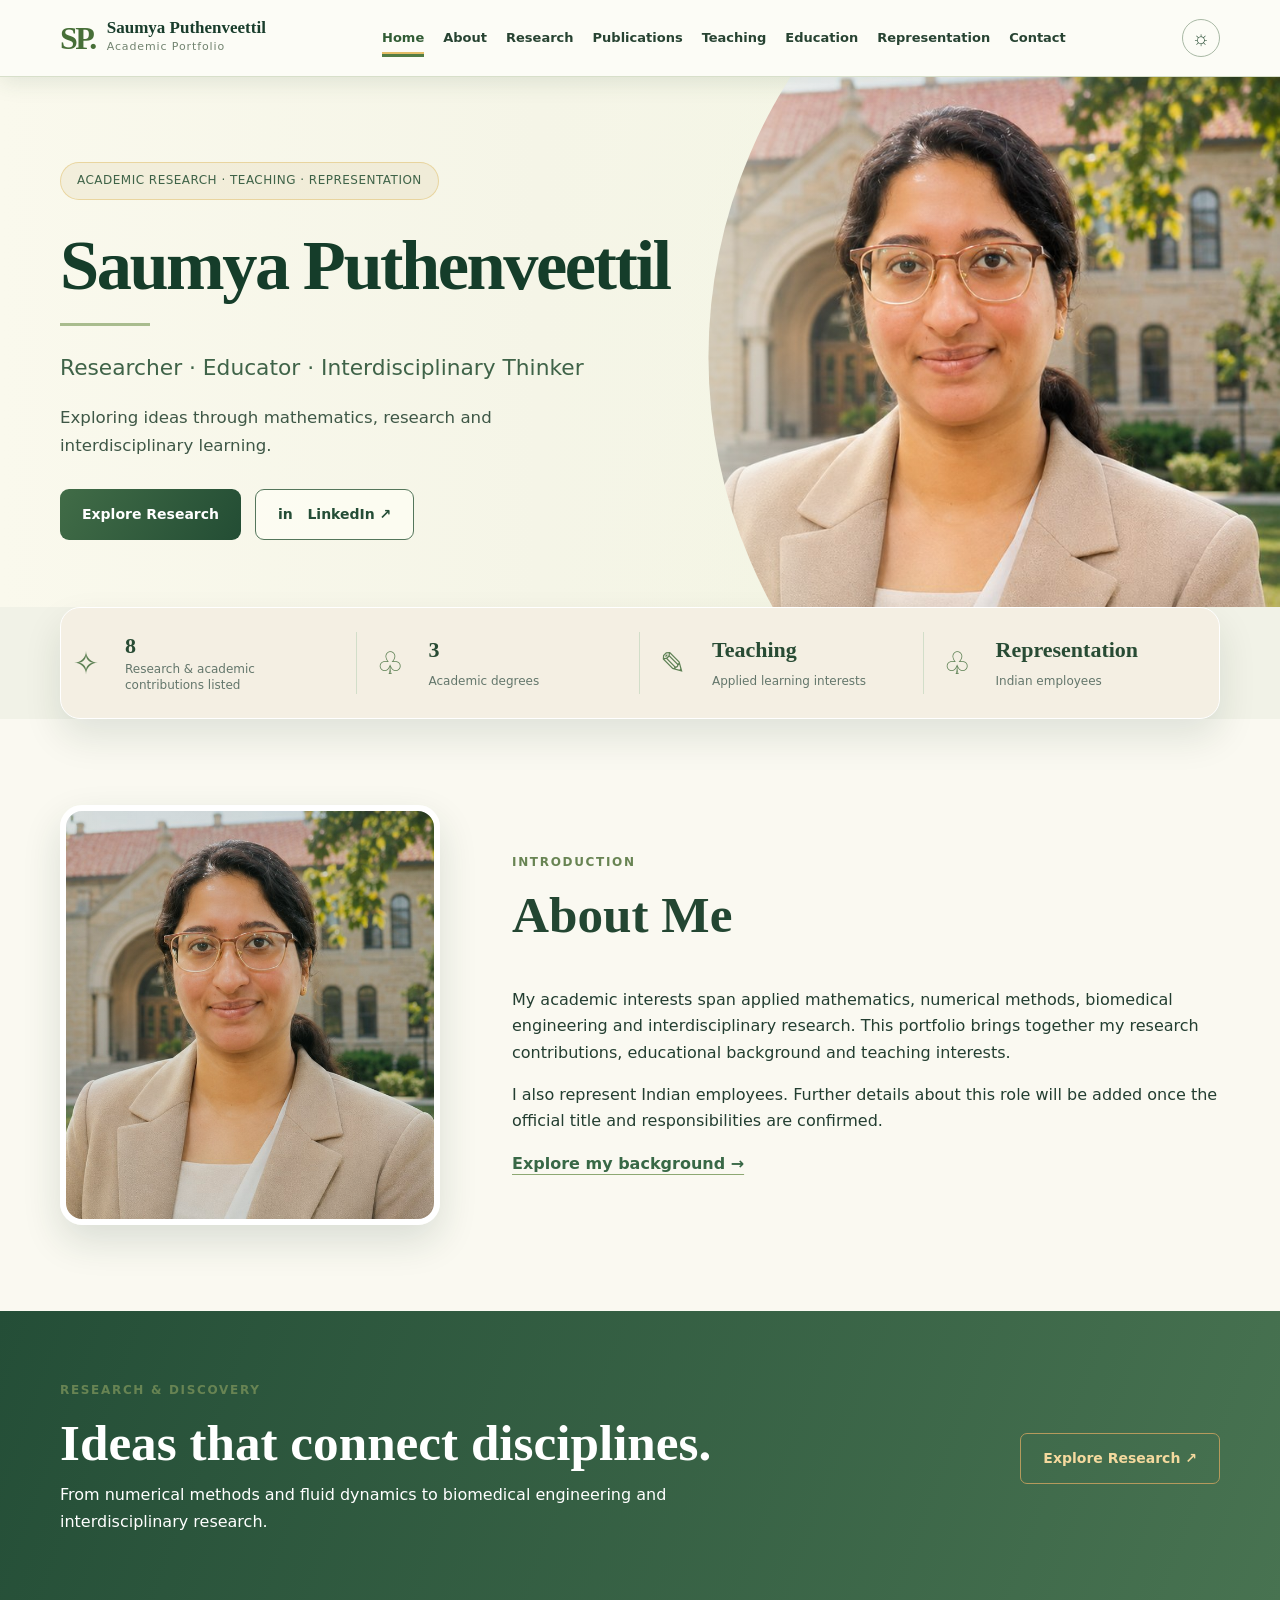
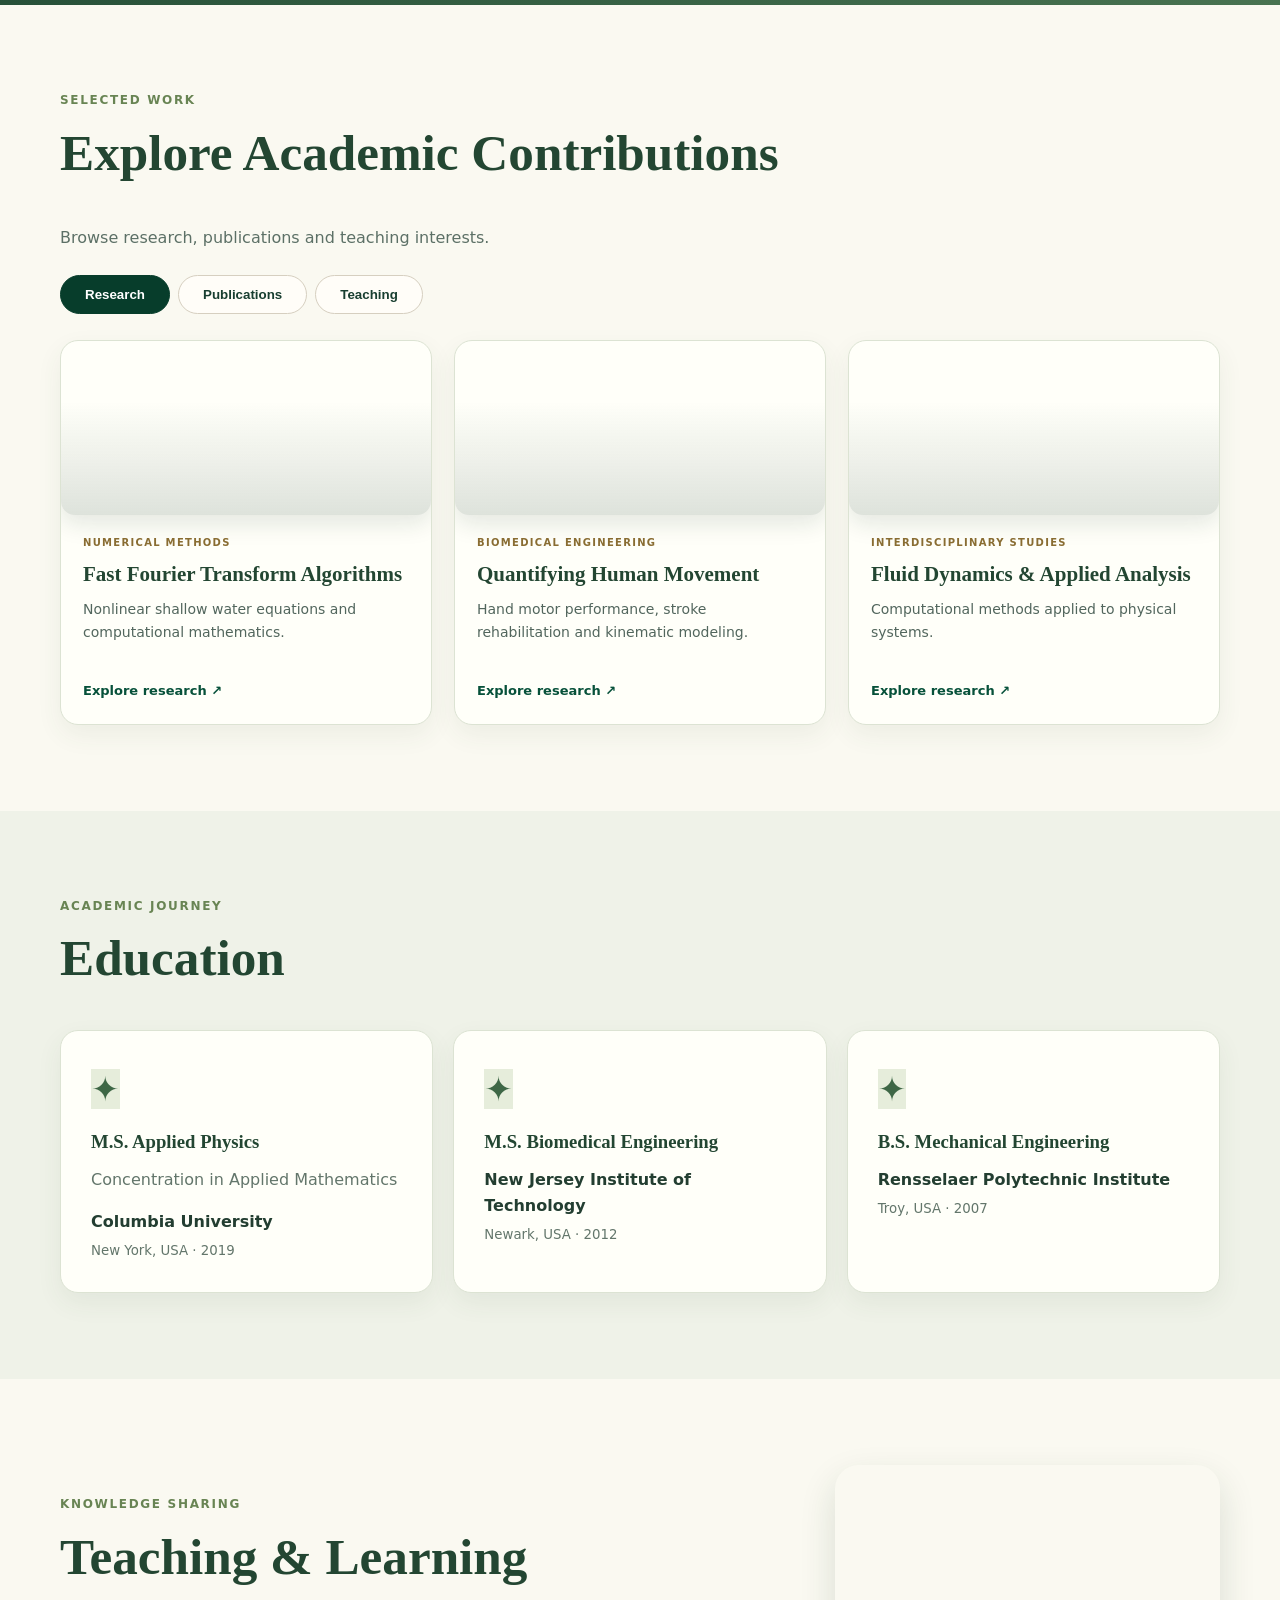
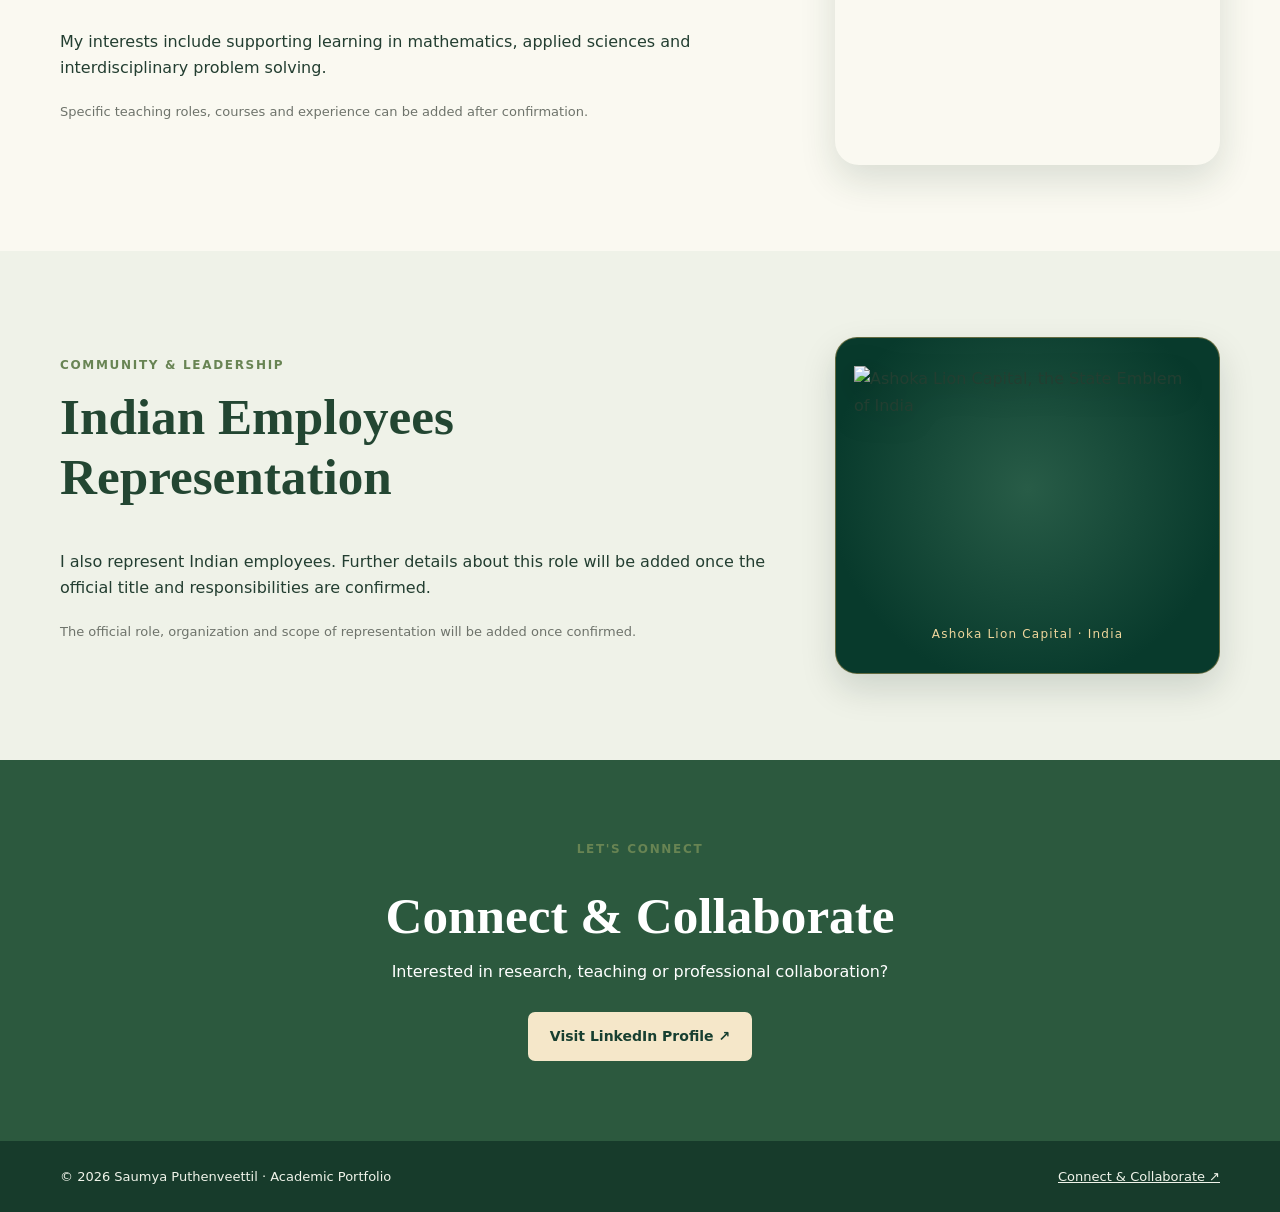
==== commit fefc25f1: "Refresh stylesheet cache to display new academic photographs" ====
--- a/index.html
+++ b/index.html
@@ -4,7 +4,7 @@
 <meta charset="utf-8"><meta name="viewport" content="width=device-width, initial-scale=1">
 <meta name="description" content="Academic portfolio of Saumya Puthenveettil: research, teaching, education and employee representation.">
 <title>Saumya Puthenveettil | Academic Portfolio</title>
-<link rel="stylesheet" href="styles.css">
+<link rel="stylesheet" href="styles.css?v=academic-photos-2">
 </head>
 <body>
 <a class="skip" href="#main">Skip to content</a>
@@ -32,5 +32,4 @@
 <section class="section tinted" id="representation"><div class="wrap two-col"><div><p class="eyebrow green">COMMUNITY & LEADERSHIP</p><h2>Indian Employees Representation</h2><p>In addition to my academic interests, I represent Indian employees.</p><p class="note">The official role, organization and scope of representation will be added once confirmed.</p></div><figure class="emblem-display"><img src="https://commons.wikimedia.org/wiki/Special:FilePath/Emblem_of_India_(Gold).svg" alt="Ashoka Lion Capital, the State Emblem of India" loading="lazy"><figcaption>Ashoka Lion Capital · India</figcaption></figure></div></section>
 <section class="contact" id="contact"><div class="wrap"><p class="eyebrow">LET'S CONNECT</p><h2>Connect & Collaborate</h2><p>Interested in research, teaching or professional collaboration?</p><a class="btn light" href="https://www.linkedin.com/in/saumya-puthenveettil-94939a1a2/" target="_blank" rel="noopener noreferrer">Visit LinkedIn Profile ↗</a></div></section>
 </main><footer><div class="wrap"><span>© <span id="year"></span> Saumya Puthenveettil · Academic Portfolio</span><a href="contact.html">Connect & Collaborate ↗</a></div></footer><script src="script.js" defer></script>
-<script src="script.js" defer></script>
 </body></html>
--- a/styles.css
+++ b/styles.css
@@ -231,3 +231,14 @@
 @media(max-width:900px){.hero-cinematic::before{inset:0 0 0 50%!important}.hero-cinematic::after{background:linear-gradient(90deg,#faf9ed 0%,#f5f5e7 34%,#e5ebd540 75%,transparent 100%)!important}}
 @media(max-width:800px){nav{background:#fbfcf4!important;border-bottom:1px solid #d7dfca}nav a{color:#21432f!important}body.night nav{background:#1c3b2c!important}.hero-cinematic::before{inset:49% 0 0!important;clip-path:none;border-radius:32px 32px 0 0;background-position:center 24%!important}.hero-cinematic::after{background:linear-gradient(180deg,#faf9ed 0%,#faf9ed 49%,transparent 55%)!important}.hero-cinematic .hero-grid{min-height:0;padding-bottom:320px}.hero-cinematic .hero-copy{padding:50px 0 20px}.hero-cinematic h1{font-size:clamp(3rem,9vw,4.5rem)}}
 @media(max-width:480px){.hero-cinematic .hero-grid{padding-bottom:280px}.hero-cinematic::before{inset:58% 0 0!important}.hero-cinematic::after{background:linear-gradient(180deg,#faf9ed 0%,#faf9ed 58%,transparent 65%)!important}.hero-cinematic .hero-copy{padding-top:38px}.hero-cinematic .hero-role{font-size:14px}.brand-words{font-size:13px!important}.nav{gap:8px}}
+
+
+/* Academic photography: replace abstract featured-work and teaching glyphs. 
+   Images from Unsplash, used under https://unsplash.com/license */
+.work-card .work-art{display:block!important;position:relative!important;width:100%!important;height:174px!important;min-height:174px!important;margin:0 0 20px!important;border-radius:14px!important;background-size:cover!important;background-position:center!important;overflow:hidden!important;font-size:0!important;line-height:0!important;color:transparent!important;box-shadow:0 8px 24px rgba(18,51,34,.12)}
+.work-card .work-art::after{content:"";position:absolute;inset:0;background:linear-gradient(0deg,rgba(23,63,48,.15),transparent 65%);pointer-events:none}
+.work-card .art-math{background-image:url("https://images.unsplash.com/photo-1635070041078-e363dbe005cb?auto=format&fit=crop&w=900&q=80")!important}
+.work-card .art-bio{background-image:url("https://images.unsplash.com/photo-1532094349884-543bc11b234d?auto=format&fit=crop&w=900&q=80")!important}
+.work-card .art-fluid{background-image:url("https://images.unsplash.com/photo-1532187863486-abf9dbad1b69?auto=format&fit=crop&w=900&q=80")!important}
+.feature-mark{font-size:0!important;line-height:0!important;color:transparent!important;background:url("https://images.unsplash.com/photo-1509062522246-3755977927d7?auto=format&fit=crop&w=1000&q=80") center/cover no-repeat!important;min-height:300px!important;border-radius:24px!important;box-shadow:0 15px 36px rgba(21,56,35,.14)}
+@media(max-width:700px){.work-card .work-art{height:165px!important}.feature-mark{min-height:240px!important}}
